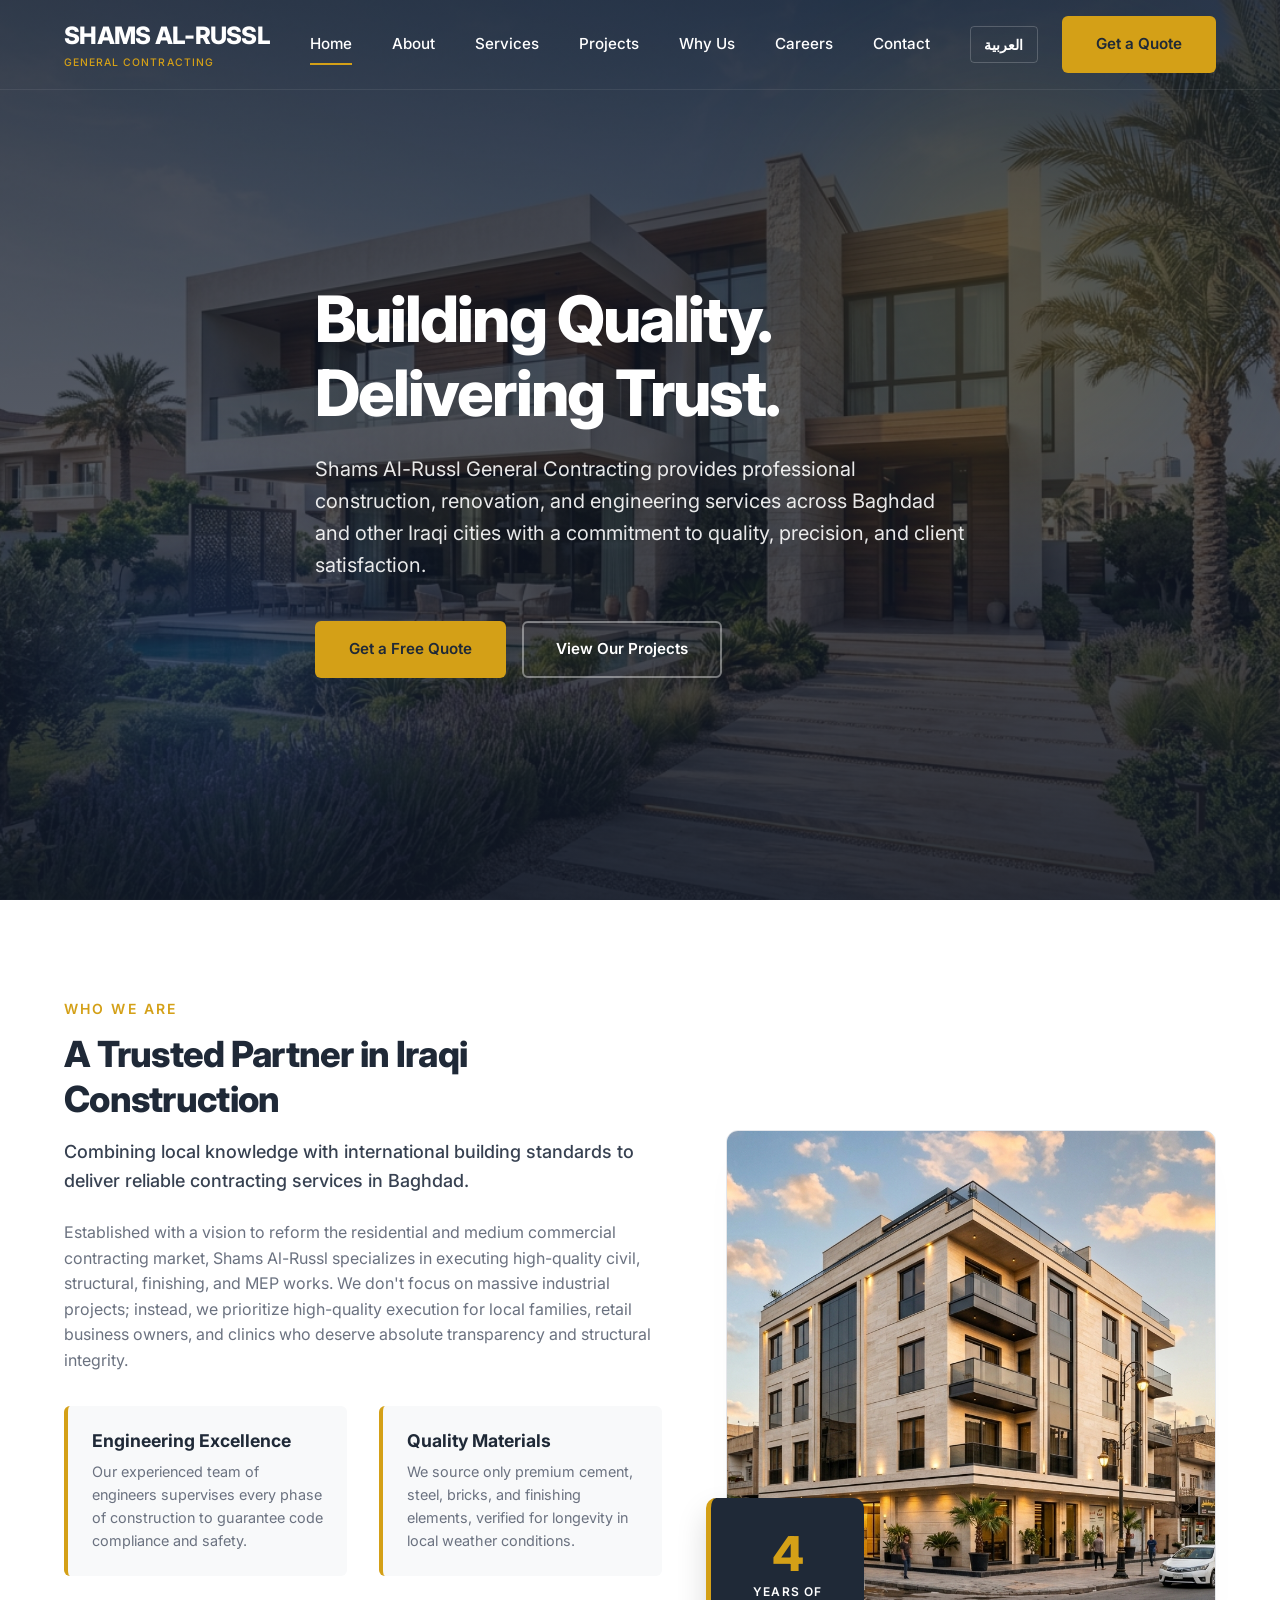
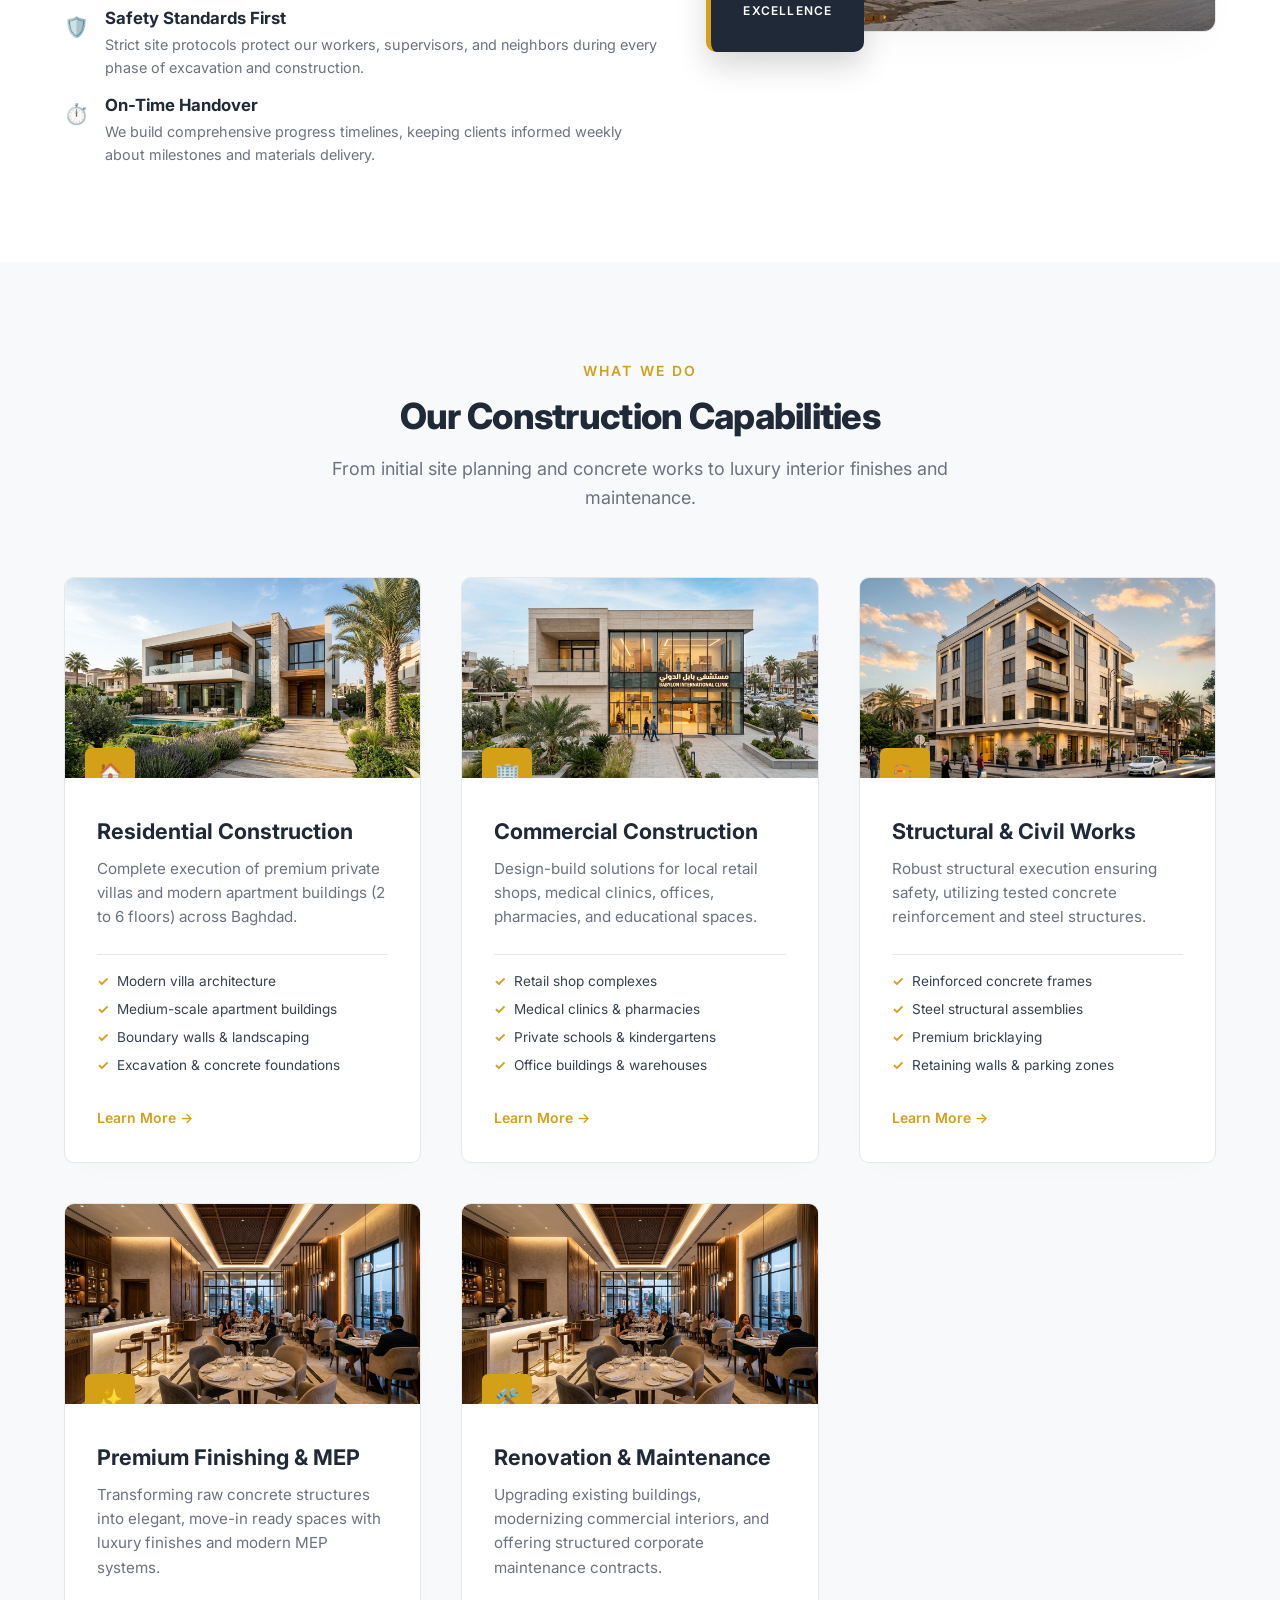
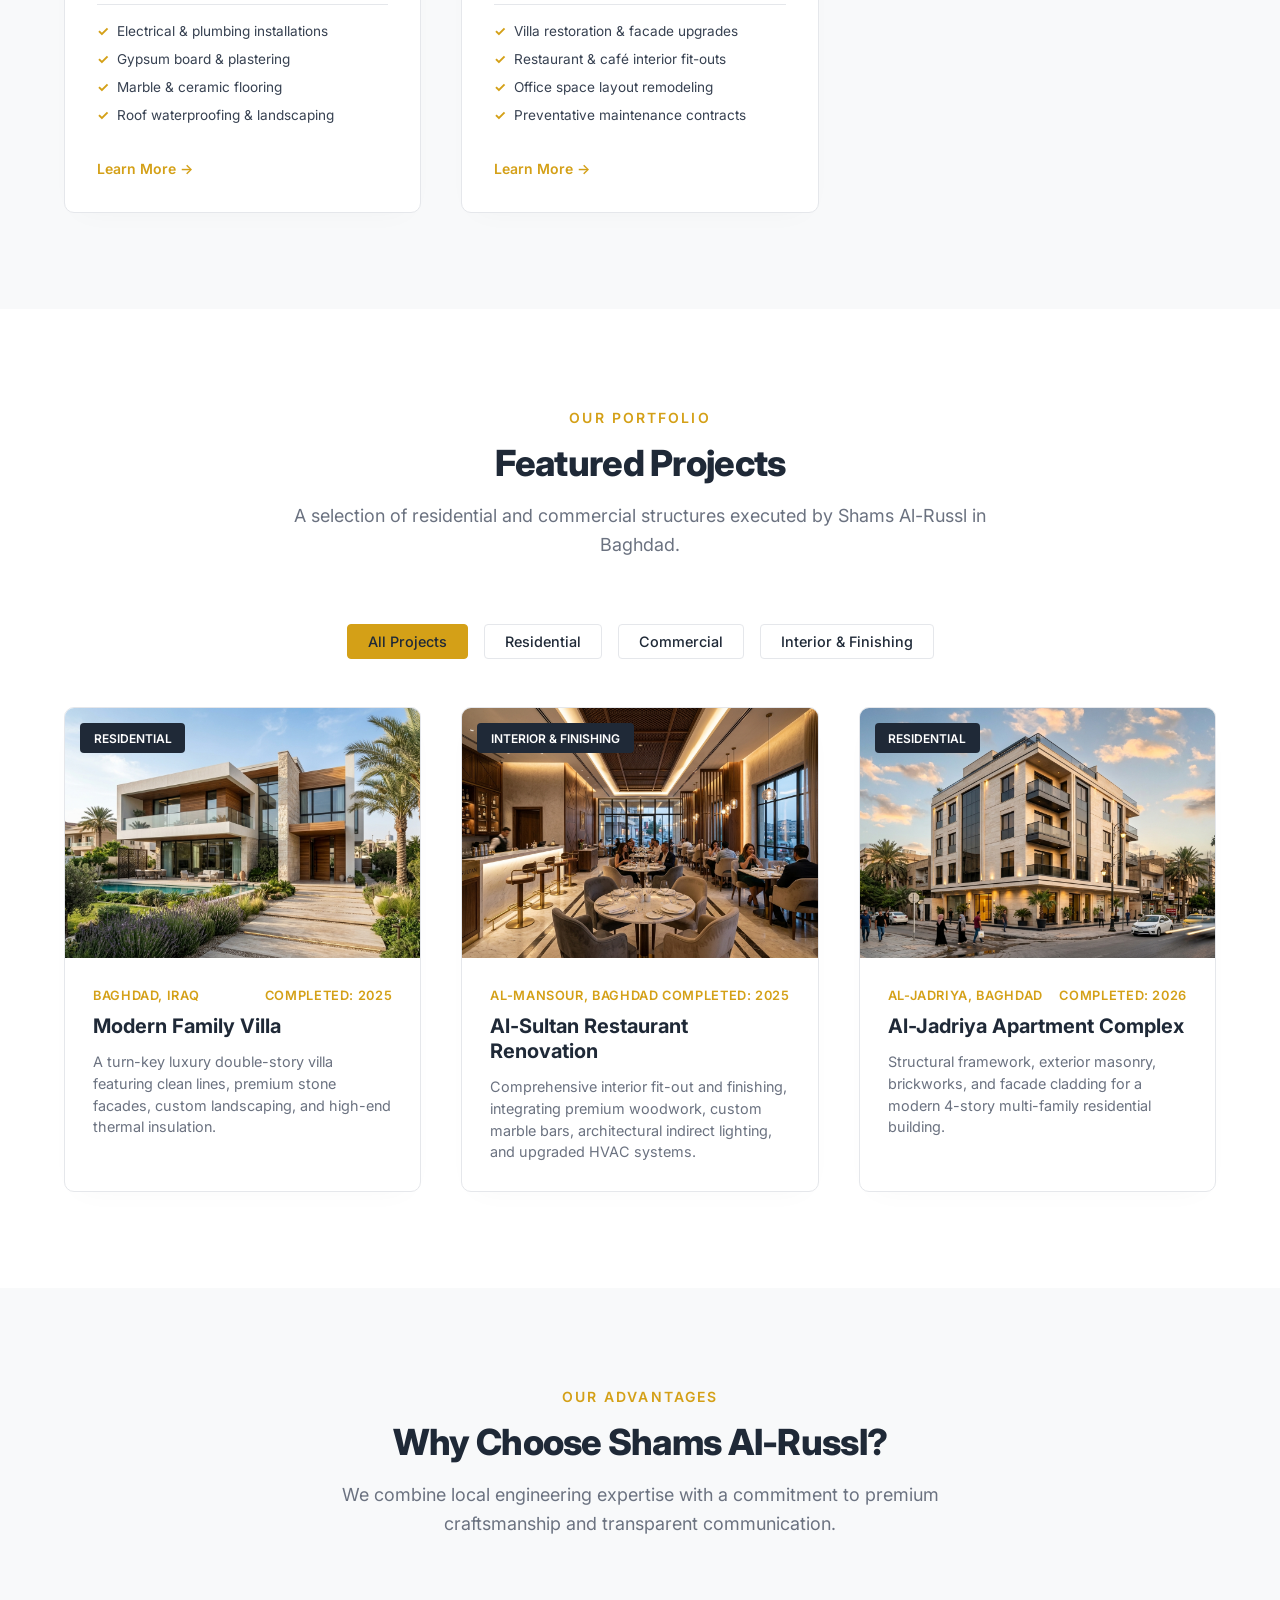
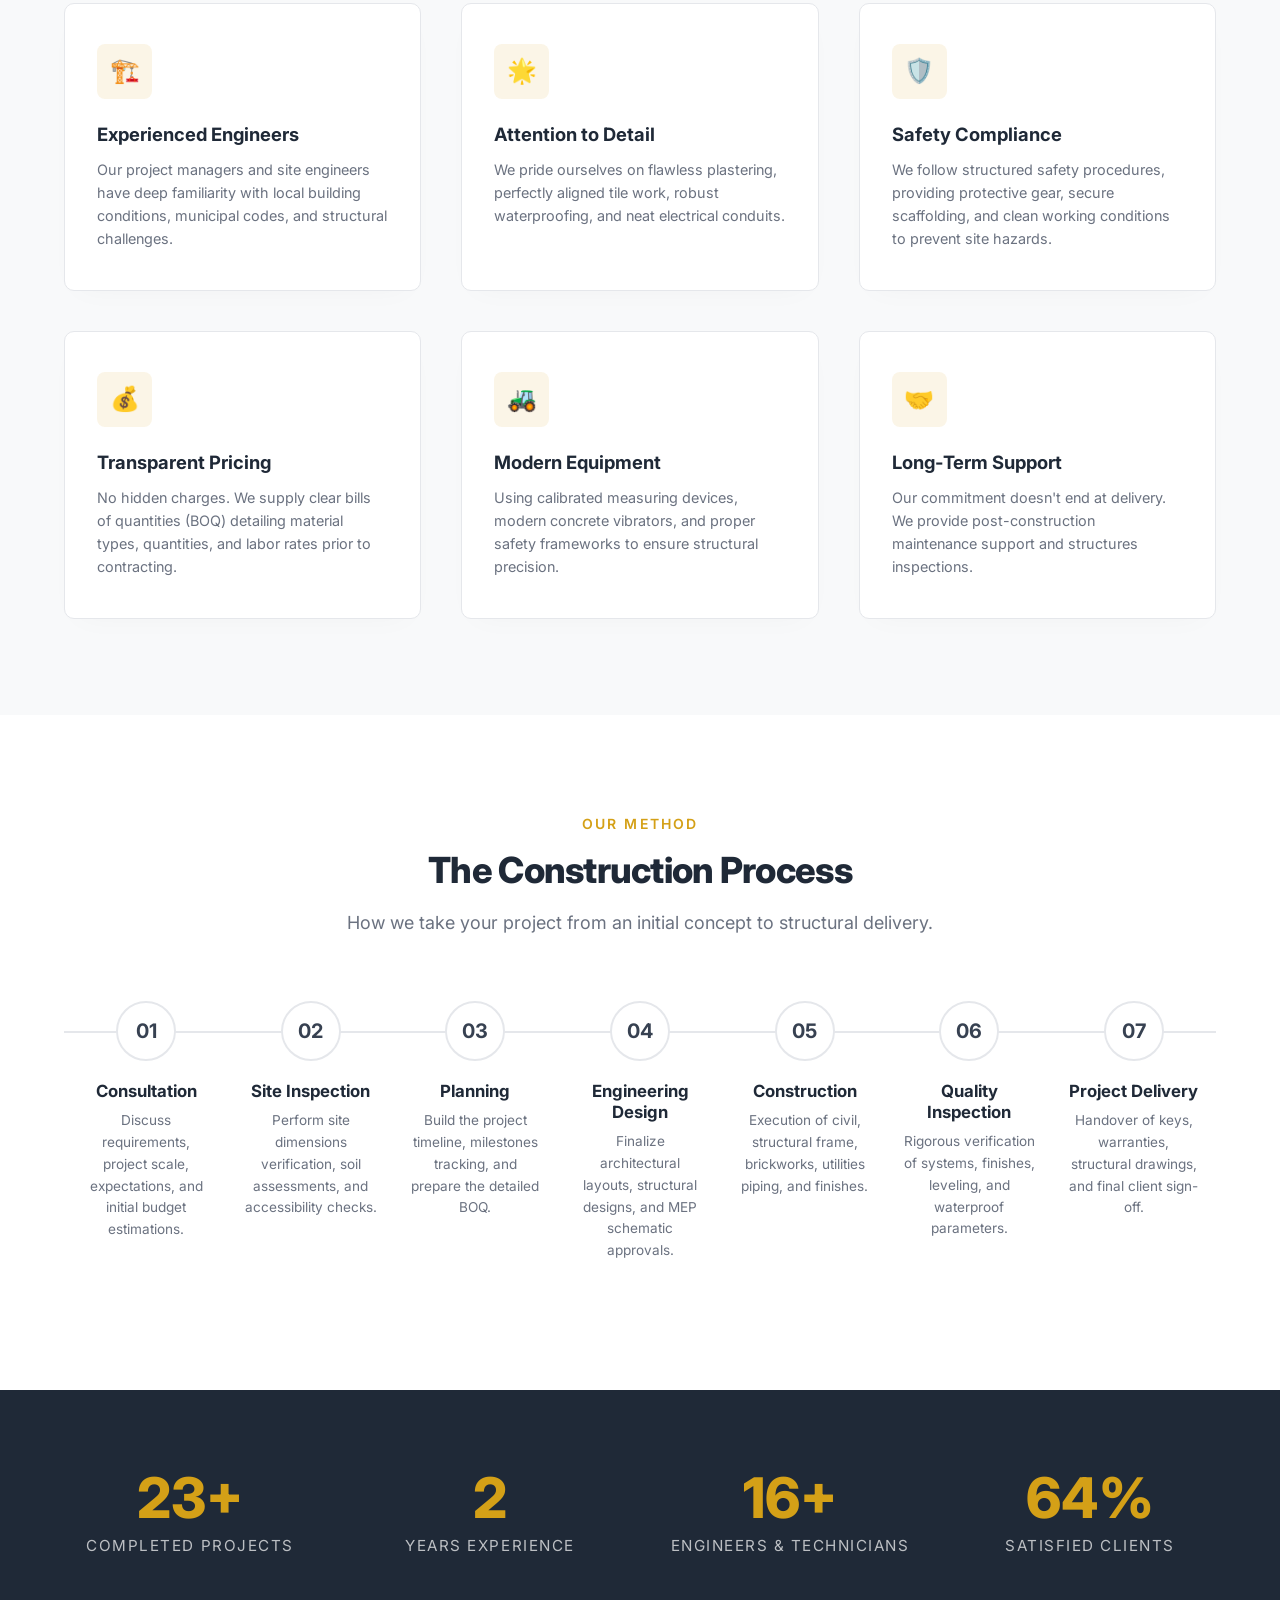
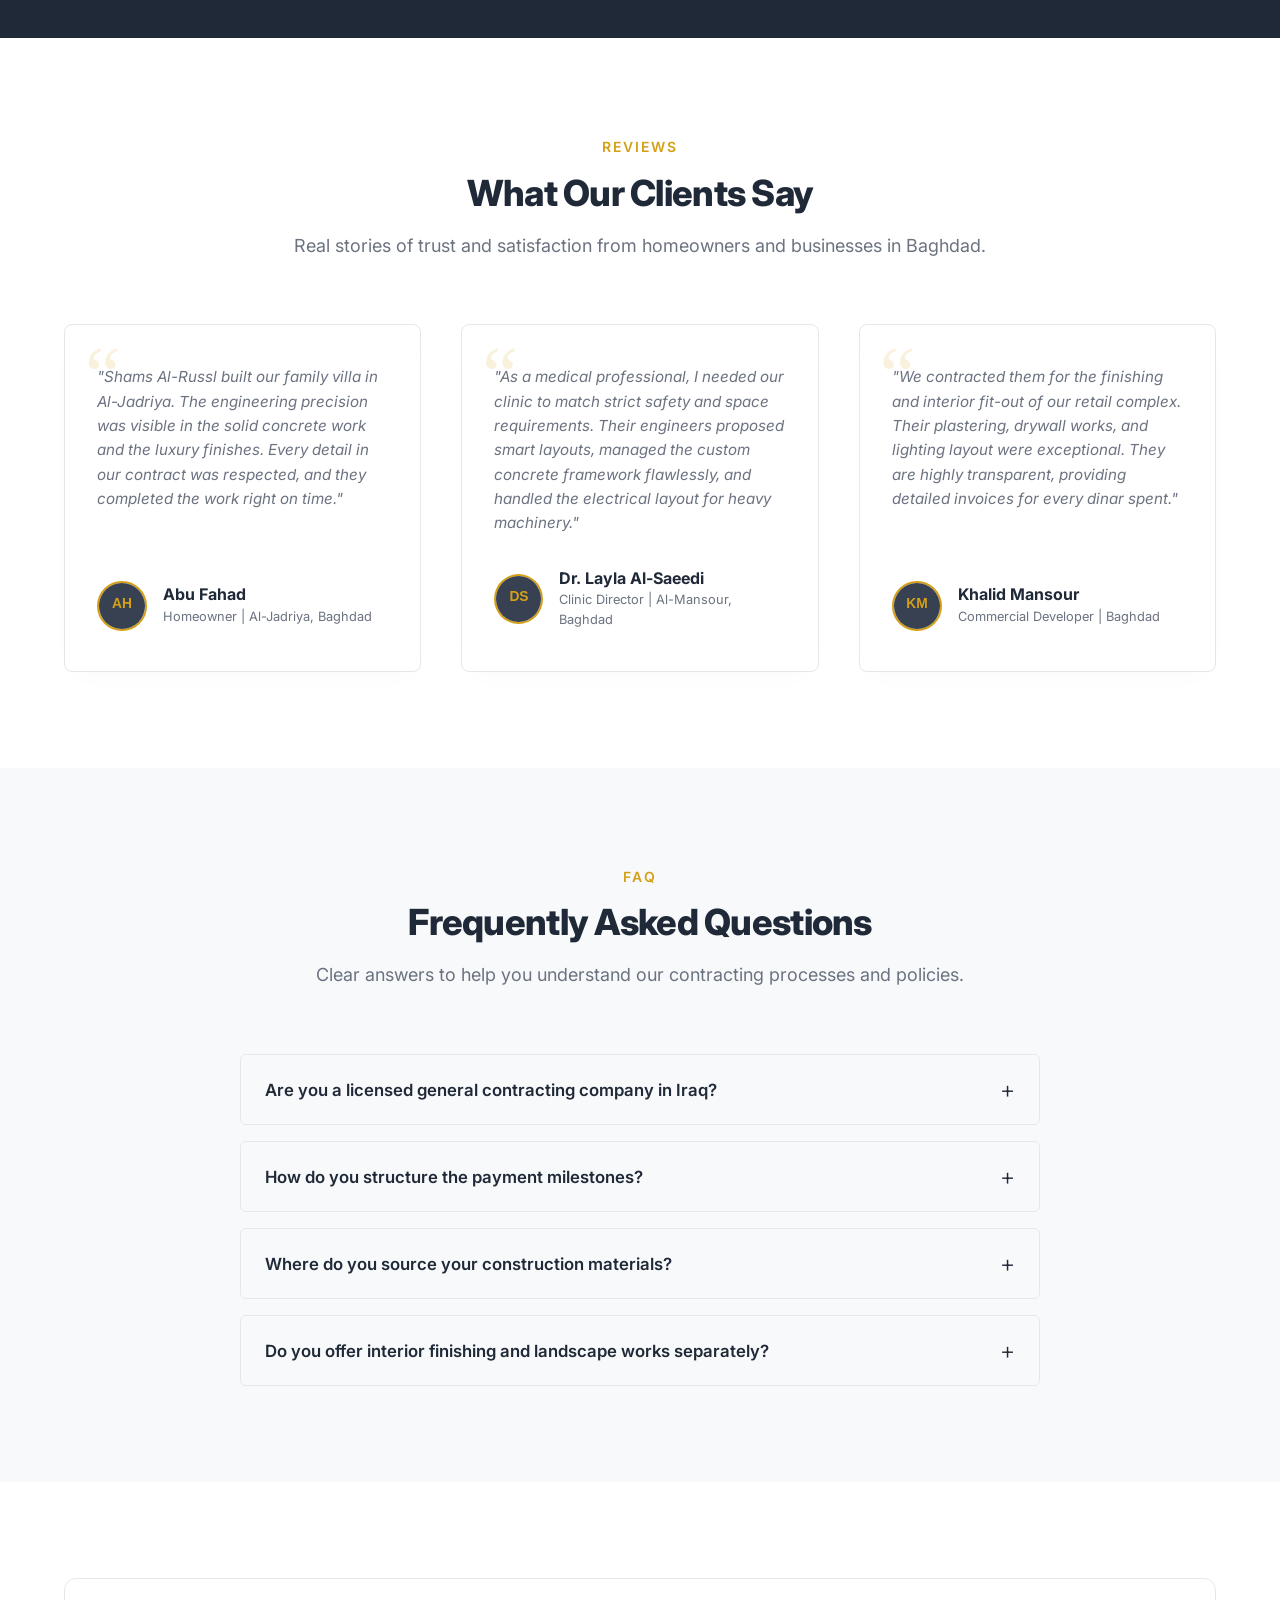
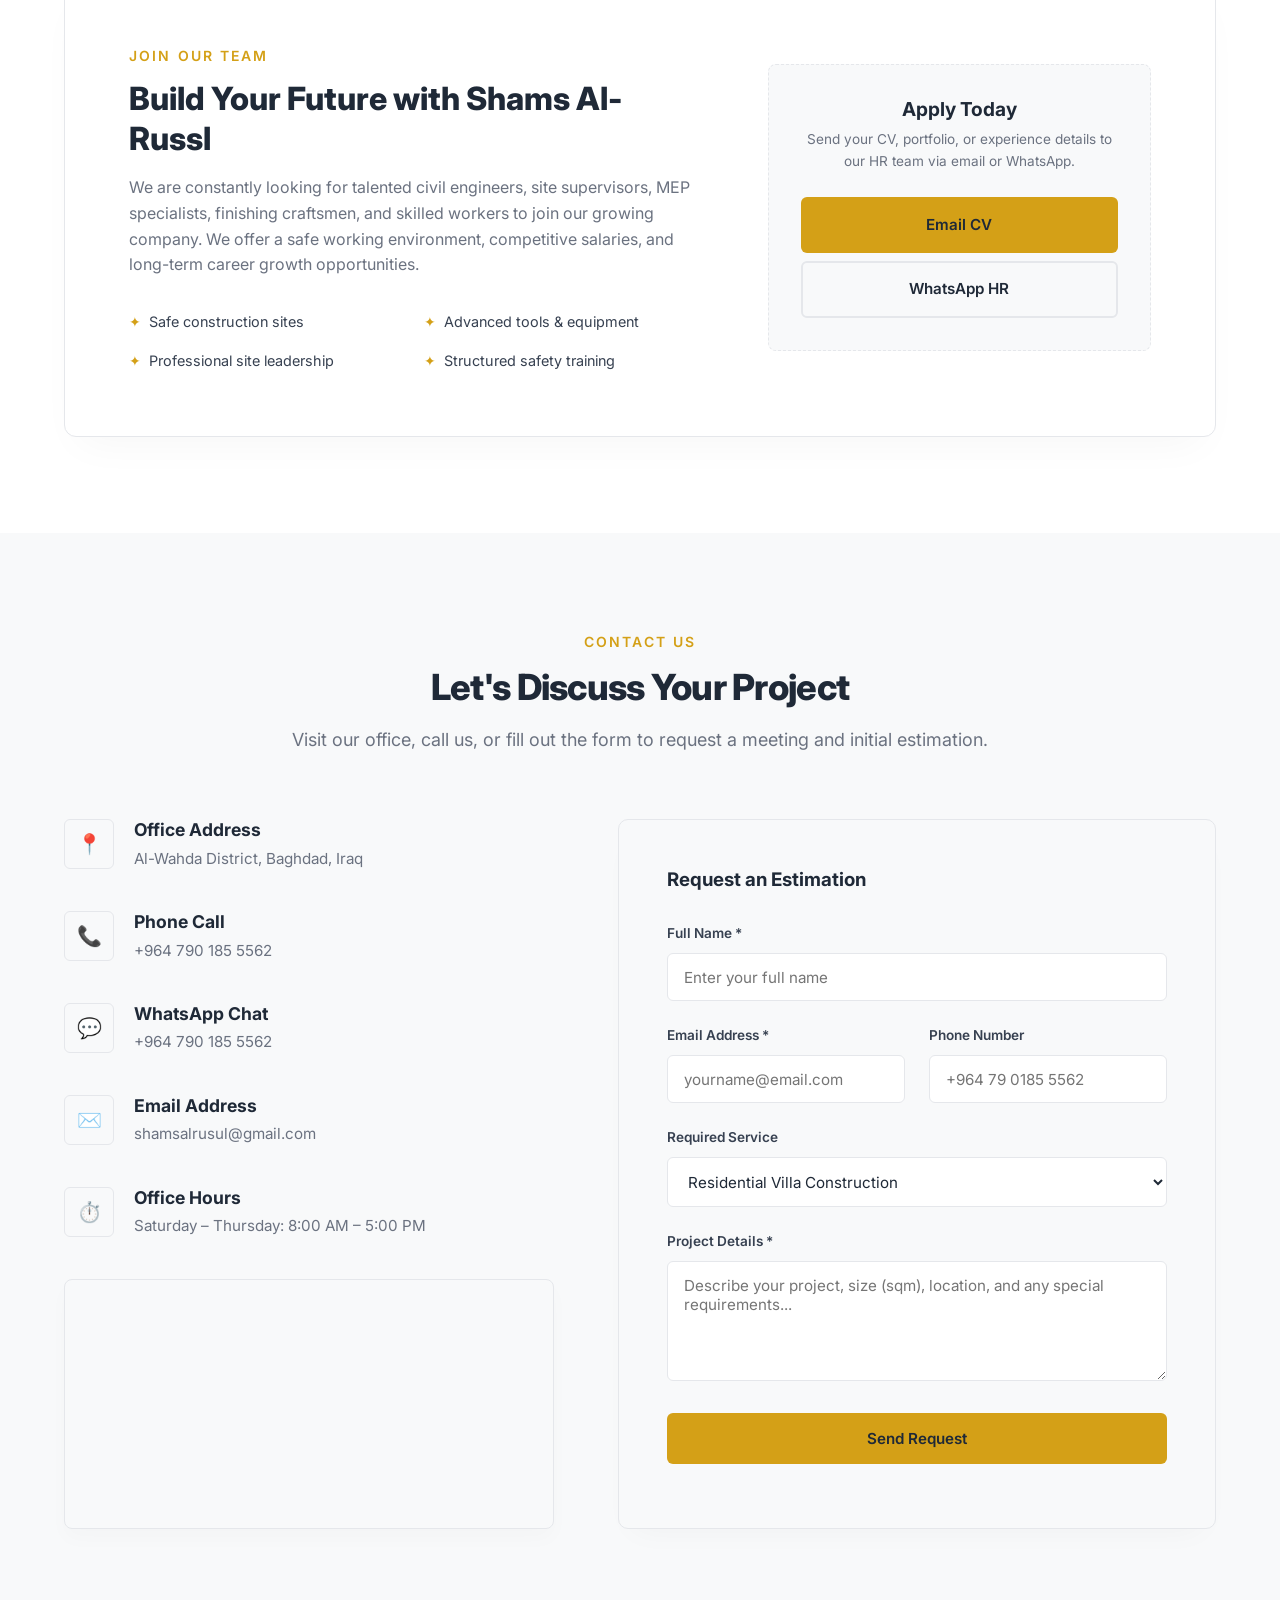
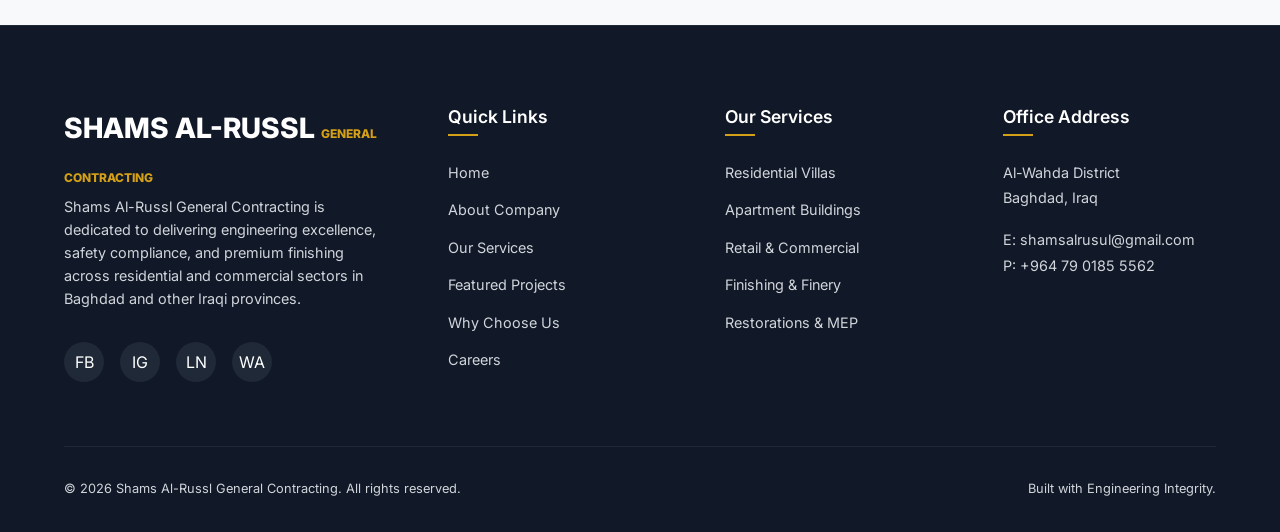
==== index.html @ 1ff2a8f2 "Update index.html" ====
<!DOCTYPE html>
<html lang="en" dir="ltr">
<head>
  <meta charset="UTF-8">
  <meta name="viewport" content="width=device-width, initial-scale=1.0">
  
  <!-- Primary SEO Meta Tags -->
  <title>Shams Al-Russl General trading private limitied company | Baghdad, Iraq</title>
  <meta name="description" content="Shams Al-Russl is a premier general contracting company in Baghdad, specializing in modern residential villas, commercial structures, finishing, and renovation. Delivering engineering excellence with trust.">
  <meta name="keywords" content="Shams Al-Russl, General Contracting Baghdad, Construction Iraq, Villa Construction Baghdad, Iraqi Contracting Company, Renovation Baghdad, Finishing Works Iraq">
  
  <!-- Open Graph / Facebook -->
  <meta property="og:type" content="website">
  <meta property="og:url" content="https://shamsrussl.com/">
  <meta property="og:title" content="Shams Al-Russl General Contracting | Baghdad, Iraq">
  <meta property="og:description" content="Professional residential, commercial, renovation, and engineering services across Iraq with a commitment to quality, precision, and safety.">
  <meta property="og:image" content="assets/images/hero_villa.jpg">

  <!-- Favicon -->
  <link rel="icon" type="image/png" href="data:image/svg+xml,<svg xmlns=%22http://www.w3.org/2000/svg%22 viewBox=%220 0 100 100%22><rect width=%22100%22 height=%22100%22 rx=%2215%22 fill=%22%231F2937%22/><path d=%22M30 70 L50 35 L70 70 Z%22 fill=%22%23D4A017%22/></svg>">

  <!-- CSS Stylesheets -->
  <link rel="stylesheet" href="assets/css/style.css">
</head>
<body>

  <!-- Page Loader Animation -->
  <div class="loader-wrap">
    <div class="loader-spinner"></div>
  </div>

  <!-- Header Section (Sticky Navbar) -->
  <header>
    <div class="container nav-container">
      <a href="#home" class="logo-text" aria-label="Shams Al-Russl Home">
        SHAMS AL-RUSSL
        <span class="logo-subtext">GENERAL CONTRACTING</span>
      </a>
      
      <nav class="nav-links" aria-label="Main Navigation">
        <a href="#home" class="nav-link active">Home</a>
        <a href="#about" class="nav-link">About</a>
        <a href="#services" class="nav-link">Services</a>
        <a href="#projects" class="nav-link">Projects</a>
        <a href="#why-us" class="nav-link">Why Us</a>
        <a href="#careers" class="nav-link">Careers</a>
        <a href="#contact" class="nav-link">Contact</a>
      </nav>

      <div class="nav-actions">
        <a href="ar.html" class="lang-switcher" aria-label="Switch to Arabic">العربية</a>
        <a href="#contact" class="btn btn-primary btn-quote">Get a Quote</a>
        <button class="hamburger" aria-label="Toggle mobile menu" aria-expanded="false">
          <span></span>
          <span></span>
          <span></span>
        </button>
      </div>
    </div>
  </header>

  <!-- Mobile Overlay Navigation -->
  <div class="mobile-overlay"></div>
  <nav class="mobile-nav" aria-label="Mobile Navigation">
    <a href="#home" class="nav-link">Home</a>
    <a href="#about" class="nav-link">About</a>
    <a href="#services" class="nav-link">Services</a>
    <a href="#projects" class="nav-link">Projects</a>
    <a href="#why-us" class="nav-link">Why Us</a>
    <a href="#careers" class="nav-link">Careers</a>
    <a href="#contact" class="nav-link">Contact</a>
    <a href="#contact" class="btn btn-primary btn-block">Get a Quote</a>
  </nav>

  <!-- Hero Section -->
  <section id="home" class="hero">
    <div class="hero-bg">
      <img src="assets/images/hero_villa.jpg" alt="Premium Modern Villa Construction" fetchpriority="high">
    </div>
    <div class="hero-overlay"></div>
    <div class="hero-shapes">
      <div class="hero-shape hero-shape-1"></div>
      <div class="hero-shape hero-shape-2"></div>
    </div>
    <div class="container">
      <div class="hero-content">
        <h1>Building Quality.<br>Delivering Trust.</h1>
        <p>Shams Al-Russl General Contracting provides professional construction, renovation, and engineering services across Baghdad and other Iraqi cities with a commitment to quality, precision, and client satisfaction.</p>
        <div class="hero-btns">
          <a href="#contact" class="btn btn-primary">Get a Free Quote</a>
          <a href="#projects" class="btn btn-outline-white">View Our Projects</a>
        </div>
      </div>
    </div>
  </section>

  <!-- About Section -->
  <section id="about" class="section scroll-reveal">
    <div class="container">
      <div class="about-grid">
        <div class="about-content">
          <span class="section-subtitle">Who We Are</span>
          <h2 class="section-title">A Trusted Partner in Iraqi Construction</h2>
          <p class="about-lead">Combining local knowledge with international building standards to deliver reliable contracting services in Baghdad.</p>
          <p class="about-text">Established with a vision to reform the residential and medium commercial contracting market, Shams Al-Russl specializes in executing high-quality civil, structural, finishing, and MEP works. We don't focus on massive industrial projects; instead, we prioritize high-quality execution for local families, retail business owners, and clinics who deserve absolute transparency and structural integrity.</p>
          
          <div class="values-grid">
            <div class="value-card">
              <h4>Engineering Excellence</h4>
              <p>Our experienced team of engineers supervises every phase of construction to guarantee code compliance and safety.</p>
            </div>
            <div class="value-card">
              <h4>Quality Materials</h4>
              <p>We source only premium cement, steel, bricks, and finishing elements, verified for longevity in local weather conditions.</p>
            </div>
          </div>
          
          <div class="about-features">
            <div class="about-feature-item">
              <span class="about-feature-icon">🛡️</span>
              <div class="about-feature-text">
                <h5>Safety Standards First</h5>
                <p>Strict site protocols protect our workers, supervisors, and neighbors during every phase of excavation and construction.</p>
              </div>
            </div>
            <div class="about-feature-item">
              <span class="about-feature-icon">⏱️</span>
              <div class="about-feature-text">
                <h5>On-Time Handover</h5>
                <p>We build comprehensive progress timelines, keeping clients informed weekly about milestones and materials delivery.</p>
              </div>
            </div>
          </div>
        </div>

        <div class="about-visual">
          <div class="about-img-wrap">
            <img src="assets/images/project_residential.jpg" alt="Residential structure under supervision" loading="lazy">
          </div>
          <div class="about-experience-badge">
            <div class="about-experience-num">4</div>
            <div class="about-experience-text">Years of<br>Excellence</div>
          </div>
        </div>
      </div>
    </div>
  </section>

  <!-- Services Section -->
  <section id="services" class="section services scroll-reveal">
    <div class="container">
      <div class="section-header">
        <span class="section-subtitle">What We Do</span>
        <h2 class="section-title">Our Construction Capabilities</h2>
        <p class="section-description">From initial site planning and concrete works to luxury interior finishes and maintenance.</p>
      </div>

      <div class="services-grid">
        <!-- Service 1: Residential Construction -->
        <div class="service-card">
          <div class="service-img">
            <img src="assets/images/hero_villa.jpg" alt="Residential Construction" loading="lazy">
            <div class="service-icon-floating">🏠</div>
          </div>
          <div class="service-info">
            <h3>Residential Construction</h3>
            <p>Complete execution of premium private villas and modern apartment buildings (2 to 6 floors) across Baghdad.</p>
            <ul class="service-features-list">
              <li>Modern villa architecture</li>
              <li>Medium-scale apartment buildings</li>
              <li>Boundary walls & landscaping</li>
              <li>Excavation & concrete foundations</li>
            </ul>
            <a href="#contact" class="service-link">Learn More &rarr;</a>
          </div>
        </div>

        <!-- Service 2: Commercial Buildings -->
        <div class="service-card">
          <div class="service-img">
            <img src="assets/images/project_clinic.jpg" alt="Commercial Construction" loading="lazy">
            <div class="service-icon-floating">🏢</div>
          </div>
          <div class="service-info">
            <h3>Commercial Construction</h3>
            <p>Design-build solutions for local retail shops, medical clinics, offices, pharmacies, and educational spaces.</p>
            <ul class="service-features-list">
              <li>Retail shop complexes</li>
              <li>Medical clinics & pharmacies</li>
              <li>Private schools & kindergartens</li>
              <li>Office buildings & warehouses</li>
            </ul>
            <a href="#contact" class="service-link">Learn More &rarr;</a>
          </div>
        </div>

        <!-- Service 3: Structural Works -->
        <div class="service-card">
          <div class="service-img">
            <img src="assets/images/project_residential.jpg" alt="Structural Civil Works" loading="lazy">
            <div class="service-icon-floating">🏗️</div>
          </div>
          <div class="service-info">
            <h3>Structural & Civil Works</h3>
            <p>Robust structural execution ensuring safety, utilizing tested concrete reinforcement and steel structures.</p>
            <ul class="service-features-list">
              <li>Reinforced concrete frames</li>
              <li>Steel structural assemblies</li>
              <li>Premium bricklaying</li>
              <li>Retaining walls & parking zones</li>
            </ul>
            <a href="#contact" class="service-link">Learn More &rarr;</a>
          </div>
        </div>

        <!-- Service 4: Interior & Exterior Finishing -->
        <div class="service-card">
          <div class="service-img">
            <img src="assets/images/project_restaurant.jpg" alt="Finishing Works" loading="lazy">
            <div class="service-icon-floating">✨</div>
          </div>
          <div class="service-info">
            <h3>Premium Finishing & MEP</h3>
            <p>Transforming raw concrete structures into elegant, move-in ready spaces with luxury finishes and modern MEP systems.</p>
            <ul class="service-features-list">
              <li>Electrical & plumbing installations</li>
              <li>Gypsum board & plastering</li>
              <li>Marble & ceramic flooring</li>
              <li>Roof waterproofing & landscaping</li>
            </ul>
            <a href="#contact" class="service-link">Learn More &rarr;</a>
          </div>
        </div>

        <!-- Service 5: Renovation & Maintenance -->
        <div class="service-card">
          <div class="service-img">
            <img src="assets/images/project_restaurant.jpg" alt="Renovation Services" loading="lazy">
            <div class="service-icon-floating">🛠️</div>
          </div>
          <div class="service-info">
            <h3>Renovation & Maintenance</h3>
            <p>Upgrading existing buildings, modernizing commercial interiors, and offering structured corporate maintenance contracts.</p>
            <ul class="service-features-list">
              <li>Villa restoration & facade upgrades</li>
              <li>Restaurant & café interior fit-outs</li>
              <li>Office space layout remodeling</li>
              <li>Preventative maintenance contracts</li>
            </ul>
            <a href="#contact" class="service-link">Learn More &rarr;</a>
          </div>
        </div>
      </div>
    </div>
  </section>

  <!-- Featured Projects Section -->
  <section id="projects" class="section scroll-reveal">
    <div class="container">
      <div class="section-header">
        <span class="section-subtitle">Our Portfolio</span>
        <h2 class="section-title">Featured Projects</h2>
        <p class="section-description">A selection of residential and commercial structures executed by Shams Al-Russl in Baghdad.</p>
      </div>

      <div class="portfolio-filters">
        <button class="filter-btn active" data-filter="all">All Projects</button>
        <button class="filter-btn" data-filter="residential">Residential</button>
        <button class="filter-btn" data-filter="commercial">Commercial</button>
        <button class="filter-btn" data-filter="interior">Interior & Finishing</button>
      </div>

      <div class="projects-grid">
        <!-- Project 1 -->
        <div class="project-card" data-category="residential">
          <div class="project-img-wrap">
            <span class="project-tag">Residential</span>
            <img src="assets/images/hero_villa.jpg" alt="Modern Family Villa Baghdad" loading="lazy">
          </div>
          <div class="project-details">
            <div class="project-meta">
              <span>Baghdad, Iraq</span>
              <span>Completed: 2025</span>
            </div>
            <h4>Modern Family Villa</h4>
            <p>A turn-key luxury double-story villa featuring clean lines, premium stone facades, custom landscaping, and high-end thermal insulation.</p>
          </div>
        </div>

        

        <!-- Project 3 -->
        <div class="project-card" data-category="interior">
          <div class="project-img-wrap">
            <span class="project-tag">Interior & Finishing</span>
            <img src="assets/images/project_restaurant.jpg" alt="Restaurant interior renovation Baghdad" loading="lazy">
          </div>
          <div class="project-details">
            <div class="project-meta">
              <span>Al-Mansour, Baghdad</span>
              <span>Completed: 2025</span>
            </div>
            <h4>Al-Sultan Restaurant Renovation</h4>
            <p>Comprehensive interior fit-out and finishing, integrating premium woodwork, custom marble bars, architectural indirect lighting, and upgraded HVAC systems.</p>
          </div>
        </div>

        <!-- Project 4 -->
        <div class="project-card" data-category="residential">
          <div class="project-img-wrap">
            <span class="project-tag">Residential</span>
            <img src="assets/images/project_residential.jpg" alt="4-Story Residential Building Baghdad" loading="lazy">
          </div>
          <div class="project-details">
            <div class="project-meta">
              <span>Al-Jadriya, Baghdad</span>
              <span>Completed: 2026</span>
            </div>
            <h4>Al-Jadriya Apartment Complex</h4>
            <p>Structural framework, exterior masonry, brickworks, and facade cladding for a modern 4-story multi-family residential building.</p>
          </div>
        </div>
      </div>
    </div>
  </section>

  <!-- Why Choose Us Section -->
  <section id="why-us" class="section why-us scroll-reveal">
    <div class="container">
      <div class="section-header">
        <span class="section-subtitle">Our Advantages</span>
        <h2 class="section-title">Why Choose Shams Al-Russl?</h2>
        <p class="section-description">We combine local engineering expertise with a commitment to premium craftsmanship and transparent communication.</p>
      </div>

      <div class="why-grid">
        <!-- Benefit 1 -->
        <div class="why-card">
          <div class="why-icon">🏗️</div>
          <h4>Experienced Engineers</h4>
          <p>Our project managers and site engineers have deep familiarity with local building conditions, municipal codes, and structural challenges.</p>
        </div>

        <!-- Benefit 2 -->
        <div class="why-card">
          <div class="why-icon">🌟</div>
          <h4>Attention to Detail</h4>
          <p>We pride ourselves on flawless plastering, perfectly aligned tile work, robust waterproofing, and neat electrical conduits.</p>
        </div>

        <!-- Benefit 3 -->
        <div class="why-card">
          <div class="why-icon">🛡️</div>
          <h4>Safety Compliance</h4>
          <p>We follow structured safety procedures, providing protective gear, secure scaffolding, and clean working conditions to prevent site hazards.</p>
        </div>

        <!-- Benefit 4 -->
        <div class="why-card">
          <div class="why-icon">💰</div>
          <h4>Transparent Pricing</h4>
          <p>No hidden charges. We supply clear bills of quantities (BOQ) detailing material types, quantities, and labor rates prior to contracting.</p>
        </div>

        <!-- Benefit 5 -->
        <div class="why-card">
          <div class="why-icon">🚜</div>
          <h4>Modern Equipment</h4>
          <p>Using calibrated measuring devices, modern concrete vibrators, and proper safety frameworks to ensure structural precision.</p>
        </div>

        <!-- Benefit 6 -->
        <div class="why-card">
          <div class="why-icon">🤝</div>
          <h4>Long-Term Support</h4>
          <p>Our commitment doesn't end at delivery. We provide post-construction maintenance support and structures inspections.</p>
        </div>
      </div>
    </div>
  </section>

  <!-- Construction Process Timeline Section -->
  <section class="section scroll-reveal">
    <div class="container">
      <div class="section-header">
        <span class="section-subtitle">Our Method</span>
        <h2 class="section-title">The Construction Process</h2>
        <p class="section-description">How we take your project from an initial concept to structural delivery.</p>
      </div>

      <div class="process-timeline">
        <!-- Step 1 -->
        <div class="process-step">
          <div class="process-step-num">01</div>
          <div class="process-step-content">
            <h4>Consultation</h4>
            <p>Discuss requirements, project scale, expectations, and initial budget estimations.</p>
          </div>
        </div>

        <!-- Step 2 -->
        <div class="process-step">
          <div class="process-step-num">02</div>
          <div class="process-step-content">
            <h4>Site Inspection</h4>
            <p>Perform site dimensions verification, soil assessments, and accessibility checks.</p>
          </div>
        </div>

        <!-- Step 3 -->
        <div class="process-step">
          <div class="process-step-num">03</div>
          <div class="process-step-content">
            <h4>Planning</h4>
            <p>Build the project timeline, milestones tracking, and prepare the detailed BOQ.</p>
          </div>
        </div>

        <!-- Step 4 -->
        <div class="process-step">
          <div class="process-step-num">04</div>
          <div class="process-step-content">
            <h4>Engineering Design</h4>
            <p>Finalize architectural layouts, structural designs, and MEP schematic approvals.</p>
          </div>
        </div>

        <!-- Step 5 -->
        <div class="process-step">
          <div class="process-step-num">05</div>
          <div class="process-step-content">
            <h4>Construction</h4>
            <p>Execution of civil, structural frame, brickworks, utilities piping, and finishes.</p>
          </div>
        </div>

        <!-- Step 6 -->
        <div class="process-step">
          <div class="process-step-num">06</div>
          <div class="process-step-content">
            <h4>Quality Inspection</h4>
            <p>Rigorous verification of systems, finishes, leveling, and waterproof parameters.</p>
          </div>
        </div>

        <!-- Step 7 -->
        <div class="process-step">
          <div class="process-step-num">07</div>
          <div class="process-step-content">
            <h4>Project Delivery</h4>
            <p>Handover of keys, warranties, structural drawings, and final client sign-off.</p>
          </div>
        </div>
      </div>
    </div>
  </section>

  <!-- Statistics Counters Section -->
  <section class="section stats">
    <div class="container">
      <div class="stats-grid">
        <div class="stat-item">
          <h3 class="stat-number" data-target="36" data-suffix="+">0+</h3>
          <p>Completed Projects</p>
        </div>
        <div class="stat-item">
          <h3 class="stat-number" data-target="3" data-suffix="">0</h3>
          <p>Years Experience</p>
        </div>
        <div class="stat-item">
          <h3 class="stat-number" data-target="25" data-suffix="+">0+</h3>
          <p>Engineers & Technicians</p>
        </div>
        <div class="stat-item">
          <h3 class="stat-number" data-target="97" data-suffix="%">0%</h3>
          <p>Satisfied Clients</p>
        </div>
      </div>
    </div>
  </section>

  <!-- Testimonials Section -->
  <section class="section scroll-reveal">
    <div class="container">
      <div class="section-header">
        <span class="section-subtitle">Reviews</span>
        <h2 class="section-title">What Our Clients Say</h2>
        <p class="section-description">Real stories of trust and satisfaction from homeowners and businesses in Baghdad.</p>
      </div>

      <div class="testimonials-grid">
        <!-- Review 1 -->
        <div class="testimonial-card">
          <p class="testimonial-text">"Shams Al-Russl built our family villa in Al-Jadriya. The engineering precision was visible in the solid concrete work and the luxury finishes. Every detail in our contract was respected, and they completed the work right on time."</p>
          <div class="testimonial-user">
            <div class="testimonial-avatar">
              <img src="data:image/svg+xml,<svg xmlns=%22http://www.w3.org/2000/svg%22 viewBox=%220 0 100 100%22><rect width=%22100%22 height=%22100%22 fill=%22%23374151%22/><text x=%2250%22 y=%2255%22 font-family=%22sans-serif%22 font-size=%2230%22 fill=%22%23D4A017%22 text-anchor=%22middle%22 font-weight=%22bold%22>AH</text></svg>" alt="Abu Fahad">
            </div>
            <div class="testimonial-info">
              <h4>Abu Fahad</h4>
              <p>Homeowner | Al-Jadriya, Baghdad</p>
            </div>
          </div>
        </div>

        <!-- Review 2 -->
        <div class="testimonial-card">
          <p class="testimonial-text">"As a medical professional, I needed our clinic to match strict safety and space requirements. Their engineers proposed smart layouts, managed the custom concrete framework flawlessly, and handled the electrical layout for heavy machinery."</p>
          <div class="testimonial-user">
            <div class="testimonial-avatar">
              <img src="data:image/svg+xml,<svg xmlns=%22http://www.w3.org/2000/svg%22 viewBox=%220 0 100 100%22><rect width=%22100%22 height=%22100%22 fill=%22%23374151%22/><text x=%2250%22 y=%2255%22 font-family=%22sans-serif%22 font-size=%2230%22 fill=%22%23D4A017%22 text-anchor=%22middle%22 font-weight=%22bold%22>DS</text></svg>" alt="Dr. Layla Al-Saeedi">
            </div>
            <div class="testimonial-info">
              <h4>Dr. Layla Al-Saeedi</h4>
              <p>Clinic Director | Al-Mansour, Baghdad</p>
            </div>
          </div>
        </div>

        <!-- Review 3 -->
        <div class="testimonial-card">
          <p class="testimonial-text">"We contracted them for the finishing and interior fit-out of our retail complex. Their plastering, drywall works, and lighting layout were exceptional. They are highly transparent, providing detailed invoices for every dinar spent."</p>
          <div class="testimonial-user">
            <div class="testimonial-avatar">
              <img src="data:image/svg+xml,<svg xmlns=%22http://www.w3.org/2000/svg%22 viewBox=%220 0 100 100%22><rect width=%22100%22 height=%22100%22 fill=%22%23374151%22/><text x=%2250%22 y=%2255%22 font-family=%22sans-serif%22 font-size=%2230%22 fill=%22%23D4A017%22 text-anchor=%22middle%22 font-weight=%22bold%22>KM</text></svg>" alt="Khalid Mansour">
            </div>
            <div class="testimonial-info">
              <h4>Khalid Mansour</h4>
              <p>Commercial Developer | Baghdad</p>
            </div>
          </div>
        </div>
      </div>
    </div>
  </section>

  <!-- FAQ Section -->
  <section class="section services scroll-reveal">
    <div class="container">
      <div class="section-header">
        <span class="section-subtitle">FAQ</span>
        <h2 class="section-title">Frequently Asked Questions</h2>
        <p class="section-description">Clear answers to help you understand our contracting processes and policies.</p>
      </div>

      <div class="faq-list">
        <div class="faq-item">
          <button class="faq-question">Are you a licensed general contracting company in Iraq?</button>
          <div class="faq-answer">
            <div class="faq-answer-content">
              Yes, Shams Al-Russl is a fully registered general contracting company under the Iraqi Ministry of Trade, authorized to execute civil and engineering works across Iraq.
            </div>
          </div>
        </div>

        <div class="faq-item">
          <button class="faq-question">How do you structure the payment milestones?</button>
          <div class="faq-answer">
            <div class="faq-answer-content">
              Payments are divided into logical, progress-based stages (e.g., initial deposit, foundation excavation, structural framework, brickworks, MEP, and final handover). No major payments are due without verified progress.
            </div>
          </div>
        </div>

        <div class="faq-item">
          <button class="faq-question">Where do you source your construction materials?</button>
          <div class="faq-answer">
            <div class="faq-answer-content">
              We source high-grade materials directly from approved local and regional manufacturers. All structural steel and cement undergo laboratory testing to verify strength and resistance.
            </div>
          </div>
        </div>

        <div class="faq-item">
          <button class="faq-question">Do you offer interior finishing and landscape works separately?</button>
          <div class="faq-answer">
            <div class="faq-answer-content">
              Yes, while we prefer delivering full turn-key solutions, we can contract separately for structural renovation, interior fit-outs, premium painting, and landscape design.
            </div>
          </div>
        </div>
      </div>
    </div>
  </section>

  <!-- Careers Section -->
  <section id="careers" class="section scroll-reveal">
    <div class="container">
      <div class="careers-card">
        <div class="careers-content">
          <span class="section-subtitle">Join Our Team</span>
          <h3>Build Your Future with Shams Al-Russl</h3>
          <p>We are constantly looking for talented civil engineers, site supervisors, MEP specialists, finishing craftsmen, and skilled workers to join our growing company. We offer a safe working environment, competitive salaries, and long-term career growth opportunities.</p>
          <ul class="careers-benefits">
            <li>Safe construction sites</li>
            <li>Advanced tools & equipment</li>
            <li>Professional site leadership</li>
            <li>Structured safety training</li>
          </ul>
        </div>
        <div class="careers-action">
          <h4>Apply Today</h4>
          <p>Send your CV, portfolio, or experience details to our HR team via email or WhatsApp.</p>
          <a href="mailto:careers@shamsrussl.com" class="btn btn-primary" style="margin-bottom: 0.5rem; width: 100%;">Email CV</a>
          <a href="https://wa.me/9647901855562" class="btn btn-secondary" style="width: 100%;">WhatsApp HR</a>
        </div>
      </div>
    </div>
  </section>

  <!-- Contact Section -->
  <section id="contact" class="section services scroll-reveal">
    <div class="container">
      <div class="section-header">
        <span class="section-subtitle">Contact Us</span>
        <h2 class="section-title">Let's Discuss Your Project</h2>
        <p class="section-description">Visit our office, call us, or fill out the form to request a meeting and initial estimation.</p>
      </div>

      <div class="contact-grid">
        <div class="contact-info-wrap">
          <div class="contact-info-item">
            <div class="contact-icon">📍</div>
            <div class="contact-details-text">
              <h4>Office Address</h4>
              <p>Al-Wahda District, Baghdad, Iraq</p>
            </div>
          </div>

          <div class="contact-info-item">
            <div class="contact-icon">📞</div>
            <div class="contact-details-text">
              <h4>Phone Call</h4>
              <p><a href="tel:+9647901855562">+964 790 185 5562</a></p>
            </div>
          </div>

          <div class="contact-info-item">
            <div class="contact-icon">💬</div>
            <div class="contact-details-text">
              <h4>WhatsApp Chat</h4>
              <p><a href="https://wa.me/9647901855562" target="_blank" rel="noopener">+964 790 185 5562</a></p>
            </div>
          </div>

          <div class="contact-info-item">
            <div class="contact-icon">✉️</div>
            <div class="contact-details-text">
              <h4>Email Address</h4>
              <p><a href="mailto:shamsalrusul@gmail.com">shamsalrusul@gmail.com</a></p>
            </div>
          </div>

          <div class="contact-info-item">
            <div class="contact-icon">⏱️</div>
            <div class="contact-details-text">
              <h4>Office Hours</h4>
              <p>Saturday – Thursday: 8:00 AM – 5:00 PM</p>
            </div>
          </div>

          <div class="map-wrap">
            <iframe 
              src="https://www.google.com/maps/embed?pb=!1m18!1m12!1m3!1d13337.892404098904!2d44.42398555!3d33.306041049999996!2m3!1f0!2f0!3f0!3m2!1i1024!2i768!4f13.1!3m3!1m2!1s0x15577e112d7cbf57%3A0xe543c749af671d1!2sAl-Wahda%2C%20Baghdad!5e0!3m2!1sen!2siq!4v1700000000000!5m2!1sen!2siq" 
              title="Shams Al-Russl Location Map"
              allowfullscreen="" 
              loading="lazy" 
              referrerpolicy="no-referrer-when-downgrade">
            </iframe>
          </div>
        </div>

        <form class="contact-form" novalidate>
          <h3 style="margin-bottom: 2rem;">Request an Estimation</h3>
          
          <div class="form-group">
            <label for="name" class="form-label">Full Name *</label>
            <input type="text" id="name" class="form-control" placeholder="Enter your full name" required>
          </div>

          <div class="form-group-row">
            <div class="form-group">
              <label for="email" class="form-label">Email Address *</label>
              <input type="email" id="email" class="form-control" placeholder="yourname@email.com" required>
            </div>
            <div class="form-group">
              <label for="phone" class="form-label">Phone Number</label>
              <input type="tel" id="phone" class="form-control" placeholder="+964 79 0185 5562">
            </div>
          </div>

          <div class="form-group">
            <label for="service-type" class="form-label">Required Service</label>
            <select id="service-type" class="form-control">
              <option value="residential">Residential Villa Construction</option>
              <option value="commercial">Commercial Building Construction</option>
              <option value="finishing">Interior / Exterior Finishing</option>
              <option value="renovation">Renovation & Restructuring</option>
              <option value="other">Other / Consultancy</option>
            </select>
          </div>

          <div class="form-group">
            <label for="message" class="form-label">Project Details *</label>
            <textarea id="message" class="form-control" placeholder="Describe your project, size (sqm), location, and any special requirements..." required></textarea>
          </div>

          <button type="submit" class="btn btn-primary" style="width: 100%;">Send Request</button>
          
          <div class="form-feedback"></div>
        </form>
      </div>
    </div>
  </section>

  <!-- Footer Section -->
  <footer>
    <div class="container">
      <div class="footer-top">
        <div class="footer-brand">
          <a href="#home" class="logo-text">
            SHAMS AL-RUSSL
            <span class="logo-subtext">GENERAL CONTRACTING</span>
          </a>
          <p>Shams Al-Russl General Contracting is dedicated to delivering engineering excellence, safety compliance, and premium finishing across residential and commercial sectors in Baghdad and other Iraqi provinces.</p>
          <div class="footer-socials">
            <a href="https://facebook.com" class="footer-social-icon" aria-label="Facebook" target="_blank" rel="noopener">FB</a>
            <a href="https://instagram.com" class="footer-social-icon" aria-label="Instagram" target="_blank" rel="noopener">IG</a>
            <a href="https://linkedin.com" class="footer-social-icon" aria-label="LinkedIn" target="_blank" rel="noopener">LN</a>
            <a href="https://wa.me/96477901855562" class="footer-social-icon" aria-label="WhatsApp" target="_blank" rel="noopener">WA</a>
          </div>
        </div>

        <div class="footer-col">
          <h4>Quick Links</h4>
          <ul class="footer-links">
            <li><a href="#home">Home</a></li>
            <li><a href="#about">About Company</a></li>
            <li><a href="#services">Our Services</a></li>
            <li><a href="#projects">Featured Projects</a></li>
            <li><a href="#why-us">Why Choose Us</a></li>
            <li><a href="#careers">Careers</a></li>
          </ul>
        </div>

        <div class="footer-col">
          <h4>Our Services</h4>
          <ul class="footer-links">
            <li><a href="#services">Residential Villas</a></li>
            <li><a href="#services">Apartment Buildings</a></li>
            <li><a href="#services">Retail & Commercial</a></li>
            <li><a href="#services">Finishing & Finery</a></li>
            <li><a href="#services">Restorations & MEP</a></li>
          </ul>
        </div>

        <div class="footer-col">
          <h4>Office Address</h4>
          <p style="font-size: 0.9rem; line-height: 1.8; margin-bottom: 1rem;">
            Al-Wahda District<br>
            Baghdad, Iraq
          </p>
          <p style="font-size: 0.9rem; line-height: 1.8;">
            E: <a href="mailto:shamsalrusul@gmail.com">shamsalrusul@gmail.com</a><br>
            P: <a href="tel:+9647901855562">+964 79 0185 5562</a>
          </p>
        </div>
      </div>

      <div class="footer-bottom">
        <p>&copy; 2026 Shams Al-Russl General Contracting. All rights reserved.</p>
        <p>Built with Engineering Integrity.</p>
      </div>
    </div>
  </footer>

  <!-- Core JavaScript -->
  <script src="assets/js/main.js"></script>
</body>
</html>
---- assets/css/style.css ----
/* ==========================================================================
   Shams Al-Russl General Contracting - Custom Premium Stylesheet
   ========================================================================== */

/* --- Import Premium Fonts --- */
@import url('https://fonts.googleapis.com/css2?family=Inter:wght@300;400;500;600;700;800&family=IBM+Plex+Sans+Arabic:wght@300;400;500;600;700&display=swap');

/* --- Design Tokens / CSS Variables --- */
:root {
  /* Colors */
  --color-primary: #1F2937;
  --color-secondary: #374151;
  --color-accent: #D4A017;
  --color-accent-rgb: 212, 160, 23;
  --color-accent-hover: #B8860B;
  --color-bg: #FFFFFF;
  --color-light: #F8F9FA;
  --color-border: #E5E7EB;
  --color-text: #1F2937;
  --color-text-muted: #6B7280;
  --color-overlay: rgba(31, 41, 55, 0.4);
  --color-header-bg: rgba(255, 255, 255, 0.85);
  --color-card-shadow: rgba(0, 0, 0, 0.04);
  
  /* Fonts */
  --font-english: 'Inter', -apple-system, BlinkMacSystemFont, "Segoe UI", Roboto, Helvetica, Arial, sans-serif;
  --font-arabic: 'IBM Plex Sans Arabic', -apple-system, sans-serif;
  
  /* Transitions */
  --transition-smooth: all 0.4s cubic-bezier(0.16, 1, 0.3, 1);
  --transition-fast: all 0.2s cubic-bezier(0.16, 1, 0.3, 1);
  --transition-bounce: all 0.6s cubic-bezier(0.175, 0.885, 0.32, 1.275);
  
  /* Spacing */
  --container-max-width: 1200px;
  --section-padding: 6rem 1.5rem;
  --section-padding-mobile: 4rem 1rem;
}

/* --- Dark Mode Configuration --- */
@media (prefers-color-scheme: dark) {
  :root {
    --color-bg: #111827;
    --color-light: #1F2937;
    --color-primary: #F9FAFB;
    --color-secondary: #F3F4F6;
    --color-border: #374151;
    --color-text: #F3F4F6;
    --color-text-muted: #9CA3AF;
    --color-overlay: rgba(0, 0, 0, 0.6);
    --color-header-bg: rgba(17, 24, 39, 0.85);
    --color-card-shadow: rgba(0, 0, 0, 0.2);
  }
}

/* --- Reset & Global Base --- */
*, *::before, *::after {
  box-sizing: border-box;
  margin: 0;
  padding: 0;
}

html {
  scroll-behavior: smooth;
  scroll-padding-top: 80px; /* offset for fixed header */
}

body {
  font-family: var(--font-english);
  background-color: var(--color-bg);
  color: var(--color-text);
  line-height: 1.6;
  overflow-x: hidden;
  -webkit-font-smoothing: antialiased;
  -moz-osx-font-smoothing: grayscale;
  transition: background-color 0.3s ease, color 0.3s ease;
}

/* RTL Specific Override */
body[dir="rtl"] {
  font-family: var(--font-arabic);
  line-height: 1.7;
}

a {
  color: inherit;
  text-decoration: none;
  transition: var(--transition-fast);
}

img {
  max-width: 100%;
  height: auto;
  display: block;
}

button, input, textarea, select {
  font-family: inherit;
}

/* --- Typography Helpers --- */
h1, h2, h3, h4, h5, h6 {
  font-weight: 700;
  line-height: 1.25;
  color: var(--color-primary);
  margin-bottom: 1rem;
}

body[dir="rtl"] h1, body[dir="rtl"] h2, body[dir="rtl"] h3 {
  font-weight: 600;
}

.text-balance {
  text-wrap: balance;
}

/* --- Layout Components --- */
.container {
  max-width: var(--container-max-width);
  margin-inline: auto;
  padding-inline: 1.5rem;
}

.section {
  padding: var(--section-padding);
}

@media (max-width: 768px) {
  .section {
    padding: var(--section-padding-mobile);
  }
}

.section-header {
  text-align: center;
  max-width: 700px;
  margin-inline: auto;
  margin-bottom: 4rem;
}

.section-subtitle {
  color: var(--color-accent);
  text-transform: uppercase;
  font-weight: 600;
  font-size: 0.875rem;
  letter-spacing: 0.15em;
  margin-bottom: 0.75rem;
  display: inline-block;
}

.section-title {
  font-size: 2.25rem;
  font-weight: 800;
  letter-spacing: -0.02em;
}

body[dir="rtl"] .section-title {
  letter-spacing: 0;
}

.section-description {
  color: var(--color-text-muted);
  font-size: 1.125rem;
}

/* --- Buttons --- */
.btn {
  display: inline-flex;
  align-items: center;
  justify-content: center;
  padding: 0.875rem 2rem;
  border-radius: 6px;
  font-weight: 600;
  font-size: 0.95rem;
  border: 2px solid transparent;
  cursor: pointer;
  transition: var(--transition-smooth);
}

.btn-primary {
  background-color: var(--color-accent);
  color: #1F2937; /* keep dark text for high gold contrast */
}

.btn-primary:hover {
  background-color: var(--color-accent-hover);
  transform: translateY(-2px);
  box-shadow: 0 10px 20px -5px rgba(212, 160, 23, 0.3);
}

.btn-secondary {
  background-color: transparent;
  color: var(--color-primary);
  border-color: var(--color-border);
}

.btn-secondary:hover {
  background-color: var(--color-light);
  border-color: var(--color-primary);
  transform: translateY(-2px);
}

.btn-white {
  background-color: #FFFFFF;
  color: #1F2937;
}

.btn-white:hover {
  background-color: var(--color-light);
  transform: translateY(-2px);
  box-shadow: 0 10px 20px -5px rgba(255, 255, 255, 0.15);
}

.btn-outline-white {
  background-color: transparent;
  color: #FFFFFF;
  border-color: rgba(255, 255, 255, 0.4);
}

.btn-outline-white:hover {
  background-color: #FFFFFF;
  color: #1F2937;
  border-color: #FFFFFF;
  transform: translateY(-2px);
}

/* --- Sticky Shrinking Header & Navigation --- */
header {
  position: fixed;
  top: 0;
  left: 0;
  right: 0;
  z-index: 1000;
  height: 90px;
  background-color: transparent;
  border-bottom: 1px solid rgba(255, 255, 255, 0.08);
  display: flex;
  align-items: center;
  transition: var(--transition-smooth);
}

header.scrolled {
  height: 70px;
  background-color: var(--color-header-bg);
  backdrop-filter: blur(12px);
  box-shadow: 0 10px 30px -10px var(--color-card-shadow);
  border-bottom-color: var(--color-border);
}

/* Adjust colors on hero overlay vs scrolled states */
header .nav-link {
  color: #FFFFFF;
  font-weight: 500;
  font-size: 0.95rem;
  padding: 0.5rem 0;
  position: relative;
}

header.scrolled .nav-link {
  color: var(--color-text);
}

header .nav-link::after {
  content: '';
  position: absolute;
  bottom: 0;
  left: 0;
  width: 0;
  height: 2px;
  background-color: var(--color-accent);
  transition: var(--transition-fast);
}

header[dir="rtl"] .nav-link::after {
  left: auto;
  right: 0;
}

header .nav-link:hover::after,
header .nav-link.active::after {
  width: 100%;
}

header .logo-text {
  font-size: 1.5rem;
  font-weight: 800;
  letter-spacing: -0.03em;
  color: #FFFFFF;
  display: flex;
  flex-direction: column;
}

header.scrolled .logo-text {
  color: var(--color-primary);
}

header .logo-subtext {
  font-size: 0.65rem;
  font-weight: 500;
  letter-spacing: 0.1em;
  color: var(--color-accent);
}

.nav-container {
  display: flex;
  align-items: center;
  justify-content: space-between;
  width: 100%;
}

.nav-links {
  display: flex;
  align-items: center;
  gap: 2.5rem;
}

.nav-actions {
  display: flex;
  align-items: center;
  gap: 1.5rem;
}

/* Language Switcher */
.lang-switcher {
  font-weight: 600;
  font-size: 0.9rem;
  color: #FFFFFF;
  border: 1px solid rgba(255, 255, 255, 0.2);
  padding: 0.35rem 0.85rem;
  border-radius: 4px;
  cursor: pointer;
}

header.scrolled .lang-switcher {
  color: var(--color-text);
  border-color: var(--color-border);
}

.lang-switcher:hover {
  background-color: rgba(255, 255, 255, 0.1);
  color: var(--color-accent);
}

header.scrolled .lang-switcher:hover {
  background-color: var(--color-light);
}

/* Hamburger Menu */
.hamburger {
  display: none;
  background: none;
  border: none;
  cursor: pointer;
  position: relative;
  width: 24px;
  height: 18px;
}

.hamburger span {
  display: block;
  width: 100%;
  height: 2px;
  background-color: #FFFFFF;
  position: absolute;
  left: 0;
  transition: var(--transition-fast);
}

header.scrolled .hamburger span {
  background-color: var(--color-primary);
}

.hamburger span:nth-child(1) { top: 0; }
.hamburger span:nth-child(2) { top: 8px; }
.hamburger span:nth-child(3) { top: 16px; }

.hamburger.active span:nth-child(1) { transform: translateY(8px) rotate(45deg); }
.hamburger.active span:nth-child(2) { opacity: 0; }
.hamburger.active span:nth-child(3) { transform: translateY(-8px) rotate(-45deg); }

/* --- Mobile Menu Overlay --- */
.mobile-nav {
  position: fixed;
  top: 0;
  bottom: 0;
  right: -100%;
  width: 80%;
  max-width: 320px;
  background-color: var(--color-bg);
  box-shadow: -10px 0 30px rgba(0, 0, 0, 0.1);
  z-index: 999;
  display: flex;
  flex-direction: column;
  padding: 8rem 2.5rem 3rem;
  gap: 2rem;
  transition: var(--transition-smooth);
}

body[dir="rtl"] .mobile-nav {
  right: auto;
  left: -100%;
  box-shadow: 10px 0 30px rgba(0, 0, 0, 0.1);
}

.mobile-nav.active {
  right: 0;
}

body[dir="rtl"] .mobile-nav.active {
  left: 0;
}

.mobile-nav .nav-link {
  font-size: 1.25rem;
  font-weight: 600;
  color: var(--color-text);
  padding: 0.5rem 0;
  border-bottom: 1px solid var(--color-border);
}

.mobile-overlay {
  position: fixed;
  inset: 0;
  background-color: rgba(0,0,0,0.5);
  backdrop-filter: blur(4px);
  z-index: 998;
  opacity: 0;
  pointer-events: none;
  transition: var(--transition-smooth);
}

.mobile-overlay.active {
  opacity: 1;
  pointer-events: all;
}

/* Responsive Navbar Toggle */
@media (max-width: 1024px) {
  .nav-links, .nav-actions .btn-quote {
    display: none;
  }
  
  .hamburger {
    display: block;
  }
  
  header {
    height: 70px;
  }
}

/* --- Hero Section --- */
.hero {
  height: 100vh;
  min-height: 600px;
  position: relative;
  display: flex;
  align-items: center;
  color: #FFFFFF;
  overflow: hidden;
  background-color: #111827;
}

.hero-bg {
  position: absolute;
  inset: 0;
  z-index: 1;
}

.hero-bg img {
  width: 100%;
  height: 100%;
  object-fit: cover;
  opacity: 0.6;
}

.hero-overlay {
  position: absolute;
  inset: 0;
  background: linear-gradient(to bottom, rgba(17, 24, 39, 0.7) 0%, rgba(17, 24, 39, 0.5) 50%, rgba(17, 24, 39, 0.8) 100%);
  z-index: 2;
}

.hero-shapes {
  position: absolute;
  inset: 0;
  z-index: 3;
  pointer-events: none;
}

.hero-shape {
  position: absolute;
  border-radius: 50%;
  filter: blur(80px);
  opacity: 0.15;
}

.hero-shape-1 {
  width: 400px;
  height: 400px;
  background-color: var(--color-accent);
  top: 10%;
  right: 5%;
  animation: float 20s infinite alternate;
}

.hero-shape-2 {
  width: 300px;
  height: 300px;
  background-color: #3B82F6;
  bottom: 10%;
  left: 5%;
  animation: float 15s infinite alternate-reverse;
}

@keyframes float {
  0% { transform: translateY(0) scale(1); }
  100% { transform: translateY(-30px) scale(1.1); }
}

.hero-content {
  position: relative;
  z-index: 4;
  max-width: 800px;
  padding-top: 60px;
}

.hero h1 {
  font-size: 4rem;
  font-weight: 800;
  line-height: 1.15;
  color: #FFFFFF;
  margin-bottom: 1.5rem;
  letter-spacing: -0.03em;
}

body[dir="rtl"] .hero h1 {
  font-size: 3.5rem;
  letter-spacing: 0;
}

.hero p {
  font-size: 1.25rem;
  color: rgba(255, 255, 255, 0.9);
  margin-bottom: 2.5rem;
  max-width: 650px;
}

.hero-btns {
  display: flex;
  gap: 1rem;
}

@media (max-width: 768px) {
  .hero h1 {
    font-size: 2.5rem;
  }
  body[dir="rtl"] .hero h1 {
    font-size: 2.25rem;
  }
  .hero p {
    font-size: 1.1rem;
  }
  .hero-btns {
    flex-direction: column;
  }
}

/* --- About Section --- */
.about-grid {
  display: grid;
  grid-template-columns: 1.1fr 0.9fr;
  gap: 4rem;
  align-items: center;
}

@media (max-width: 992px) {
  .about-grid {
    grid-template-columns: 1fr;
    gap: 3rem;
  }
}

.about-content h3 {
  font-size: 1.75rem;
  margin-bottom: 1.5rem;
}

.about-lead {
  font-size: 1.125rem;
  color: var(--color-secondary);
  font-weight: 500;
  margin-bottom: 1.5rem;
}

.about-text {
  color: var(--color-text-muted);
  margin-bottom: 2rem;
}

/* Values Grid inside About */
.values-grid {
  display: grid;
  grid-template-columns: 1fr 1fr;
  gap: 2rem;
}

.value-card {
  padding: 1.5rem;
  background-color: var(--color-light);
  border-radius: 6px;
  border-inline-start: 4px solid var(--color-accent);
}

.value-card h4 {
  font-size: 1.1rem;
  margin-bottom: 0.5rem;
}

.value-card p {
  font-size: 0.9rem;
  color: var(--color-text-muted);
}

/* Interactive Tabs or Layout for Core Info */
.about-features {
  display: grid;
  grid-template-columns: 1fr;
  gap: 1rem;
  margin-top: 2rem;
}

.about-feature-item {
  display: flex;
  align-items: flex-start;
  gap: 1rem;
}

.about-feature-icon {
  color: var(--color-accent);
  font-size: 1.25rem;
  margin-top: 0.2rem;
}

.about-feature-text h5 {
  font-size: 1.05rem;
  margin-bottom: 0.25rem;
}

.about-feature-text p {
  font-size: 0.9rem;
  color: var(--color-text-muted);
}

/* About Side Visuals */
.about-visual {
  position: relative;
}

.about-img-wrap {
  border-radius: 12px;
  overflow: hidden;
  box-shadow: 0 20px 40px -15px var(--color-card-shadow);
  border: 1px solid var(--color-border);
}

.about-img-wrap img {
  width: 100%;
  height: 500px;
  object-fit: cover;
  transition: var(--transition-smooth);
}

.about-img-wrap:hover img {
  transform: scale(1.03);
}

.about-experience-badge {
  position: absolute;
  bottom: -20px;
  left: -20px;
  background-color: var(--color-primary);
  color: #FFFFFF;
  padding: 2rem;
  border-radius: 10px;
  box-shadow: 0 15px 30px rgba(0, 0, 0, 0.15);
  border-inline-start: 5px solid var(--color-accent);
  text-align: center;
}

body[dir="rtl"] .about-experience-badge {
  left: auto;
  right: -20px;
}

.about-experience-num {
  font-size: 3rem;
  font-weight: 800;
  color: var(--color-accent);
  line-height: 1;
  margin-bottom: 0.25rem;
}

.about-experience-text {
  font-size: 0.75rem;
  text-transform: uppercase;
  letter-spacing: 0.1em;
  font-weight: 600;
}

@media (max-width: 576px) {
  .about-experience-badge {
    position: static;
    margin-top: 1.5rem;
  }
}

/* --- Services Section --- */
.services {
  background-color: var(--color-light);
}

.services-grid {
  display: grid;
  grid-template-columns: repeat(auto-fill, minmax(320px, 1fr));
  gap: 2.5rem;
}

.service-card {
  background-color: var(--color-bg);
  border-radius: 10px;
  overflow: hidden;
  box-shadow: 0 10px 30px -15px var(--color-card-shadow);
  border: 1px solid var(--color-border);
  display: flex;
  flex-direction: column;
  transition: var(--transition-smooth);
}

.service-card:hover {
  transform: translateY(-8px);
  box-shadow: 0 20px 45px -15px rgba(0, 0, 0, 0.08);
  border-color: rgba(var(--color-accent-rgb), 0.3);
}

.service-img {
  height: 200px;
  overflow: hidden;
  position: relative;
}

.service-img img {
  width: 100%;
  height: 100%;
  object-fit: cover;
  transition: var(--transition-smooth);
}

.service-card:hover .service-img img {
  transform: scale(1.05);
}

.service-icon-floating {
  position: absolute;
  bottom: -20px;
  left: 20px;
  width: 50px;
  height: 50px;
  background-color: var(--color-accent);
  color: #1F2937;
  border-radius: 6px;
  display: flex;
  align-items: center;
  justify-content: center;
  font-size: 1.25rem;
  box-shadow: 0 8px 16px rgba(212, 160, 23, 0.25);
  z-index: 5;
  transition: var(--transition-bounce);
}

body[dir="rtl"] .service-icon-floating {
  left: auto;
  right: 20px;
}

.service-card:hover .service-icon-floating {
  transform: translateY(-5px);
}

.service-info {
  padding: 2.5rem 2rem 2rem;
  display: flex;
  flex-direction: column;
  flex-grow: 1;
}

.service-card h3 {
  font-size: 1.35rem;
  margin-bottom: 0.75rem;
  color: var(--color-primary);
}

.service-card p {
  color: var(--color-text-muted);
  font-size: 0.95rem;
  margin-bottom: 1.5rem;
  flex-grow: 1;
}

.service-features-list {
  list-style: none;
  margin-bottom: 1.5rem;
  border-top: 1px solid var(--color-border);
  padding-top: 1rem;
}

.service-features-list li {
  font-size: 0.85rem;
  color: var(--color-secondary);
  margin-bottom: 0.4rem;
  display: flex;
  align-items: center;
  gap: 0.5rem;
}

.service-features-list li::before {
  content: '✓';
  color: var(--color-accent);
  font-weight: bold;
}

.service-link {
  font-weight: 600;
  font-size: 0.875rem;
  color: var(--color-accent);
  display: inline-flex;
  align-items: center;
  gap: 0.5rem;
}

.service-link:hover {
  color: var(--color-accent-hover);
}

/* --- Featured Projects --- */
.portfolio-filters {
  display: flex;
  justify-content: center;
  gap: 1rem;
  margin-bottom: 3rem;
  flex-wrap: wrap;
}

.filter-btn {
  background: none;
  border: 1px solid var(--color-border);
  padding: 0.5rem 1.25rem;
  border-radius: 4px;
  font-size: 0.9rem;
  font-weight: 500;
  cursor: pointer;
  color: var(--color-text);
  transition: var(--transition-fast);
}

.filter-btn.active, .filter-btn:hover {
  background-color: var(--color-accent);
  border-color: var(--color-accent);
  color: #1F2937;
}

.projects-grid {
  display: grid;
  grid-template-columns: repeat(auto-fill, minmax(350px, 1fr));
  gap: 2.5rem;
}

.project-card {
  background-color: var(--color-bg);
  border-radius: 10px;
  overflow: hidden;
  border: 1px solid var(--color-border);
  box-shadow: 0 10px 30px -15px var(--color-card-shadow);
  transition: var(--transition-smooth);
}

.project-card:hover {
  transform: translateY(-5px);
  box-shadow: 0 20px 40px -15px rgba(0, 0, 0, 0.08);
}

.project-img-wrap {
  height: 250px;
  overflow: hidden;
  position: relative;
}

.project-img-wrap img {
  width: 100%;
  height: 100%;
  object-fit: cover;
  transition: var(--transition-smooth);
}

.project-card:hover .project-img-wrap img {
  transform: scale(1.05);
}

.project-tag {
  position: absolute;
  top: 15px;
  left: 15px;
  background-color: var(--color-primary);
  color: #FFFFFF;
  padding: 0.35rem 0.85rem;
  border-radius: 4px;
  font-size: 0.75rem;
  font-weight: 600;
  text-transform: uppercase;
}

body[dir="rtl"] .project-tag {
  left: auto;
  right: 15px;
}

.project-details {
  padding: 1.75rem;
}

.project-meta {
  display: flex;
  justify-content: space-between;
  font-size: 0.8rem;
  color: var(--color-accent);
  font-weight: 600;
  margin-bottom: 0.5rem;
  text-transform: uppercase;
  letter-spacing: 0.05em;
}

.project-card h4 {
  font-size: 1.25rem;
  margin-bottom: 0.75rem;
}

.project-card p {
  color: var(--color-text-muted);
  font-size: 0.9rem;
  line-height: 1.5;
}

/* --- Why Choose Us --- */
.why-us {
  background-color: var(--color-light);
}

.why-grid {
  display: grid;
  grid-template-columns: repeat(auto-fill, minmax(280px, 1fr));
  gap: 2.5rem;
}

.why-card {
  background-color: var(--color-bg);
  padding: 2.5rem 2rem;
  border-radius: 10px;
  border: 1px solid var(--color-border);
  box-shadow: 0 10px 30px -15px var(--color-card-shadow);
  transition: var(--transition-smooth);
}

.why-card:hover {
  transform: translateY(-5px);
  box-shadow: 0 15px 35px -10px rgba(0, 0, 0, 0.06);
  border-color: rgba(var(--color-accent-rgb), 0.3);
}

.why-icon {
  width: 55px;
  height: 55px;
  background-color: rgba(var(--color-accent-rgb), 0.1);
  color: var(--color-accent);
  border-radius: 8px;
  display: flex;
  align-items: center;
  justify-content: center;
  font-size: 1.5rem;
  margin-bottom: 1.5rem;
}

.why-card h4 {
  font-size: 1.15rem;
  margin-bottom: 0.75rem;
}

.why-card p {
  color: var(--color-text-muted);
  font-size: 0.9rem;
}

/* --- Construction Process Timeline --- */
.process-timeline {
  display: flex;
  justify-content: space-between;
  position: relative;
  margin-top: 3rem;
  padding-bottom: 2rem;
}

.process-timeline::after {
  content: '';
  position: absolute;
  top: 30px;
  left: 0;
  right: 0;
  height: 2px;
  background-color: var(--color-border);
  z-index: 1;
}

.process-step {
  text-align: center;
  flex: 1;
  position: relative;
  z-index: 2;
  padding-inline: 1rem;
}

.process-step-num {
  width: 60px;
  height: 60px;
  background-color: var(--color-bg);
  border: 2px solid var(--color-border);
  color: var(--color-secondary);
  font-weight: 700;
  font-size: 1.25rem;
  border-radius: 50%;
  display: inline-flex;
  align-items: center;
  justify-content: center;
  margin-bottom: 1.25rem;
  transition: var(--transition-smooth);
}

.process-step:hover .process-step-num {
  border-color: var(--color-accent);
  color: var(--color-accent);
  transform: scale(1.1);
  box-shadow: 0 0 0 8px rgba(var(--color-accent-rgb), 0.1);
}

.process-step h4 {
  font-size: 1.05rem;
  margin-bottom: 0.5rem;
}

.process-step p {
  color: var(--color-text-muted);
  font-size: 0.85rem;
}

@media (max-width: 992px) {
  .process-timeline {
    flex-direction: column;
    gap: 2rem;
    padding-inline-start: 2rem;
  }
  
  .process-timeline::after {
    top: 0;
    bottom: 0;
    left: 49px;
    right: auto;
    width: 2px;
    height: auto;
  }
  
  body[dir="rtl"] .process-timeline::after {
    left: auto;
    right: 49px;
  }
  
  .process-step {
    display: flex;
    text-align: start;
    align-items: flex-start;
    gap: 1.5rem;
  }
  
  body[dir="rtl"] .process-step {
    text-align: start;
  }
  
  .process-step-num {
    margin-bottom: 0;
    flex-shrink: 0;
  }
  
  .process-step-content {
    padding-top: 0.5rem;
  }
}

/* --- Statistics Section --- */
.stats {
  background-color: var(--color-primary);
  color: #FFFFFF;
  padding: 5rem 1.5rem;
}

.stats-grid {
  display: grid;
  grid-template-columns: repeat(4, 1fr);
  gap: 3rem;
  text-align: center;
}

@media (max-width: 768px) {
  .stats-grid {
    grid-template-columns: repeat(2, 1fr);
    gap: 2.5rem;
  }
}

@media (max-width: 480px) {
  .stats-grid {
    grid-template-columns: 1fr;
  }
}

.stat-item h3 {
  font-size: 3.5rem;
  font-weight: 800;
  color: var(--color-accent);
  line-height: 1;
  margin-bottom: 0.5rem;
}

.stat-item p {
  font-size: 0.95rem;
  text-transform: uppercase;
  letter-spacing: 0.1em;
  color: rgba(255, 255, 255, 0.7);
}

/* --- Testimonials Section --- */
.testimonials-grid {
  display: grid;
  grid-template-columns: repeat(auto-fit, minmax(320px, 1fr));
  gap: 2.5rem;
  margin-top: 2rem;
}

.testimonial-card {
  background-color: var(--color-bg);
  border: 1px solid var(--color-border);
  padding: 2.5rem 2rem;
  border-radius: 8px;
  box-shadow: 0 10px 30px -15px var(--color-card-shadow);
  display: flex;
  flex-direction: column;
  position: relative;
}

.testimonial-card::before {
  content: '“';
  font-family: Georgia, serif;
  font-size: 5rem;
  color: rgba(var(--color-accent-rgb), 0.15);
  position: absolute;
  top: 10px;
  left: 20px;
  line-height: 1;
}

body[dir="rtl"] .testimonial-card::before {
  left: auto;
  right: 20px;
}

.testimonial-text {
  color: var(--color-text-muted);
  font-style: italic;
  margin-bottom: 2rem;
  position: relative;
  z-index: 2;
  font-size: 0.95rem;
}

.testimonial-user {
  display: flex;
  align-items: center;
  gap: 1rem;
  margin-top: auto;
}

.testimonial-avatar {
  width: 50px;
  height: 50px;
  border-radius: 50%;
  overflow: hidden;
  border: 2px solid var(--color-accent);
  background-color: var(--color-light);
}

.testimonial-avatar img {
  width: 100%;
  height: 100%;
  object-fit: cover;
}

.testimonial-info h4 {
  font-size: 1rem;
  margin-bottom: 0.15rem;
  color: var(--color-primary);
}

.testimonial-info p {
  font-size: 0.8rem;
  color: var(--color-text-muted);
}

/* --- FAQ Accordion --- */
.faq-list {
  max-width: 800px;
  margin: 0 auto;
  display: flex;
  flex-direction: column;
  gap: 1rem;
}

.faq-item {
  border: 1px solid var(--color-border);
  border-radius: 6px;
  overflow: hidden;
  transition: var(--transition-smooth);
}

.faq-question {
  width: 100%;
  background: var(--color-light);
  border: none;
  padding: 1.25rem 1.5rem;
  text-align: start;
  font-size: 1.05rem;
  font-weight: 600;
  color: var(--color-primary);
  cursor: pointer;
  display: flex;
  justify-content: space-between;
  align-items: center;
  gap: 1rem;
}

.faq-question::after {
  content: '+';
  font-size: 1.5rem;
  font-weight: 300;
  transition: var(--transition-fast);
}

.faq-item.active .faq-question::after {
  content: '−';
}

.faq-item.active {
  border-color: var(--color-accent);
}

.faq-answer {
  max-height: 0;
  overflow: hidden;
  transition: max-height 0.4s cubic-bezier(0.16, 1, 0.3, 1);
  background-color: var(--color-bg);
}

.faq-answer-content {
  padding: 1.25rem 1.5rem;
  color: var(--color-text-muted);
  font-size: 0.95rem;
  border-top: 1px solid var(--color-border);
}

/* --- Careers Section --- */
.careers {
  background-color: var(--color-light);
}

.careers-card {
  background-color: var(--color-bg);
  border-radius: 12px;
  border: 1px solid var(--color-border);
  padding: 4rem;
  box-shadow: 0 20px 40px -15px var(--color-card-shadow);
  display: grid;
  grid-template-columns: 1.2fr 0.8fr;
  gap: 4rem;
  align-items: center;
}

@media (max-width: 992px) {
  .careers-card {
    grid-template-columns: 1fr;
    gap: 3rem;
    padding: 2.5rem;
  }
}

.careers-content h3 {
  font-size: 2rem;
  font-weight: 800;
  margin-bottom: 1rem;
}

.careers-content p {
  color: var(--color-text-muted);
  margin-bottom: 2rem;
}

.careers-benefits {
  list-style: none;
  display: grid;
  grid-template-columns: 1fr 1fr;
  gap: 1rem;
}

@media (max-width: 480px) {
  .careers-benefits {
    grid-template-columns: 1fr;
  }
}

.careers-benefits li {
  font-size: 0.9rem;
  color: var(--color-secondary);
  display: flex;
  align-items: center;
  gap: 0.5rem;
}

.careers-benefits li::before {
  content: '✦';
  color: var(--color-accent);
}

.careers-action {
  text-align: center;
  padding: 2rem;
  background-color: var(--color-light);
  border-radius: 8px;
  border: 1px dashed var(--color-border);
}

.careers-action h4 {
  font-size: 1.2rem;
  margin-bottom: 0.5rem;
}

.careers-action p {
  font-size: 0.85rem;
  color: var(--color-text-muted);
  margin-bottom: 1.5rem;
}

/* --- Contact Section --- */
.contact-grid {
  display: grid;
  grid-template-columns: 0.9fr 1.1fr;
  gap: 4rem;
}

@media (max-width: 992px) {
  .contact-grid {
    grid-template-columns: 1fr;
    gap: 3rem;
  }
}

.contact-info-wrap {
  display: flex;
  flex-direction: column;
  gap: 2.5rem;
}

.contact-info-item {
  display: flex;
  gap: 1.25rem;
}

.contact-icon {
  width: 50px;
  height: 50px;
  background-color: var(--color-light);
  border: 1px solid var(--color-border);
  color: var(--color-accent);
  border-radius: 6px;
  display: flex;
  align-items: center;
  justify-content: center;
  font-size: 1.25rem;
  flex-shrink: 0;
}

.contact-details-text h4 {
  font-size: 1.1rem;
  margin-bottom: 0.35rem;
}

.contact-details-text p {
  color: var(--color-text-muted);
  font-size: 0.95rem;
}

.contact-details-text a:hover {
  color: var(--color-accent);
}

/* Map Wrap */
.map-wrap {
  border-radius: 8px;
  overflow: hidden;
  height: 250px;
  border: 1px solid var(--color-border);
  box-shadow: 0 10px 20px rgba(0, 0, 0, 0.02);
}

.map-wrap iframe {
  width: 100%;
  height: 100%;
  border: 0;
}

/* Contact Form */
.contact-form {
  background-color: var(--color-light);
  padding: 3rem;
  border-radius: 10px;
  border: 1px solid var(--color-border);
  box-shadow: 0 15px 30px -15px var(--color-card-shadow);
}

@media (max-width: 576px) {
  .contact-form {
    padding: 1.75rem;
  }
}

.form-group-row {
  display: grid;
  grid-template-columns: 1fr 1fr;
  gap: 1.5rem;
}

@media (max-width: 480px) {
  .form-group-row {
    grid-template-columns: 1fr;
    gap: 0;
  }
}

.form-group {
  margin-bottom: 1.5rem;
}

.form-label {
  display: block;
  font-size: 0.85rem;
  font-weight: 600;
  margin-bottom: 0.5rem;
  color: var(--color-secondary);
}

.form-control {
  width: 100%;
  padding: 0.85rem 1rem;
  background-color: var(--color-bg);
  border: 1px solid var(--color-border);
  color: var(--color-text);
  border-radius: 6px;
  outline: none;
  font-size: 0.95rem;
  transition: var(--transition-fast);
}

.form-control:focus {
  border-color: var(--color-accent);
  box-shadow: 0 0 0 3px rgba(var(--color-accent-rgb), 0.1);
}

textarea.form-control {
  resize: vertical;
  min-height: 120px;
}

.form-feedback {
  margin-top: 1rem;
  font-size: 0.9rem;
  font-weight: 500;
  display: none;
}

.form-feedback.success {
  display: block;
  color: #10B981;
}

.form-feedback.error {
  display: block;
  color: #EF4444;
}

/* --- Footer --- */
footer {
  background-color: #111827;
  color: #D1D5DB;
  padding: 5rem 1.5rem 2rem;
  border-top: 1px solid #1F2937;
}

.footer-top {
  display: grid;
  grid-template-columns: 1.5fr repeat(3, 1fr);
  gap: 4rem;
  margin-bottom: 4rem;
}

@media (max-width: 992px) {
  .footer-top {
    grid-template-columns: 1.5fr 1fr;
    gap: 3rem;
  }
}

@media (max-width: 576px) {
  .footer-top {
    grid-template-columns: 1fr;
    gap: 2.5rem;
  }
}

.footer-brand .logo-text {
  font-size: 1.75rem;
  color: #FFFFFF;
  margin-bottom: 1.25rem;
  font-weight: 800;
}

.footer-brand .logo-subtext {
  color: var(--color-accent);
  font-size: 0.75rem;
}

.footer-brand p {
  font-size: 0.9rem;
  line-height: 1.6;
  margin-bottom: 2rem;
}

.footer-socials {
  display: flex;
  gap: 1rem;
}

.footer-social-icon {
  width: 40px;
  height: 40px;
  background-color: #1F2937;
  color: #FFFFFF;
  border-radius: 50%;
  display: flex;
  align-items: center;
  justify-content: center;
  transition: var(--transition-smooth);
}

.footer-social-icon:hover {
  background-color: var(--color-accent);
  color: #1F2937;
  transform: translateY(-3px);
}

.footer-col h4 {
  color: #FFFFFF;
  font-size: 1.1rem;
  margin-bottom: 1.5rem;
  font-weight: 600;
  position: relative;
  padding-bottom: 0.5rem;
}

.footer-col h4::after {
  content: '';
  position: absolute;
  bottom: 0;
  left: 0;
  width: 30px;
  height: 2px;
  background-color: var(--color-accent);
}

body[dir="rtl"] .footer-col h4::after {
  left: auto;
  right: 0;
}

.footer-links {
  list-style: none;
  display: flex;
  flex-direction: column;
  gap: 0.75rem;
}

.footer-links a {
  font-size: 0.9rem;
}

.footer-links a:hover {
  color: var(--color-accent);
  padding-inline-start: 4px;
}

.footer-bottom {
  border-top: 1px solid #1F2937;
  padding-top: 2rem;
  display: flex;
  justify-content: space-between;
  align-items: center;
  font-size: 0.8rem;
  flex-wrap: wrap;
  gap: 1rem;
}

@media (max-width: 576px) {
  .footer-bottom {
    flex-direction: column;
    text-align: center;
  }
}

/* --- Scroll Entrance Animations --- */
.fade-up-init {
  opacity: 0;
  transform: translateY(30px);
  transition: opacity 0.8s cubic-bezier(0.16, 1, 0.3, 1), transform 0.8s cubic-bezier(0.16, 1, 0.3, 1);
}

.fade-up-animate {
  opacity: 1;
  transform: translateY(0);
}

/* Native CSS Scroll-driven Animations for supported browsers */
@media (prefers-reduced-motion: no-preference) {
  @supports ((animation-timeline: view()) and (animation-range: entry)) {
    @keyframes fade-in-scroll {
      from {
        opacity: 0;
        transform: translateY(40px);
      }
      to {
        opacity: 1;
        transform: translateY(0);
      }
    }
    
    .scroll-reveal {
      animation: fade-in-scroll linear both;
      animation-timeline: view();
      animation-range: entry 10% cover 30%;
    }
  }
}

/* --- Page Loader --- */
.loader-wrap {
  position: fixed;
  inset: 0;
  background-color: #111827;
  z-index: 9999;
  display: flex;
  align-items: center;
  justify-content: center;
  transition: opacity 0.6s cubic-bezier(0.16, 1, 0.3, 1);
}

.loader-spinner {
  width: 50px;
  height: 50px;
  border: 3px solid rgba(212, 160, 23, 0.1);
  border-top-color: var(--color-accent);
  border-radius: 50%;
  animation: spin 1s infinite linear;
}

@keyframes spin {
  0% { transform: rotate(0deg); }
  100% { transform: rotate(360deg); }
}
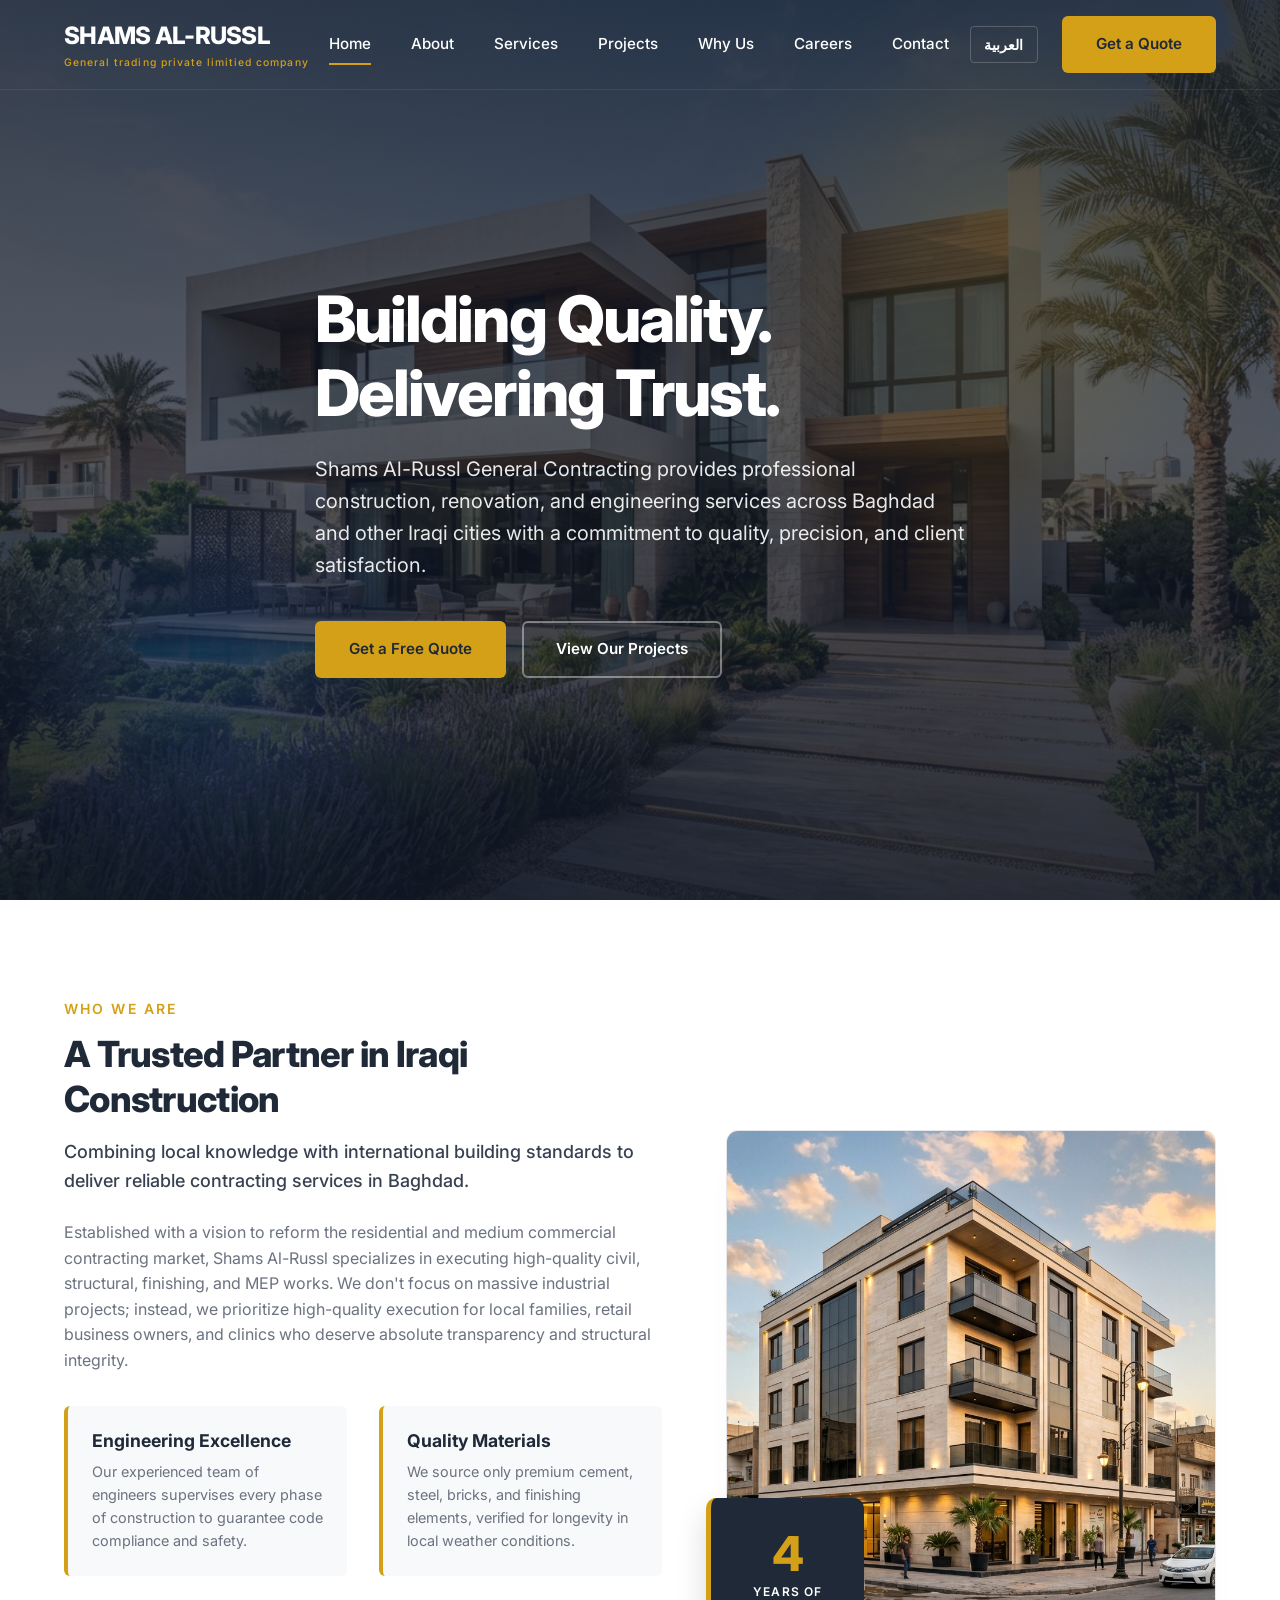
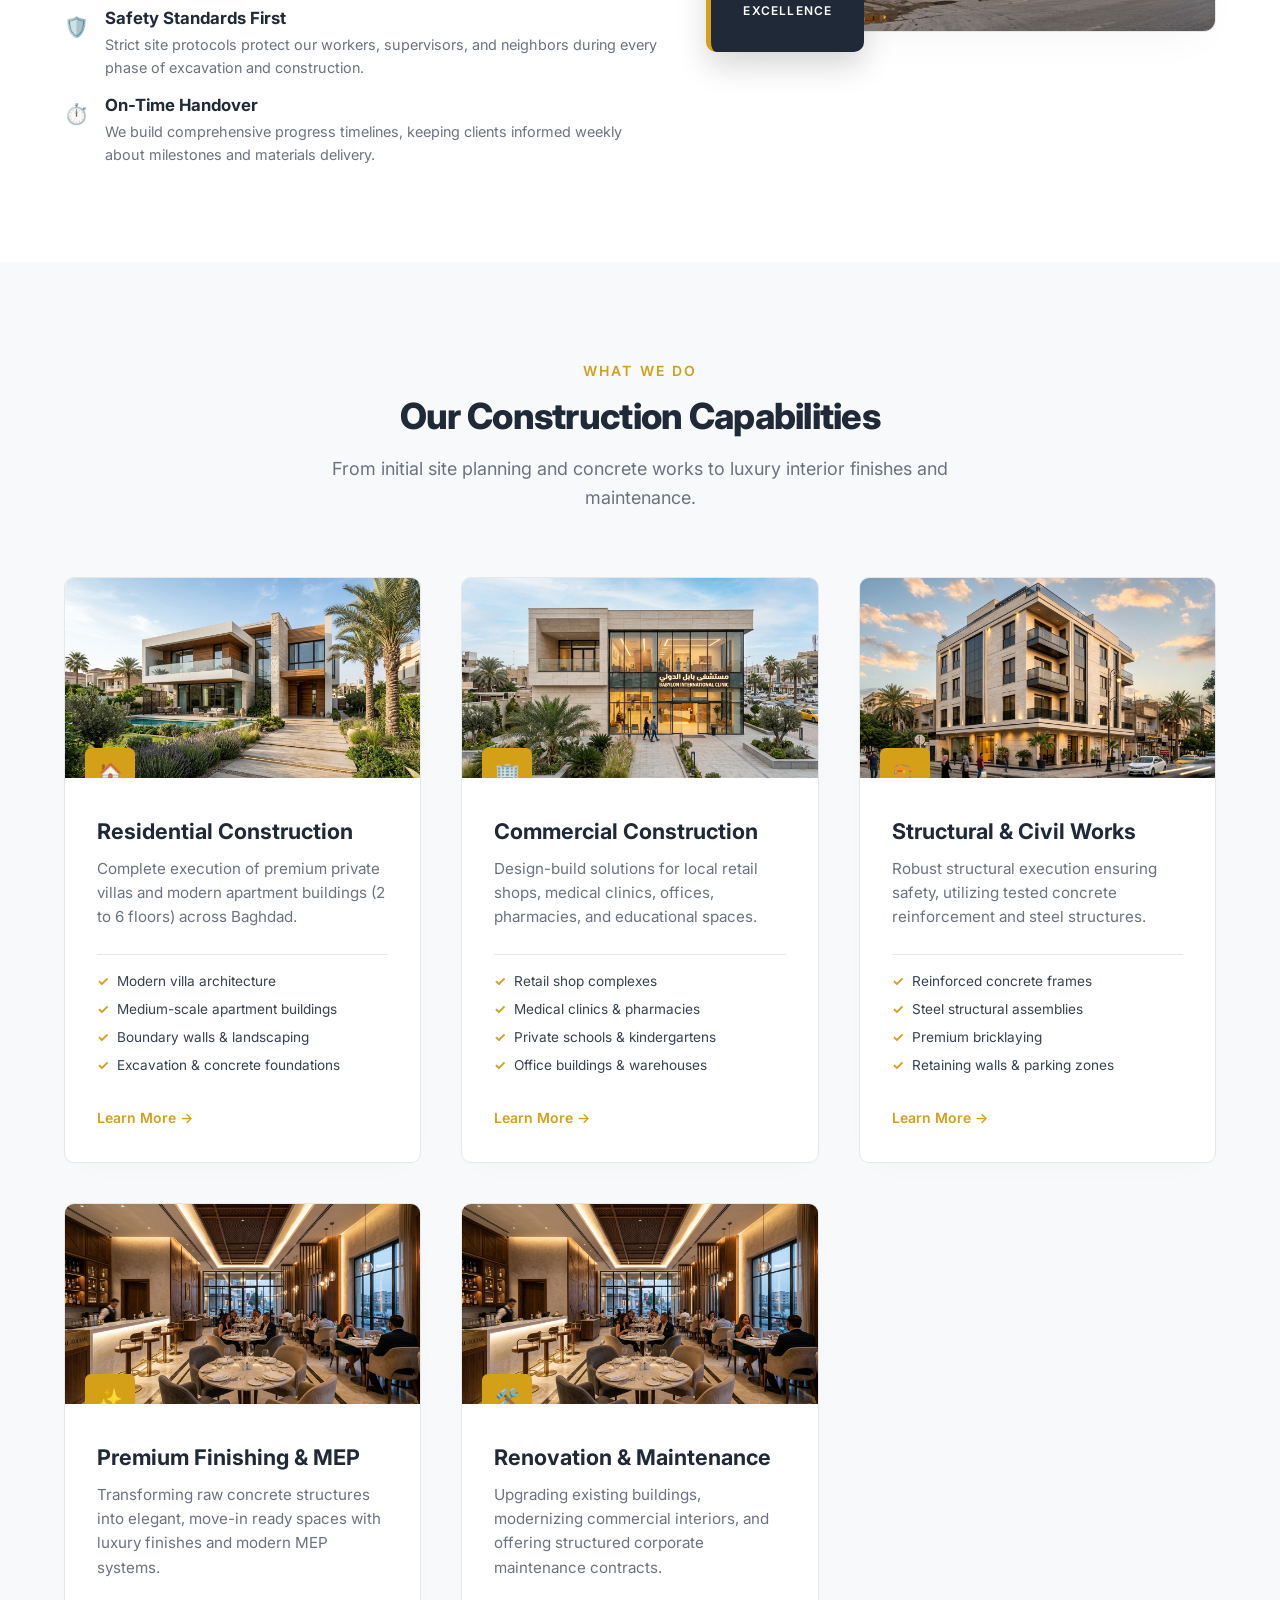
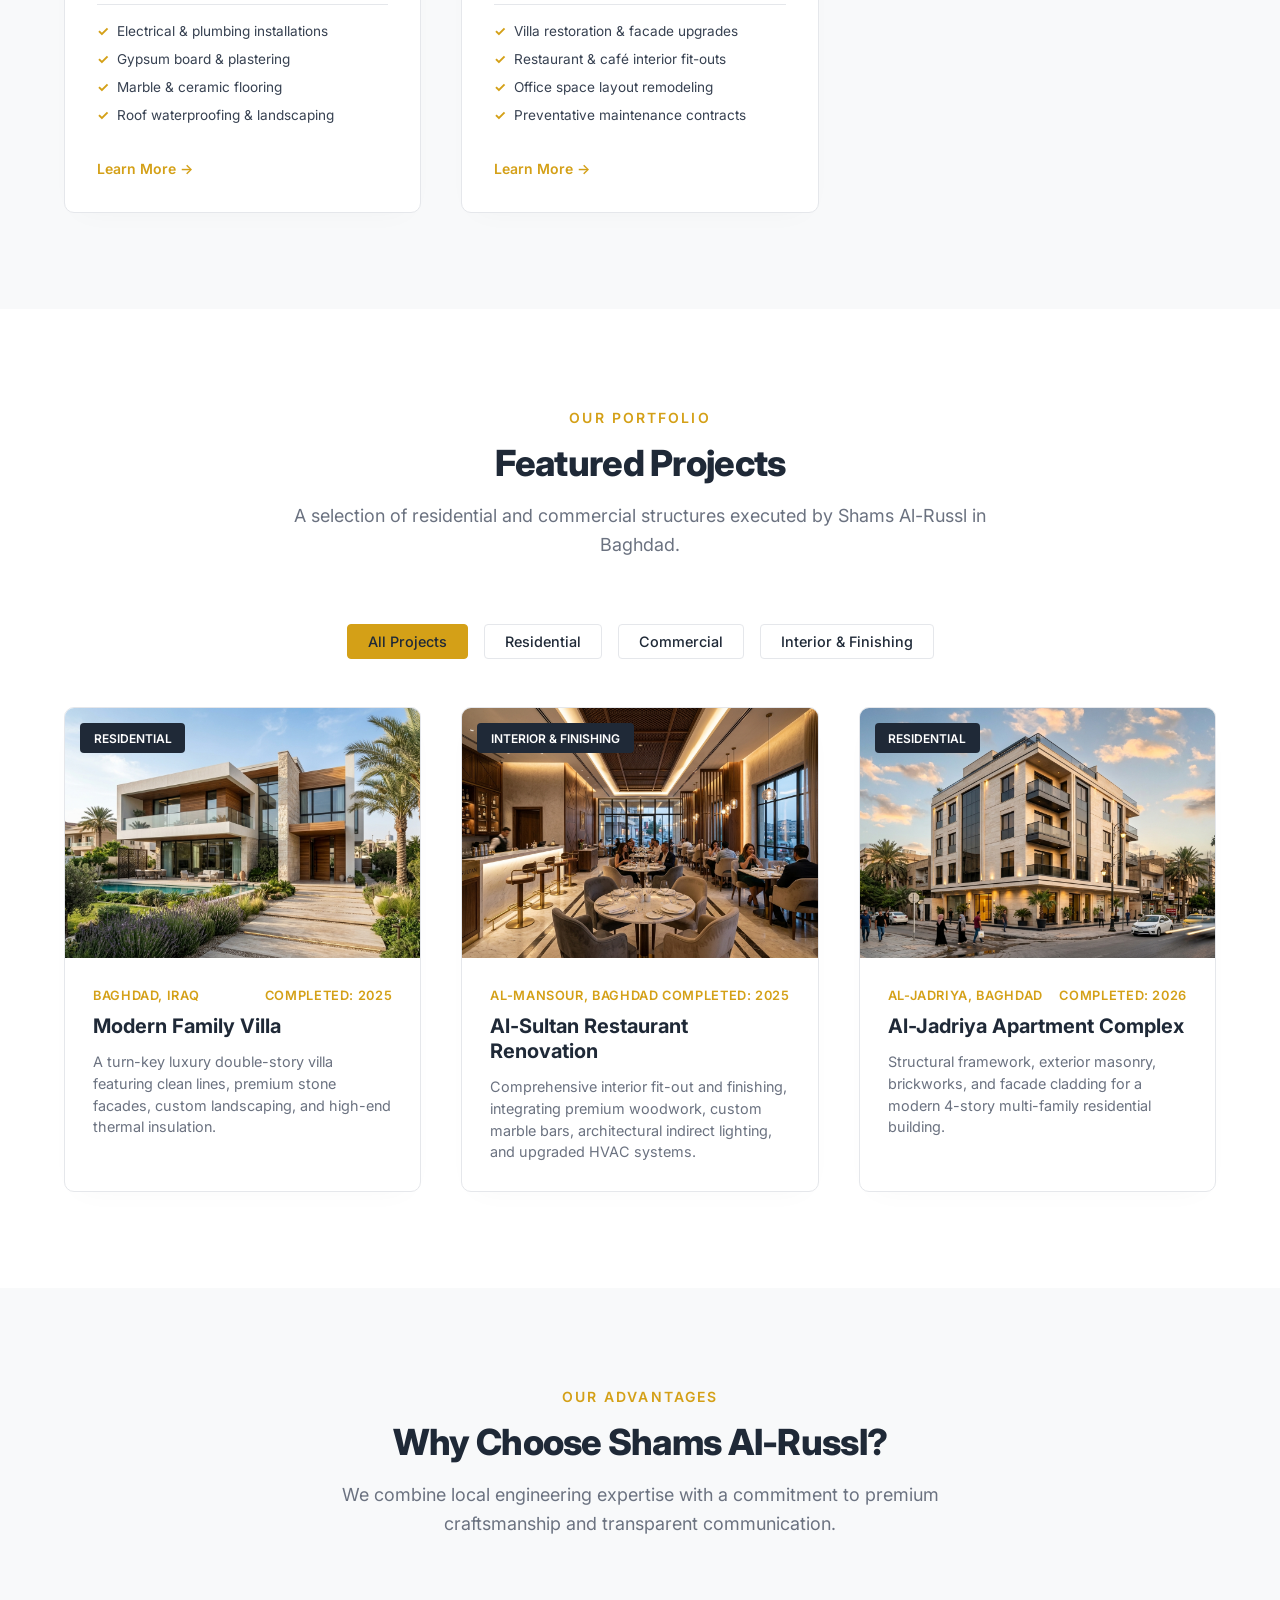
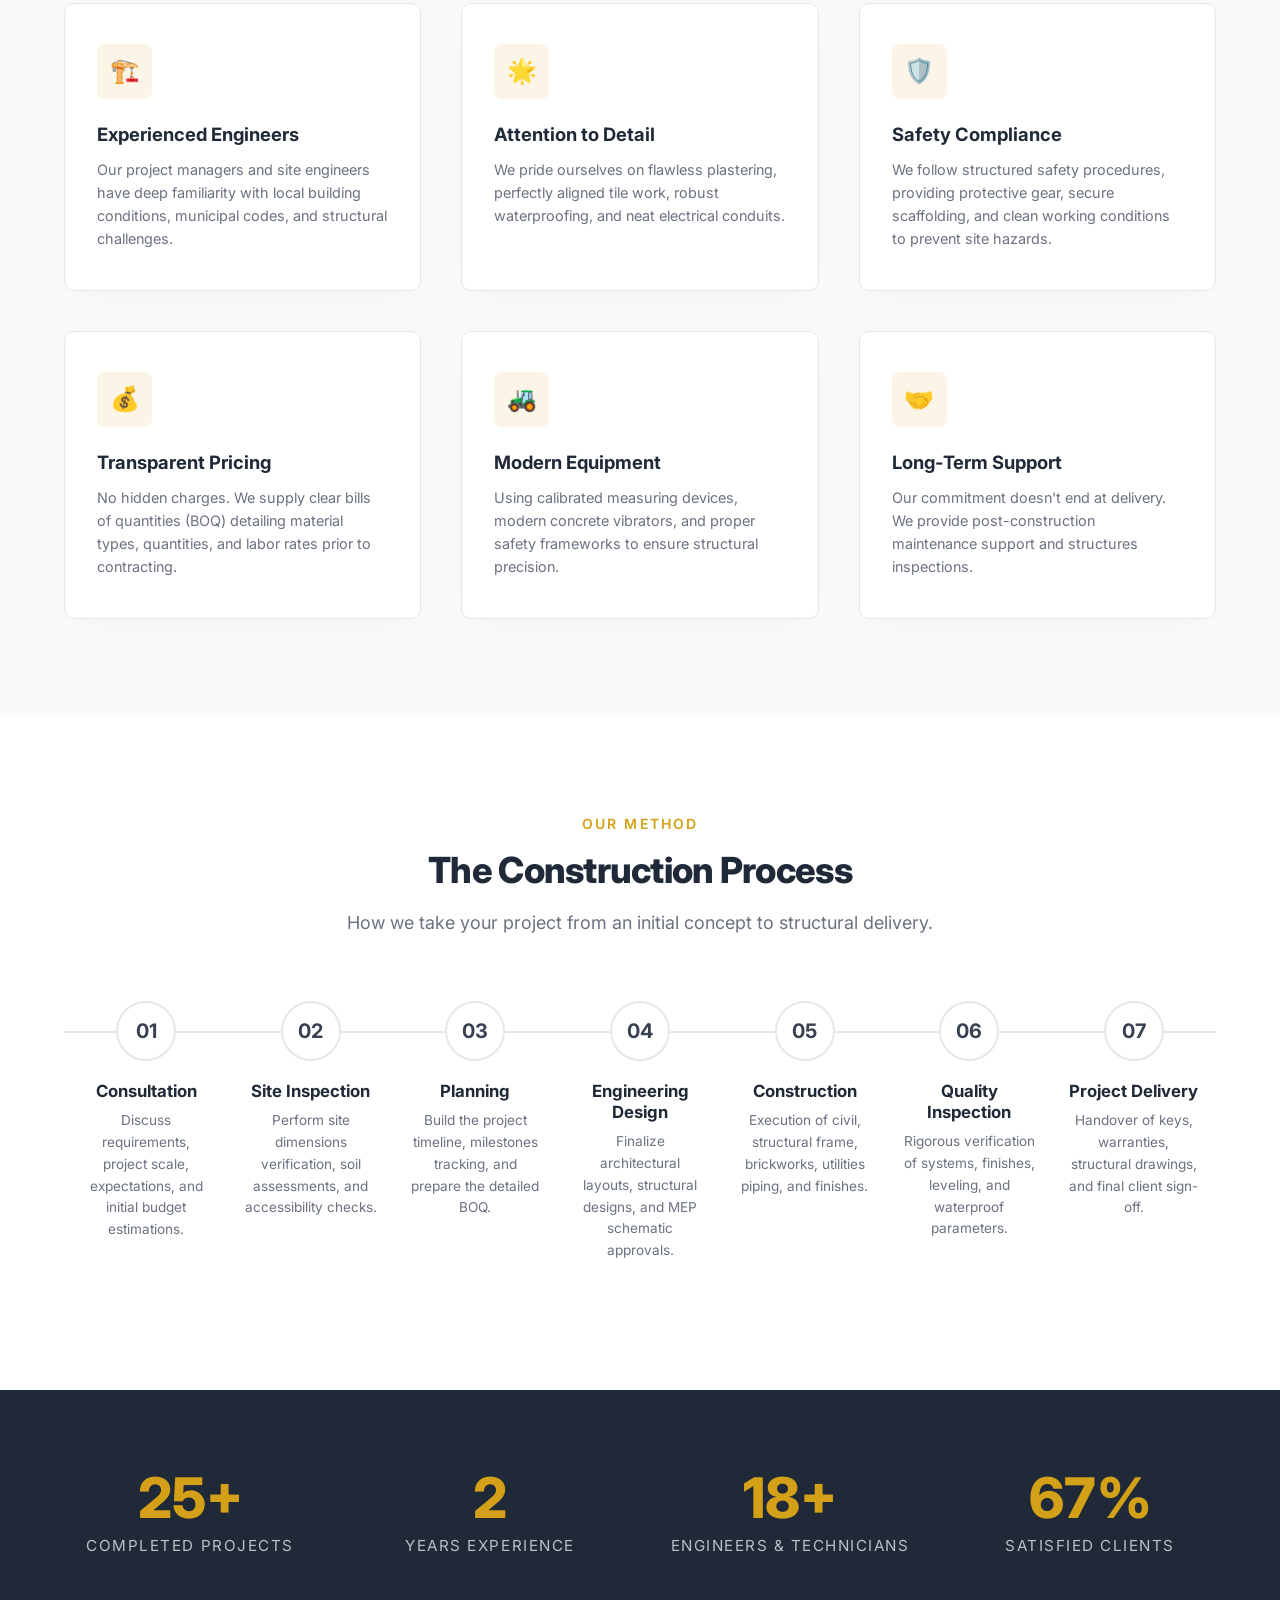
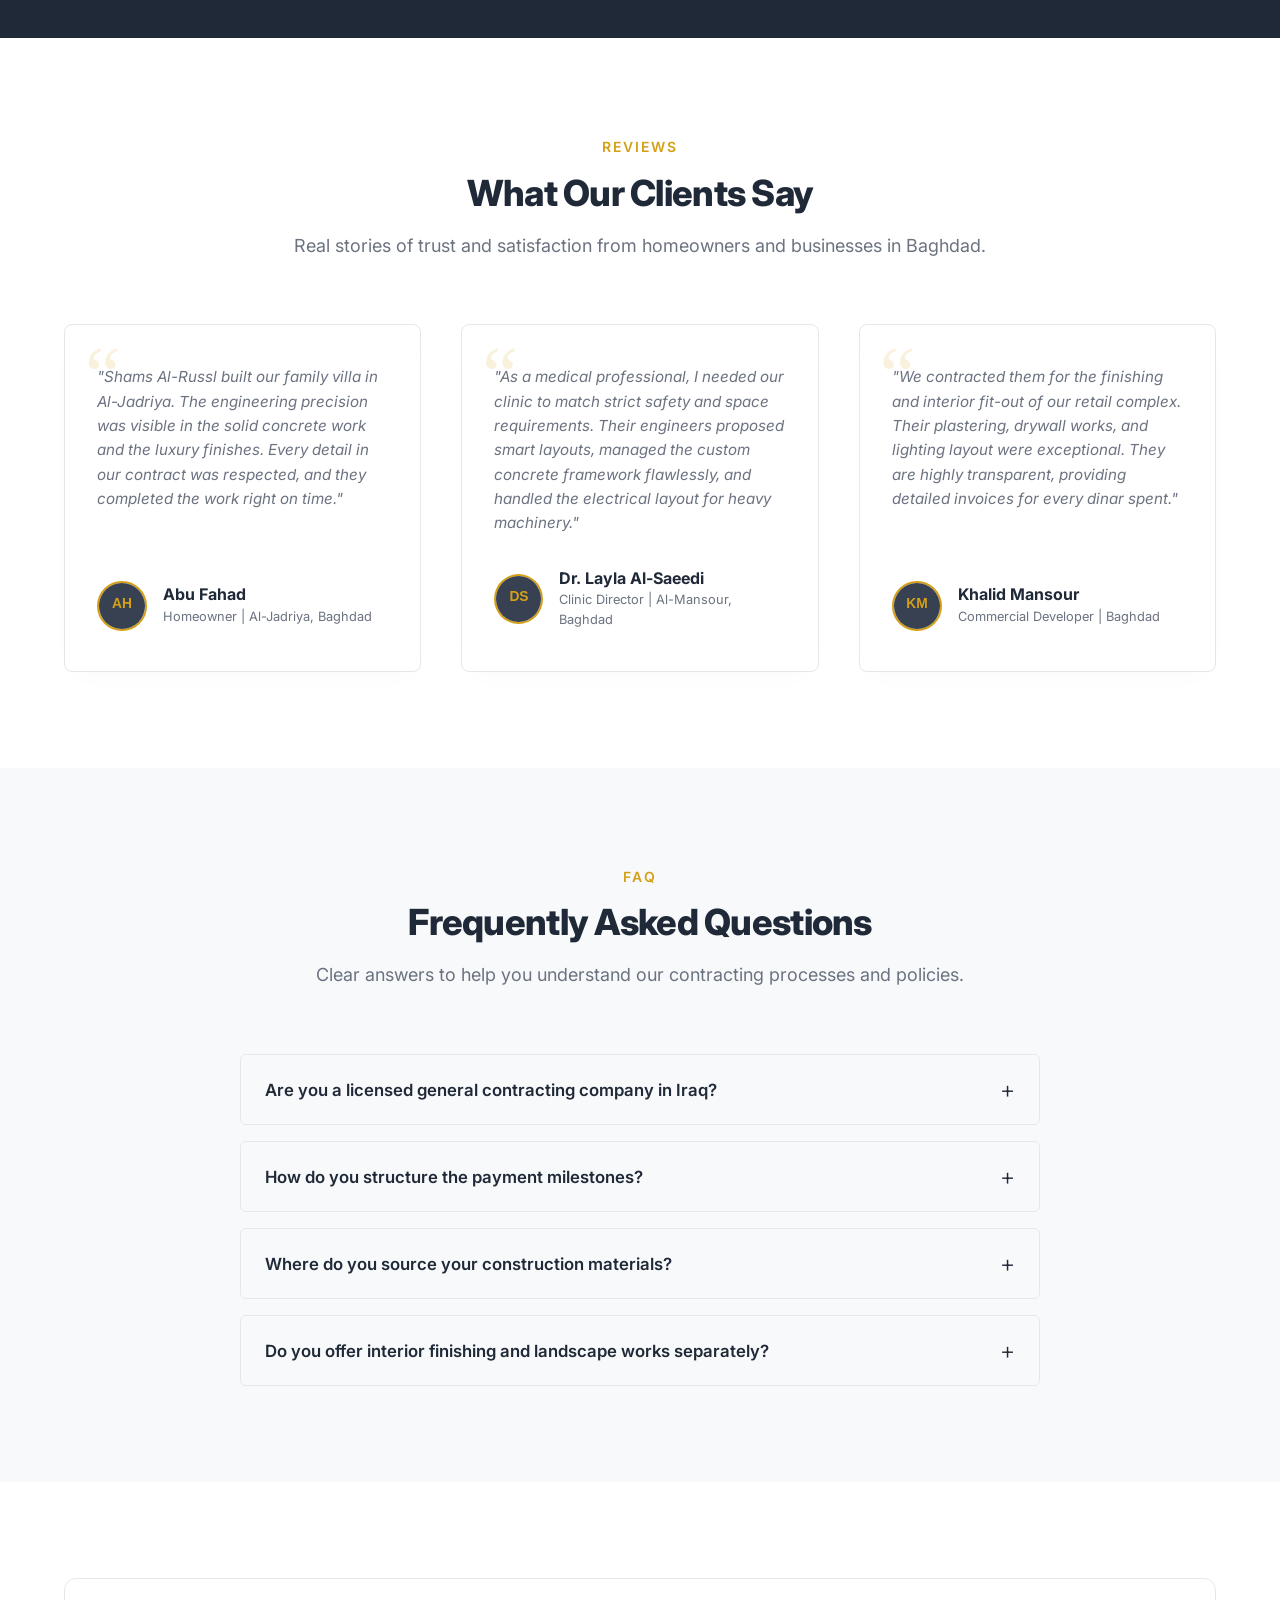
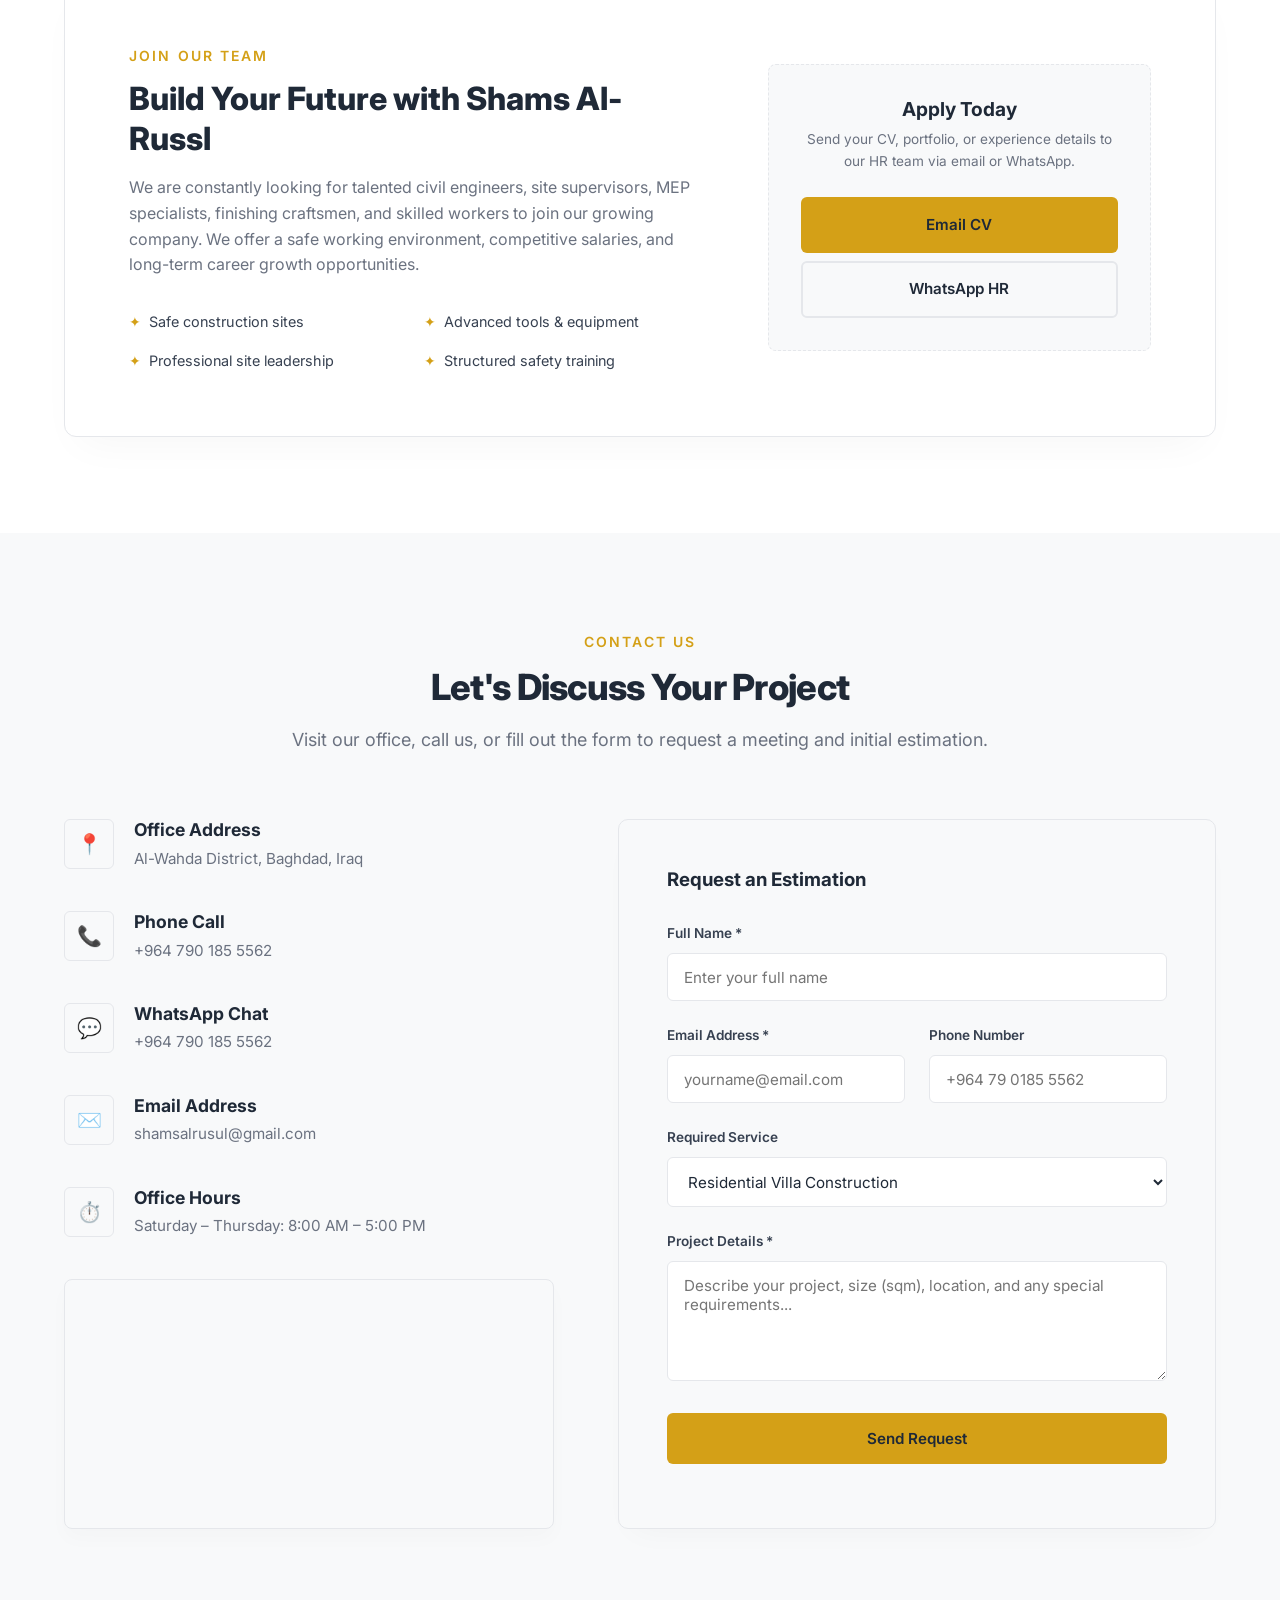
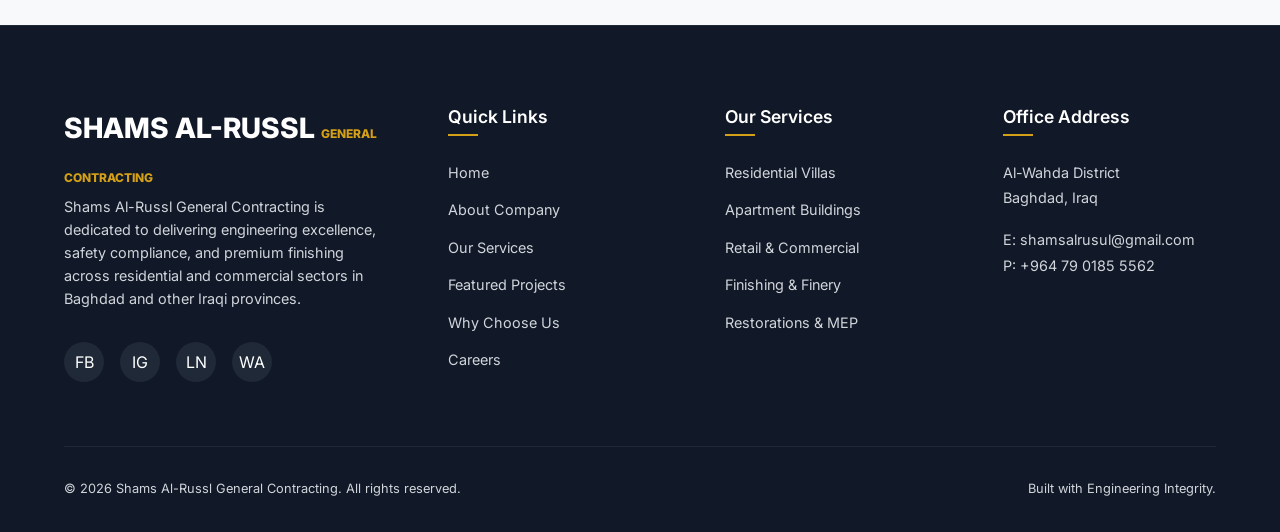
==== commit 9ec43b63: "Update logo subtext in index.html" ====
--- a/index.html
+++ b/index.html
@@ -34,7 +34,7 @@
     <div class="container nav-container">
       <a href="#home" class="logo-text" aria-label="Shams Al-Russl Home">
         SHAMS AL-RUSSL
-        <span class="logo-subtext">GENERAL CONTRACTING</span>
+        <span class="logo-subtext">General trading private limitied company</span>
       </a>
       
       <nav class="nav-links" aria-label="Main Navigation">
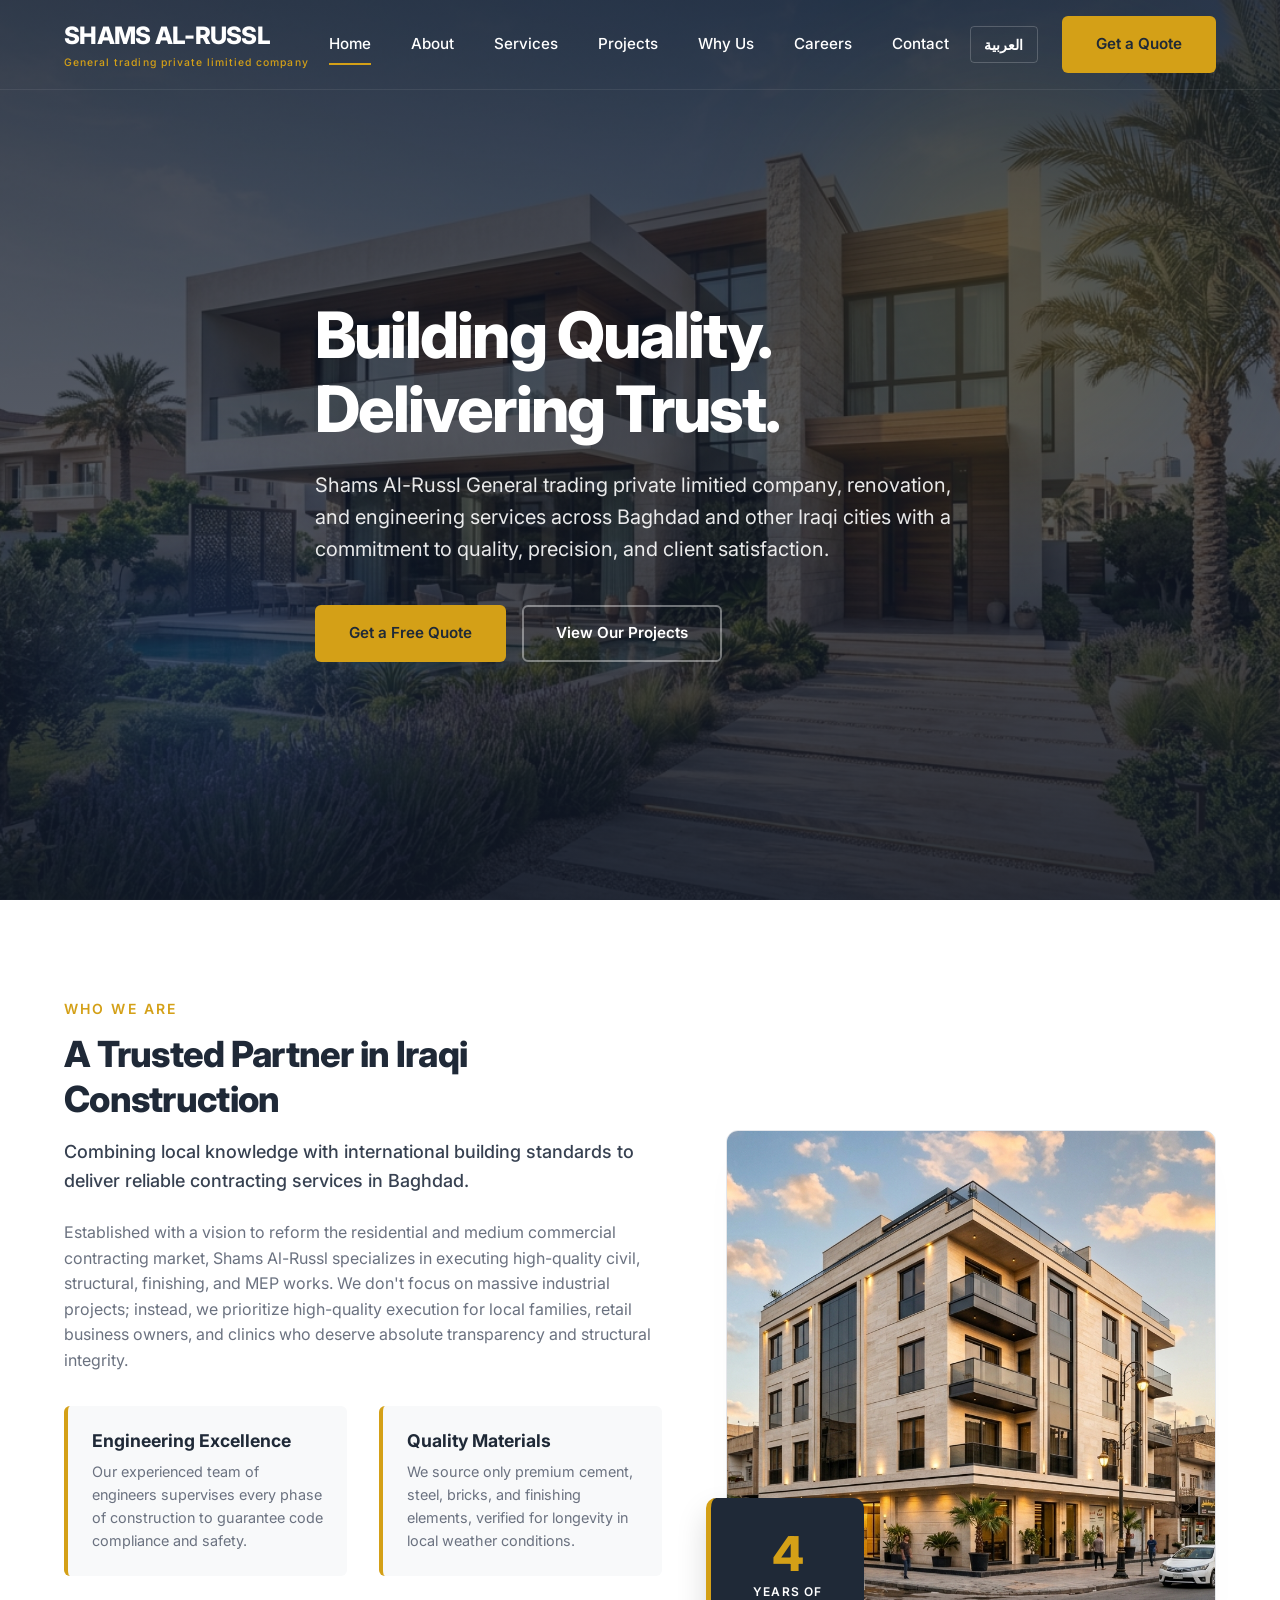
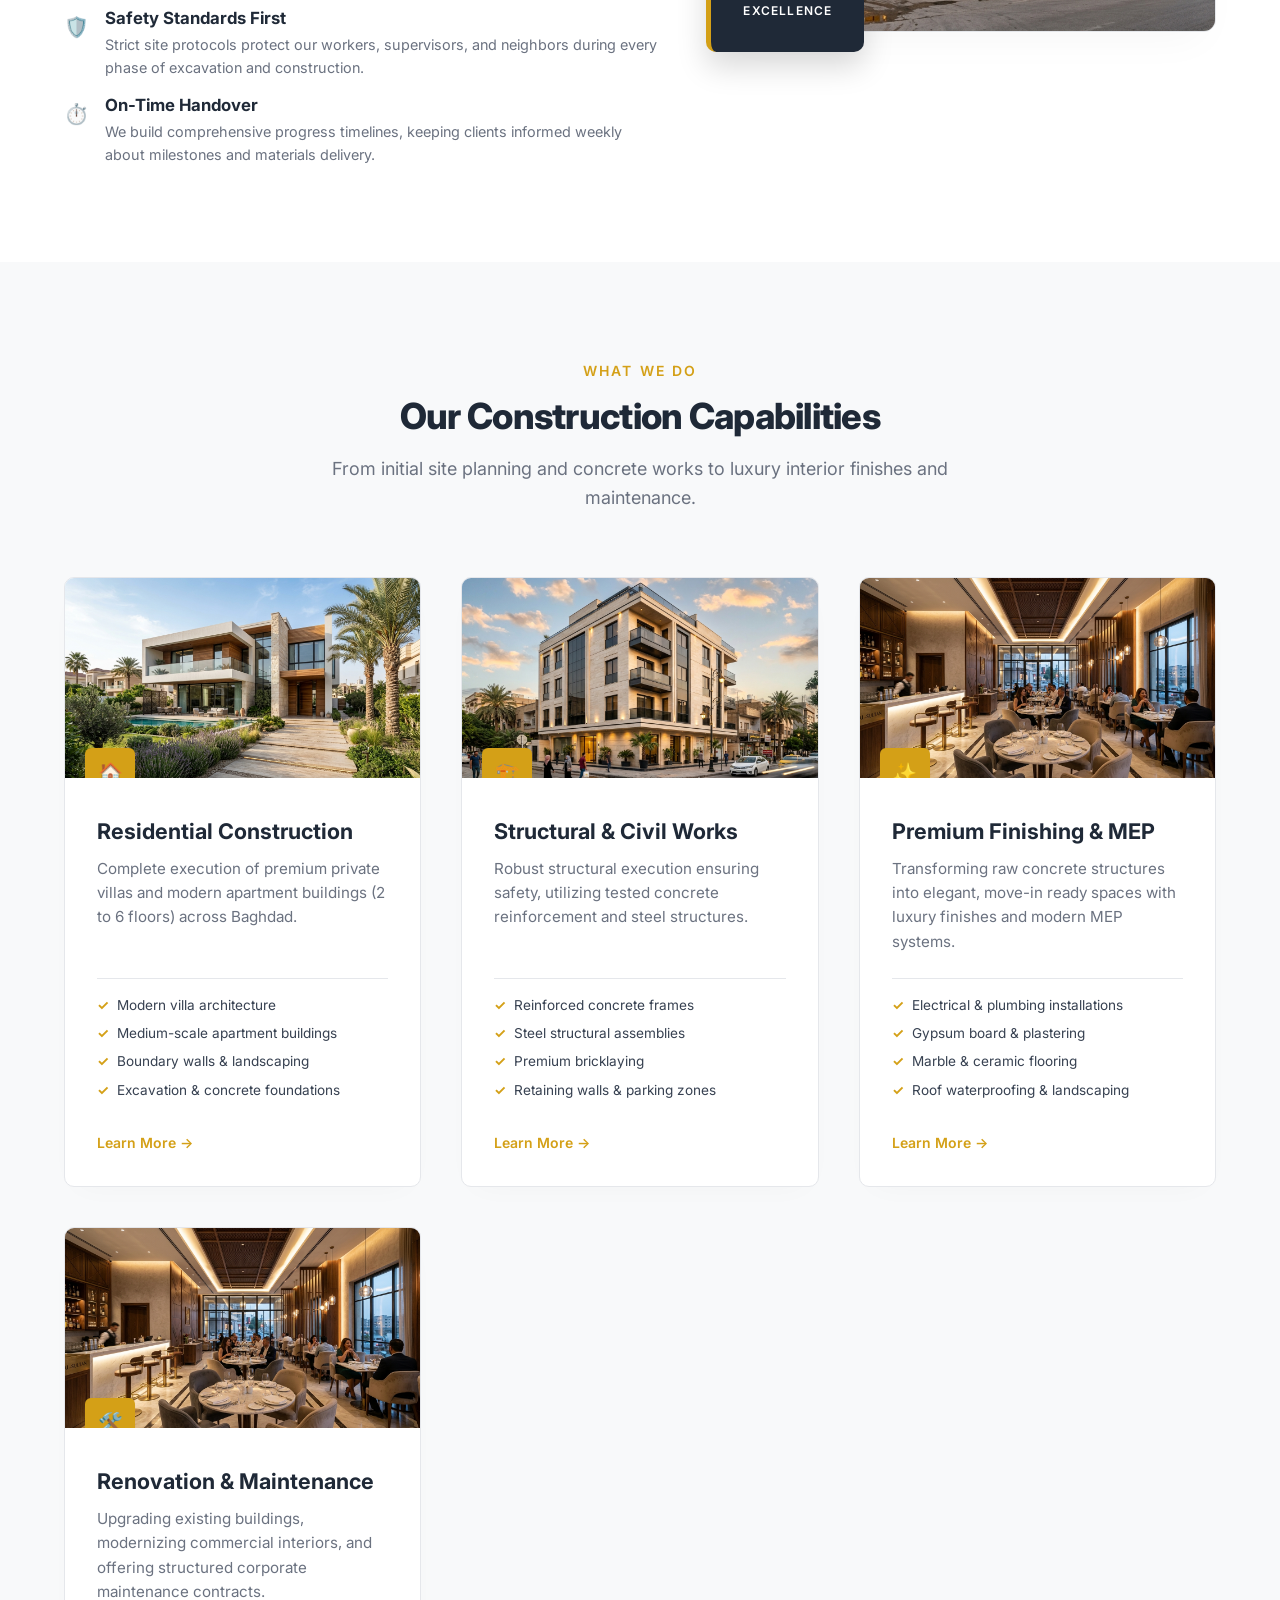
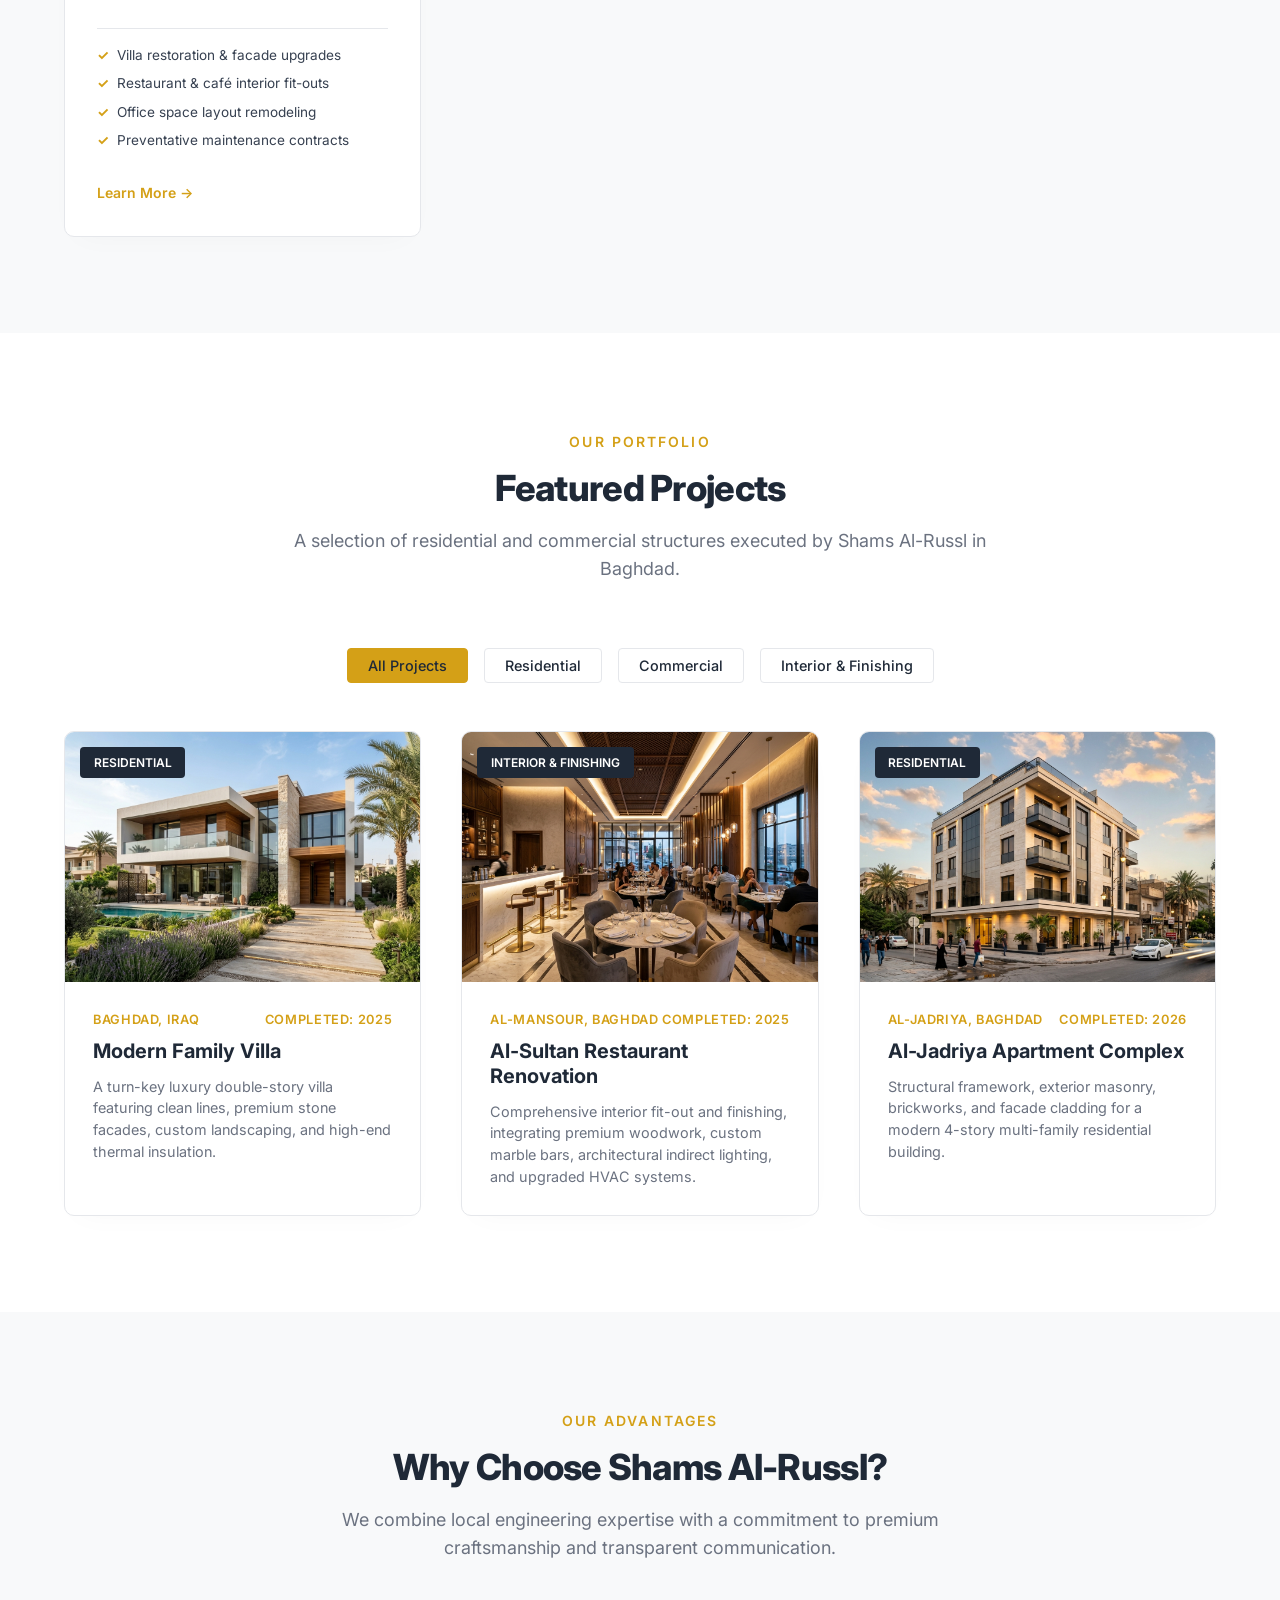
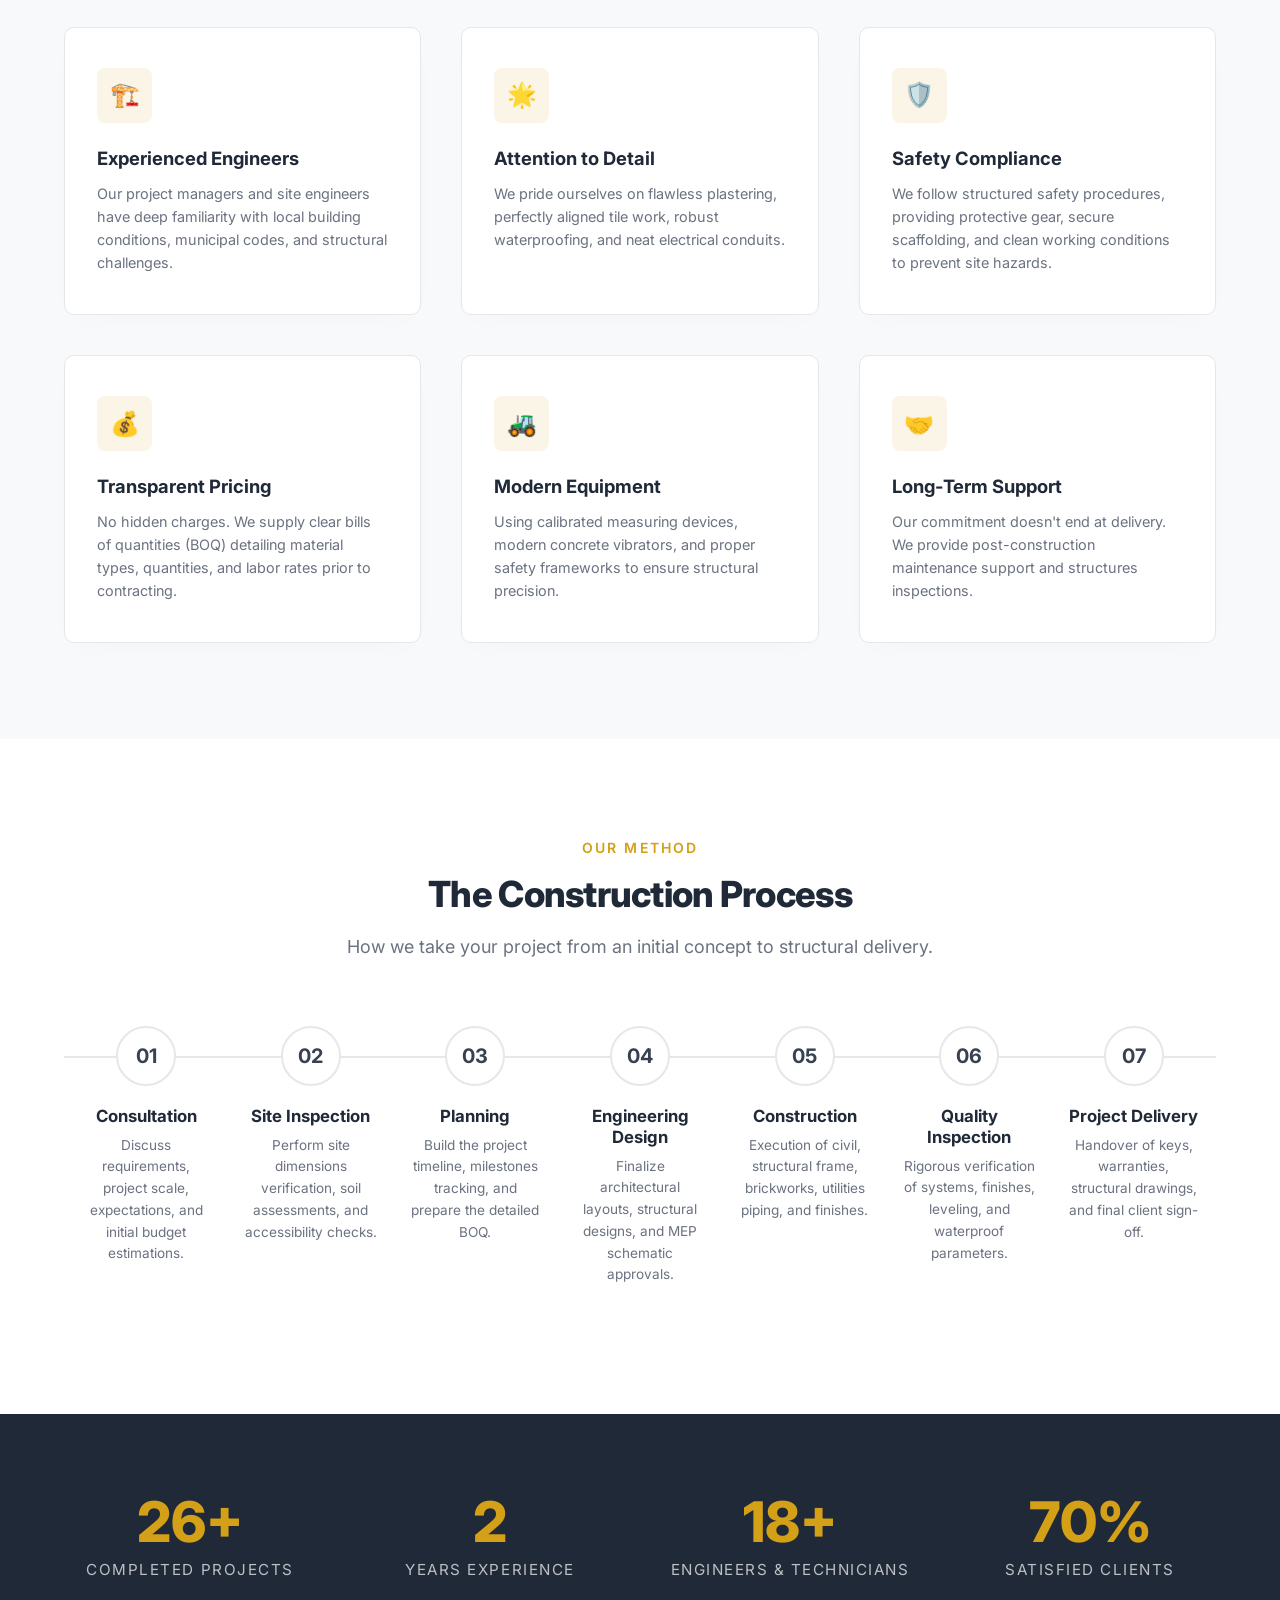
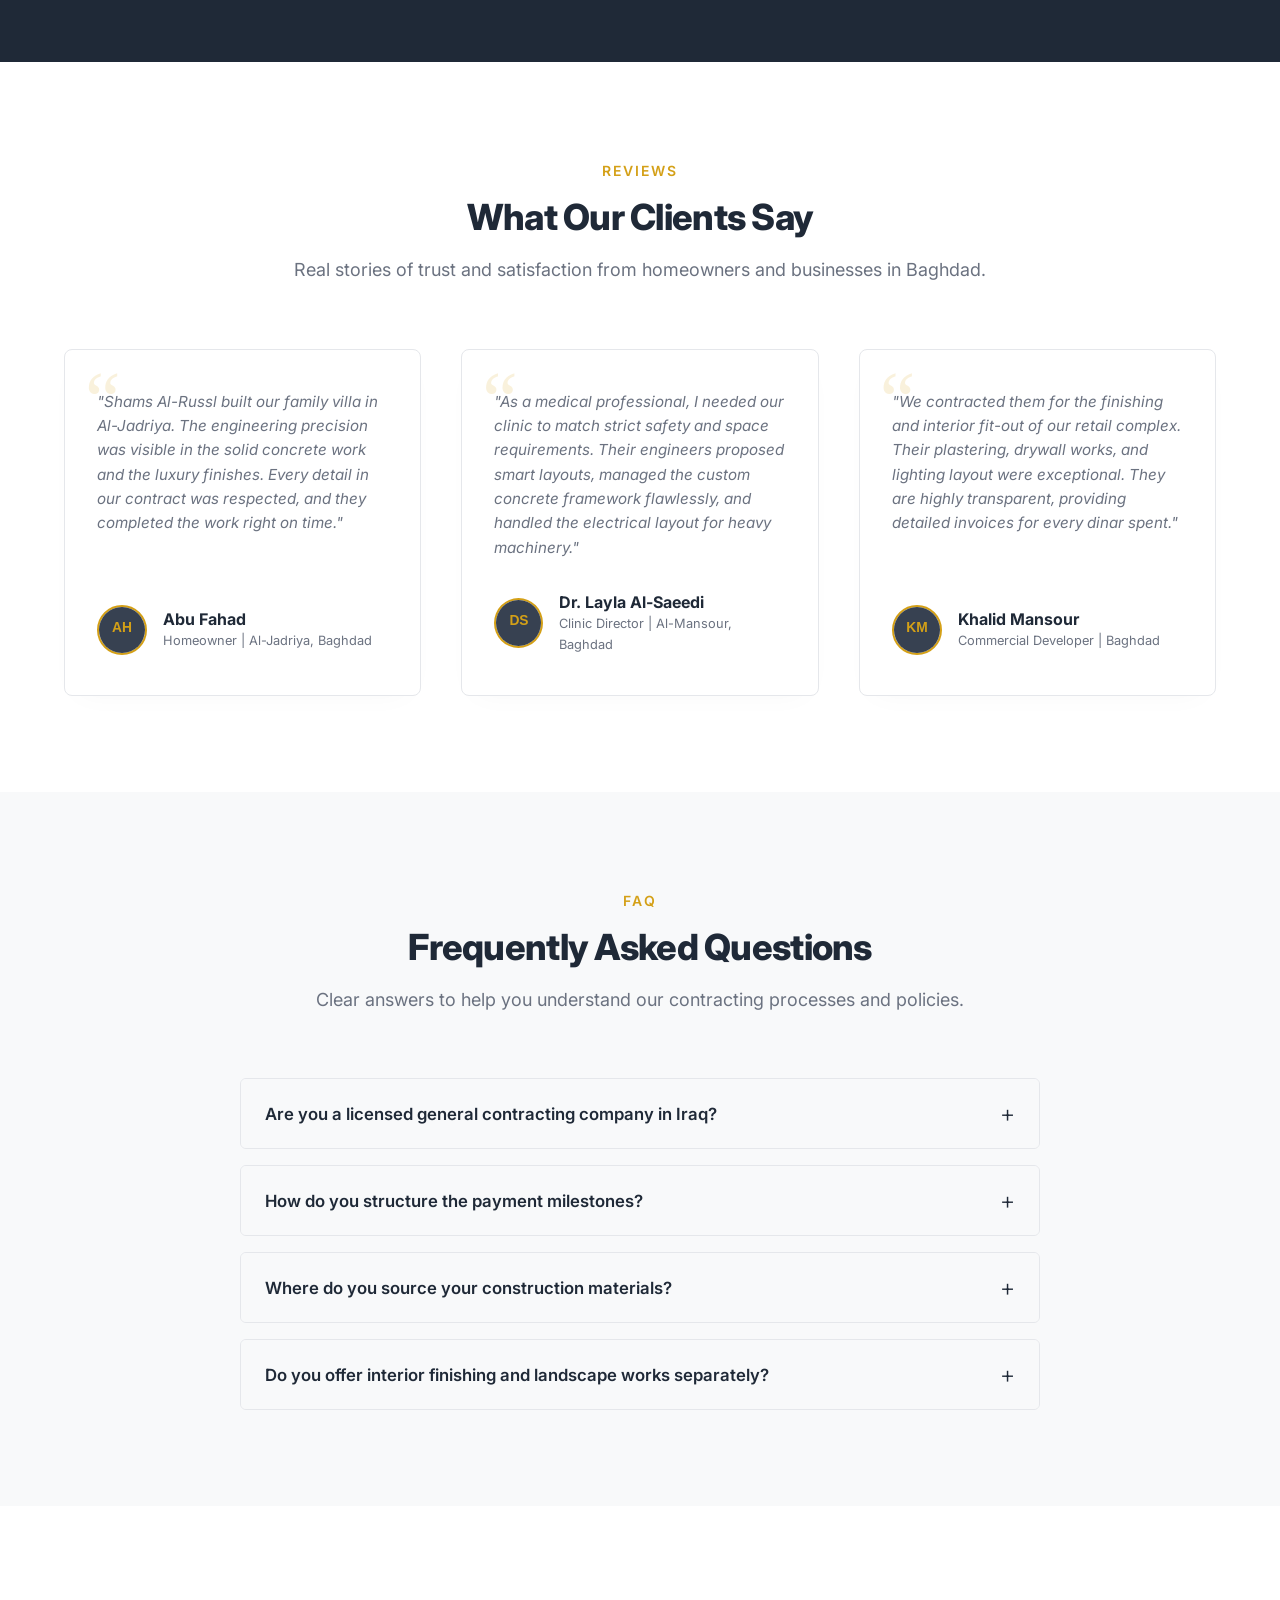
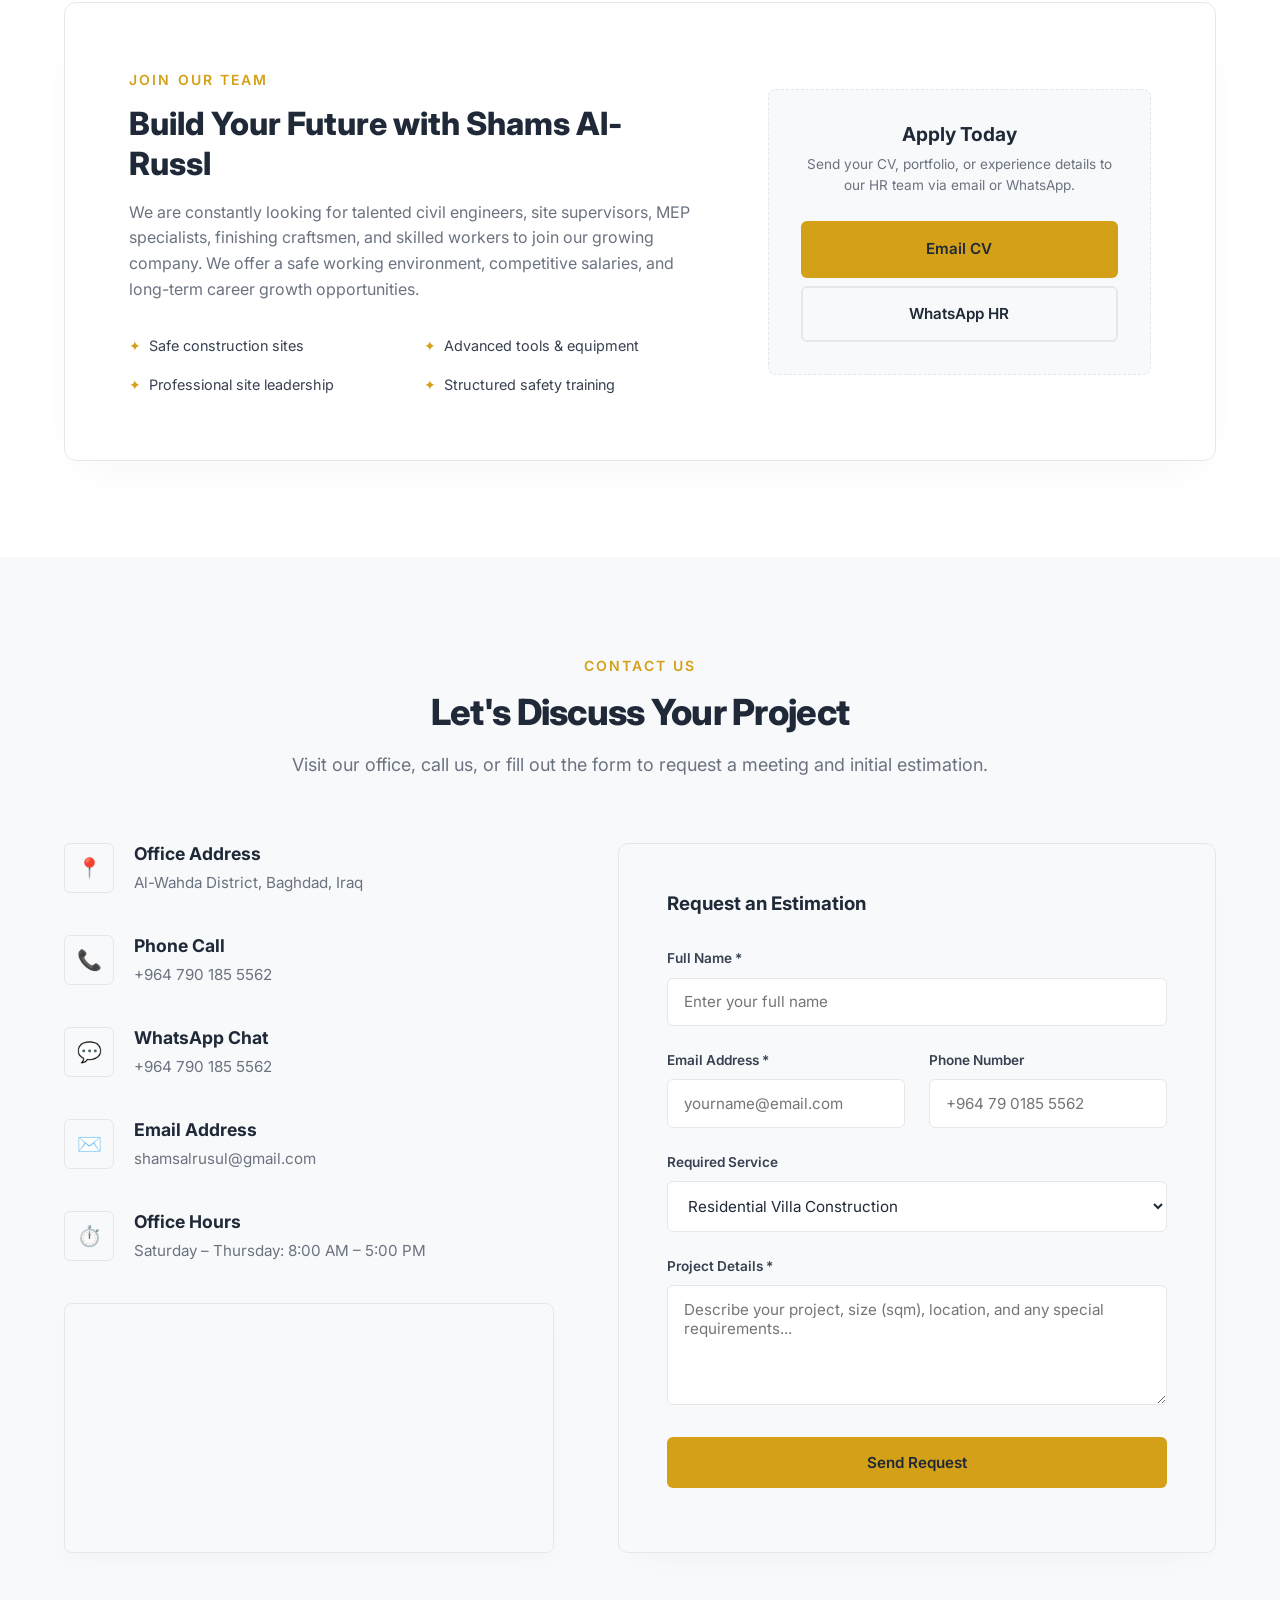
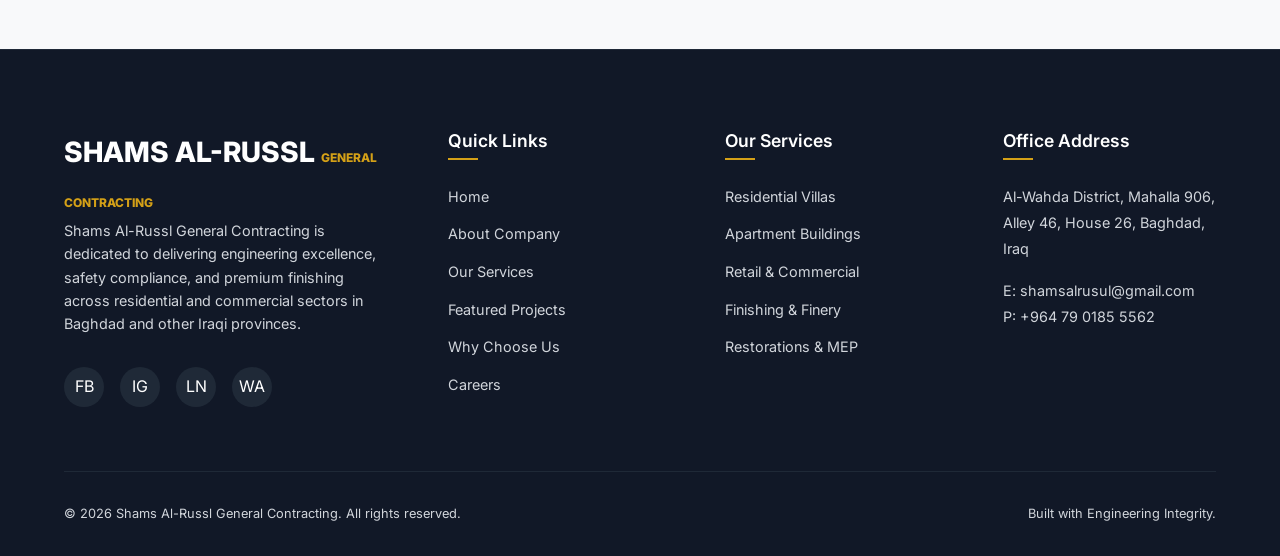
==== commit 185c6eef: "Revise company info and remove commercial service section Updated company description and address de" ====
--- a/index.html
+++ b/index.html
@@ -85,7 +85,7 @@
     <div class="container">
       <div class="hero-content">
         <h1>Building Quality.<br>Delivering Trust.</h1>
-        <p>Shams Al-Russl General Contracting provides professional construction, renovation, and engineering services across Baghdad and other Iraqi cities with a commitment to quality, precision, and client satisfaction.</p>
+        <p>Shams Al-Russl General trading private limitied company, renovation, and engineering services across Baghdad and other Iraqi cities with a commitment to quality, precision, and client satisfaction.</p>
         <div class="hero-btns">
           <a href="#contact" class="btn btn-primary">Get a Free Quote</a>
           <a href="#projects" class="btn btn-outline-white">View Our Projects</a>
@@ -175,24 +175,6 @@
           </div>
         </div>
 
-        <!-- Service 2: Commercial Buildings -->
-        <div class="service-card">
-          <div class="service-img">
-            <img src="assets/images/project_clinic.jpg" alt="Commercial Construction" loading="lazy">
-            <div class="service-icon-floating">🏢</div>
-          </div>
-          <div class="service-info">
-            <h3>Commercial Construction</h3>
-            <p>Design-build solutions for local retail shops, medical clinics, offices, pharmacies, and educational spaces.</p>
-            <ul class="service-features-list">
-              <li>Retail shop complexes</li>
-              <li>Medical clinics & pharmacies</li>
-              <li>Private schools & kindergartens</li>
-              <li>Office buildings & warehouses</li>
-            </ul>
-            <a href="#contact" class="service-link">Learn More &rarr;</a>
-          </div>
-        </div>
 
         <!-- Service 3: Structural Works -->
         <div class="service-card">
@@ -757,8 +739,7 @@
         <div class="footer-col">
           <h4>Office Address</h4>
           <p style="font-size: 0.9rem; line-height: 1.8; margin-bottom: 1rem;">
-            Al-Wahda District<br>
-            Baghdad, Iraq
+            Al-Wahda District, Mahalla 906, Alley 46, House 26, Baghdad, Iraq
           </p>
           <p style="font-size: 0.9rem; line-height: 1.8;">
             E: <a href="mailto:shamsalrusul@gmail.com">shamsalrusul@gmail.com</a><br>
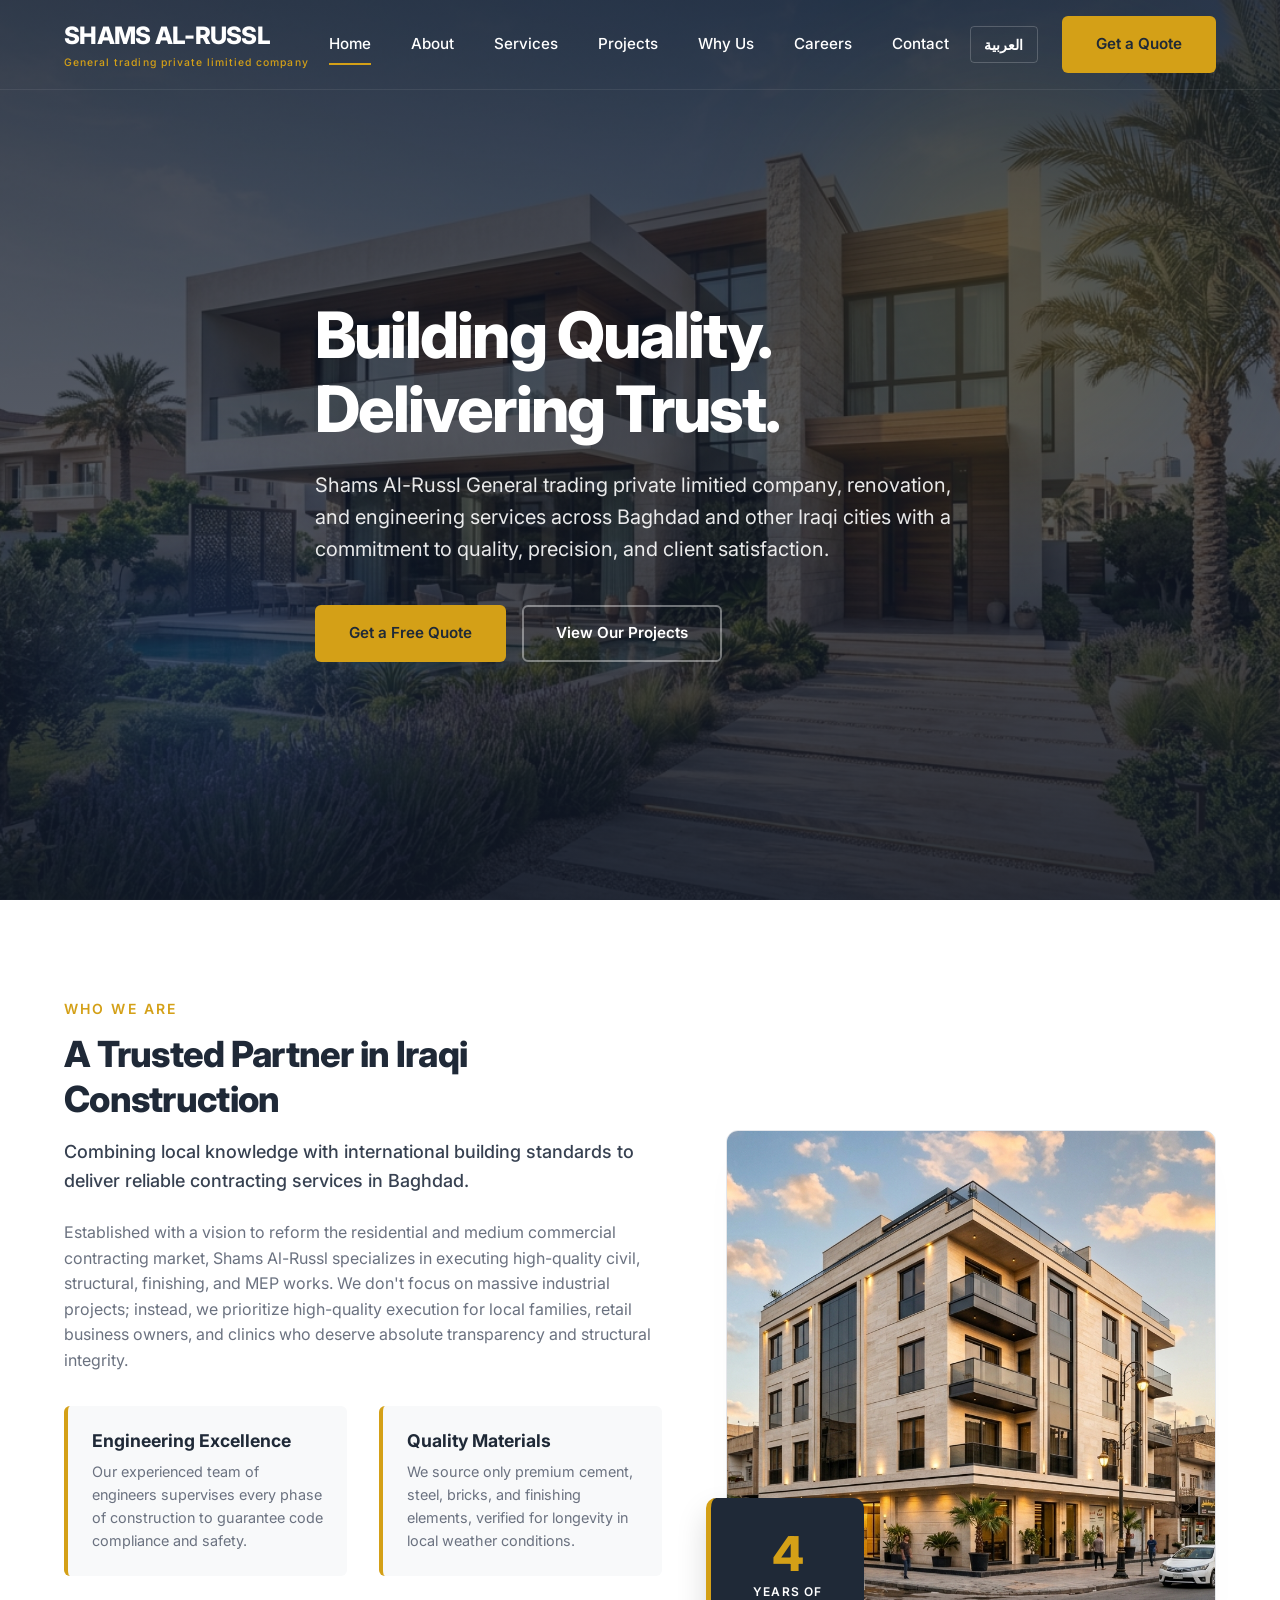
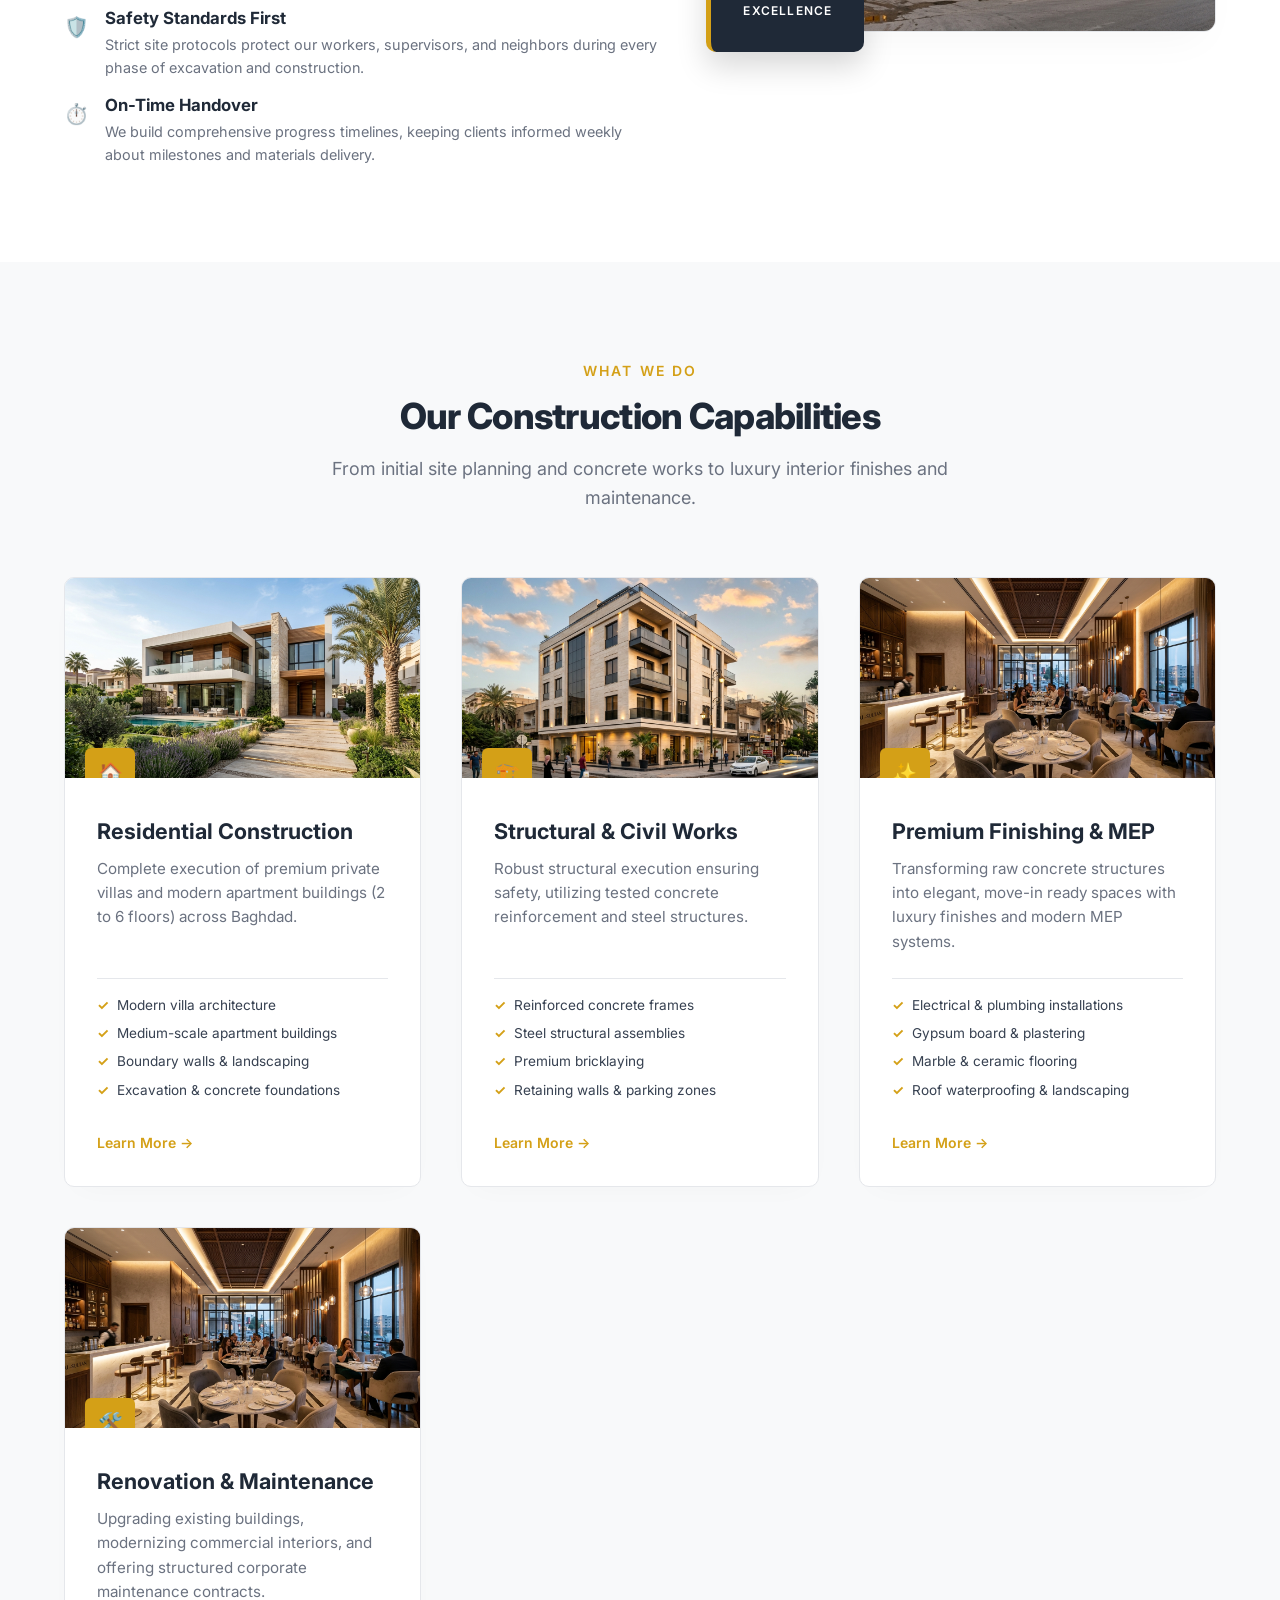
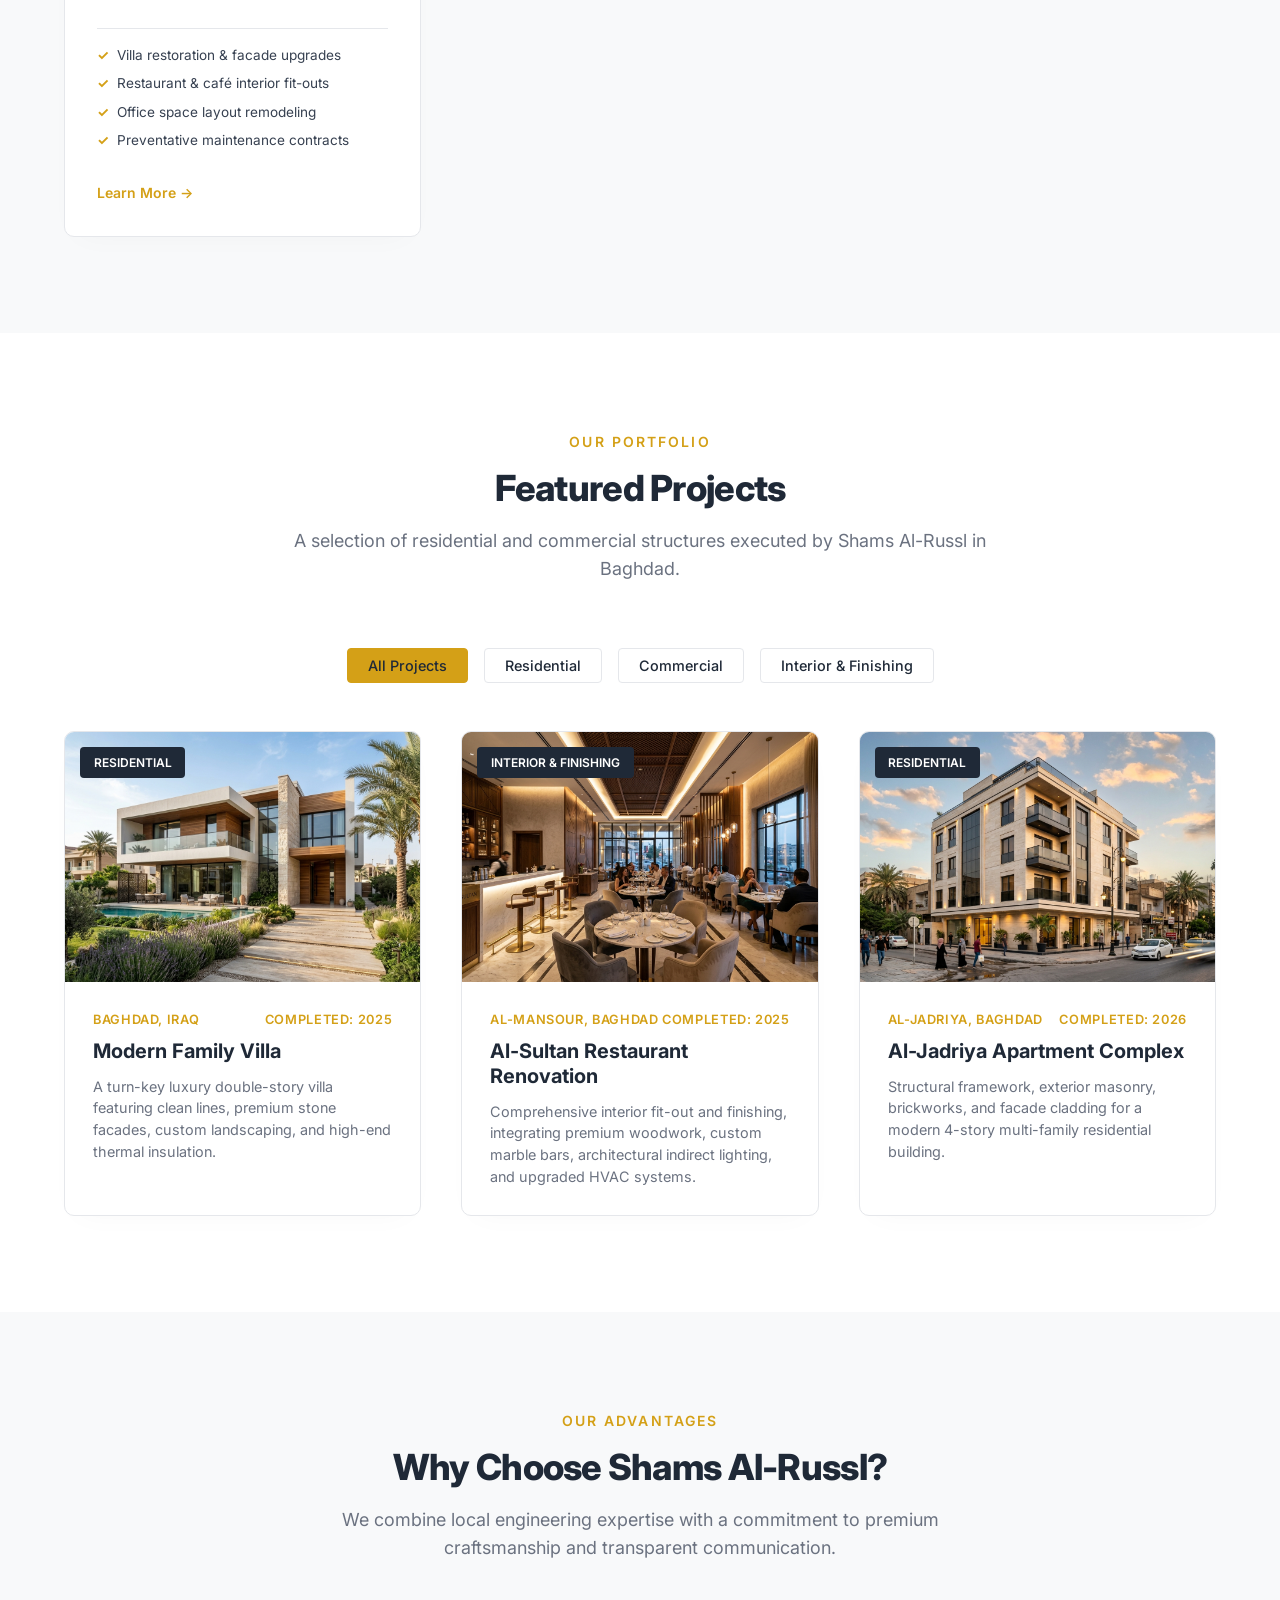
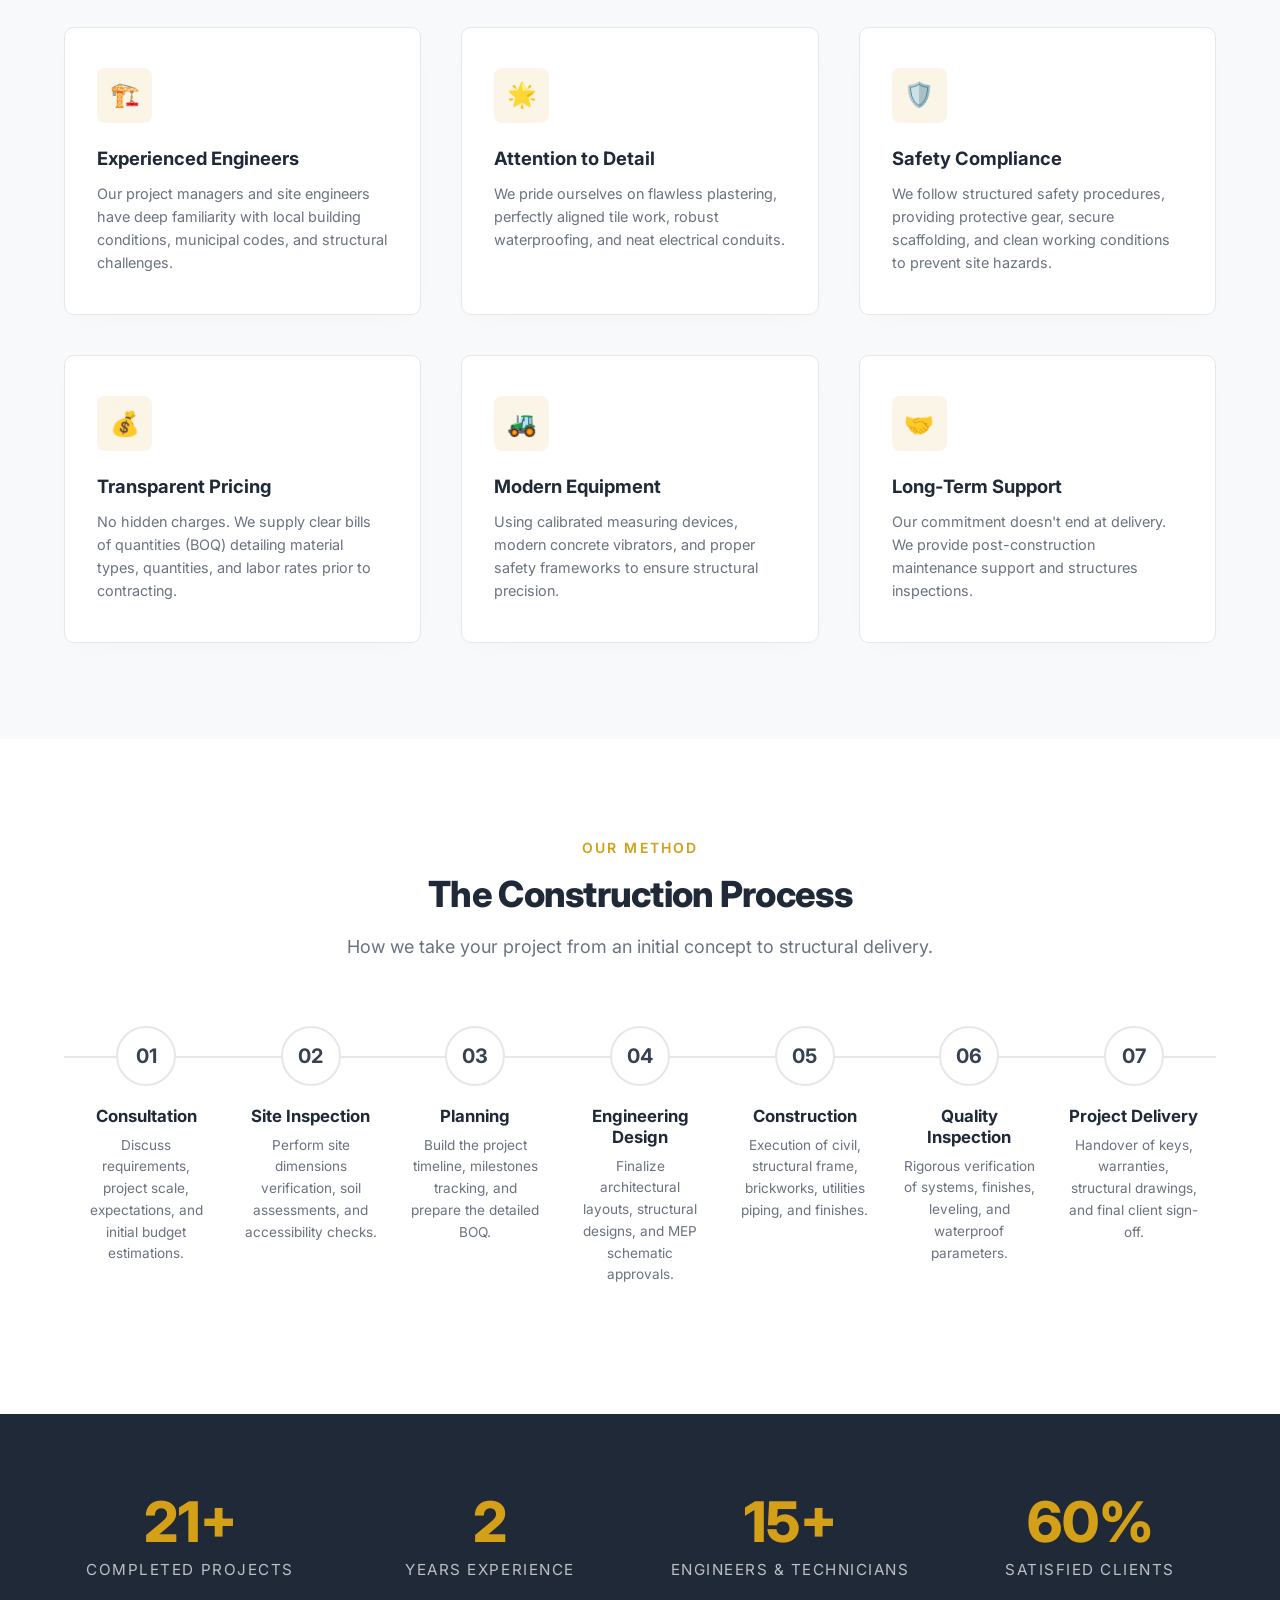
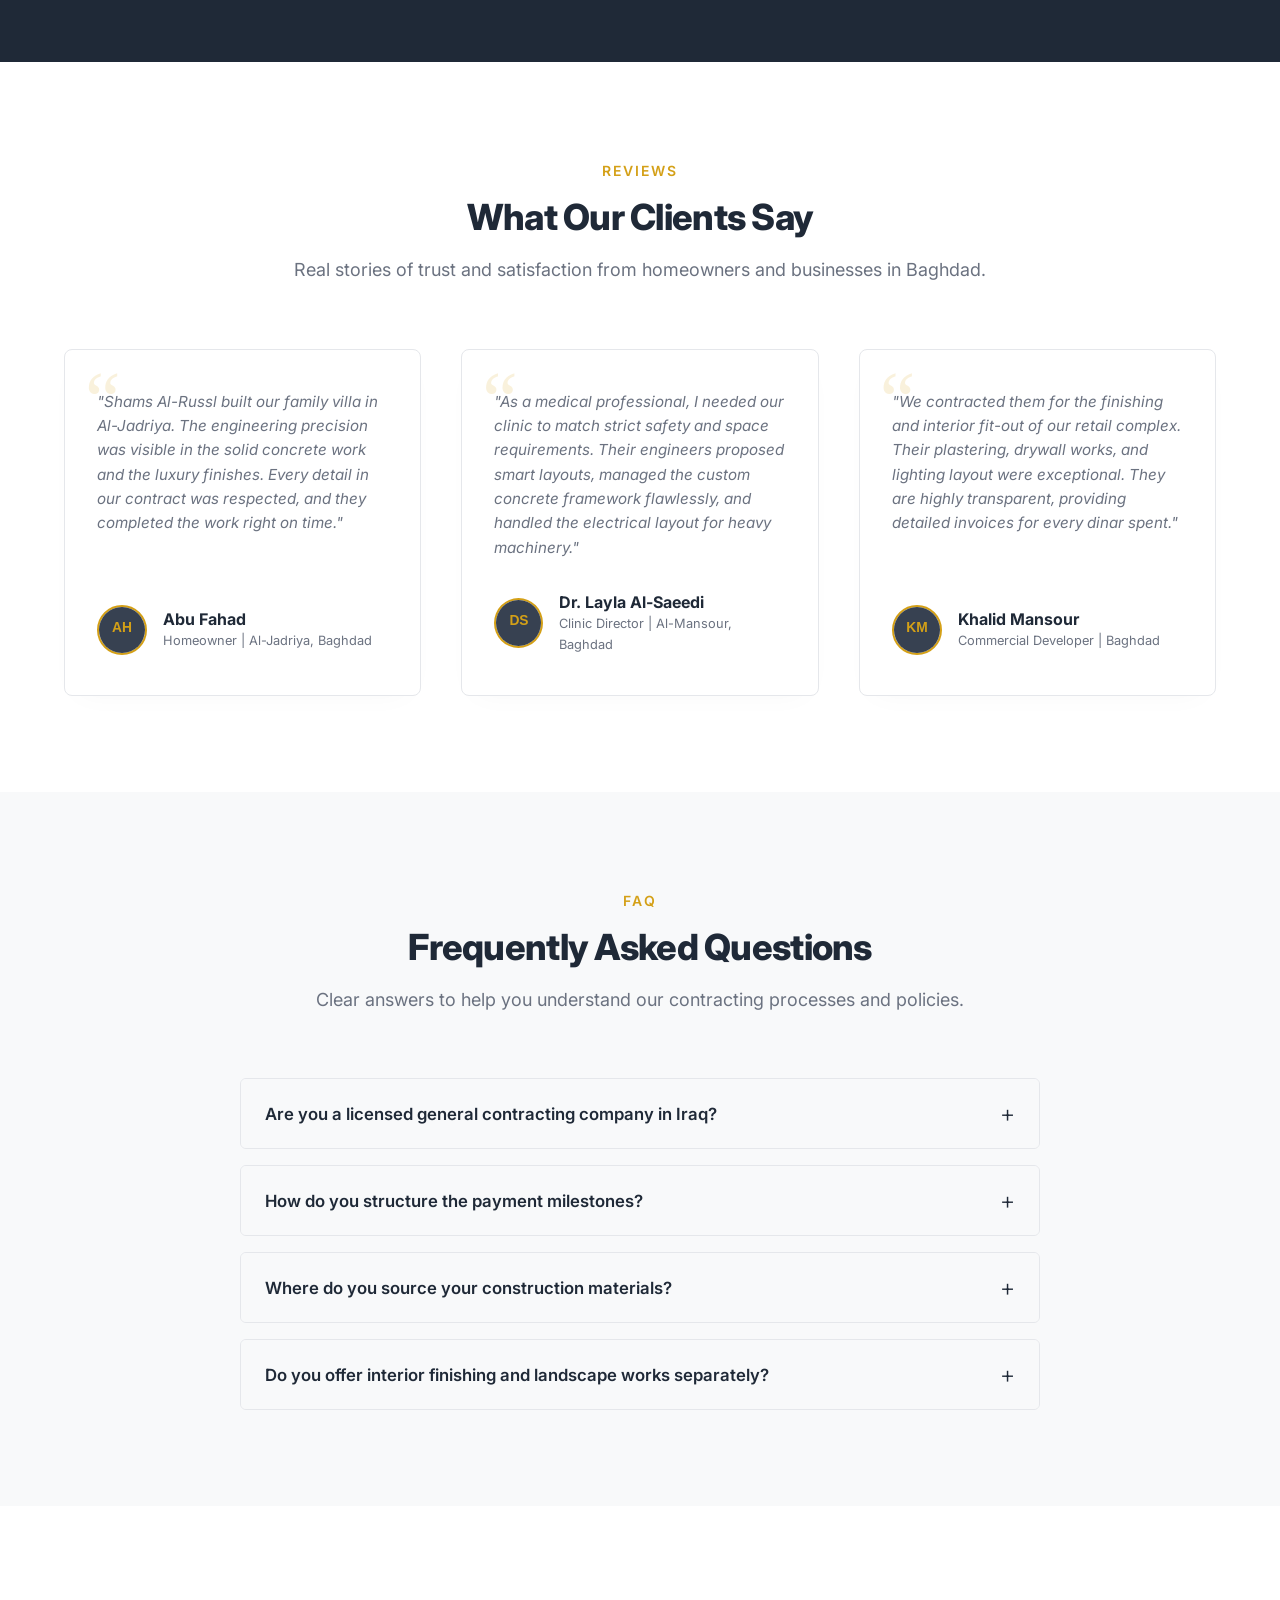
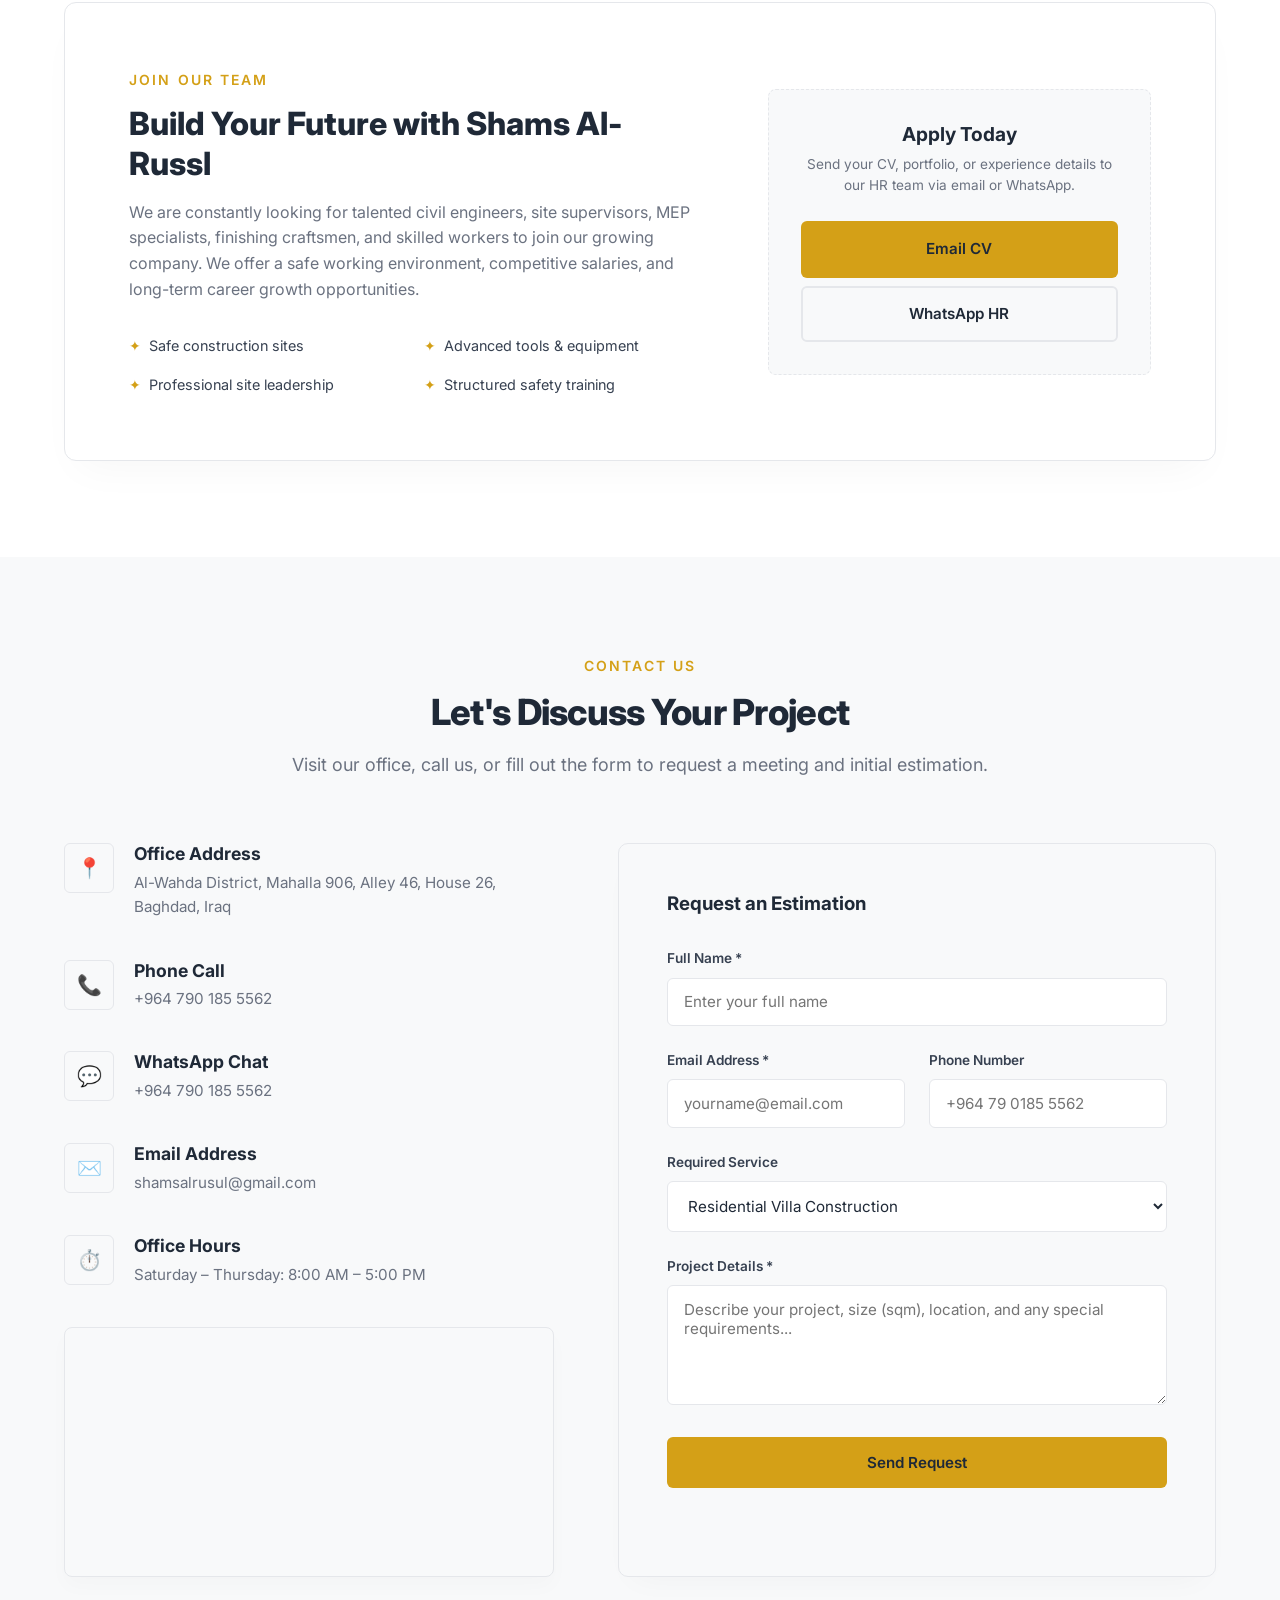
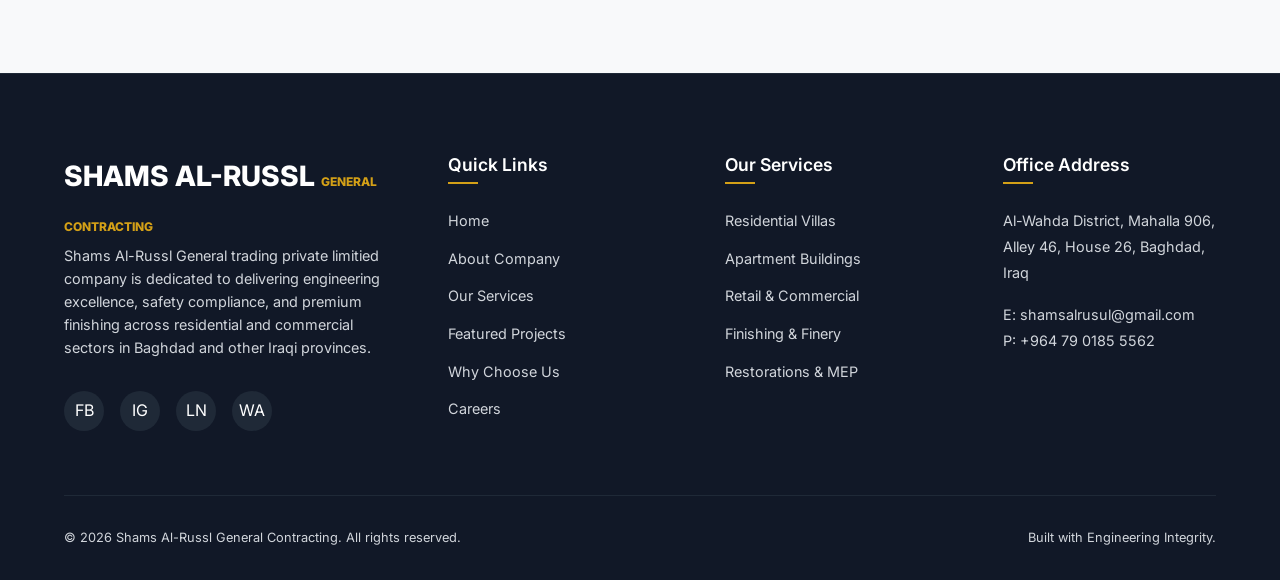
==== commit 47ab7de1: "Update index.html" ====
--- a/index.html
+++ b/index.html
@@ -605,7 +605,7 @@
             <div class="contact-icon">📍</div>
             <div class="contact-details-text">
               <h4>Office Address</h4>
-              <p>Al-Wahda District, Baghdad, Iraq</p>
+              <p>Al-Wahda District, Mahalla 906, Alley 46, House 26, Baghdad, Iraq </p>
             </div>
           </div>
 
@@ -704,7 +704,7 @@
             SHAMS AL-RUSSL
             <span class="logo-subtext">GENERAL CONTRACTING</span>
           </a>
-          <p>Shams Al-Russl General Contracting is dedicated to delivering engineering excellence, safety compliance, and premium finishing across residential and commercial sectors in Baghdad and other Iraqi provinces.</p>
+          <p>Shams Al-Russl General trading private limitied company is dedicated to delivering engineering excellence, safety compliance, and premium finishing across residential and commercial sectors in Baghdad and other Iraqi provinces.</p>
           <div class="footer-socials">
             <a href="https://facebook.com" class="footer-social-icon" aria-label="Facebook" target="_blank" rel="noopener">FB</a>
             <a href="https://instagram.com" class="footer-social-icon" aria-label="Instagram" target="_blank" rel="noopener">IG</a>
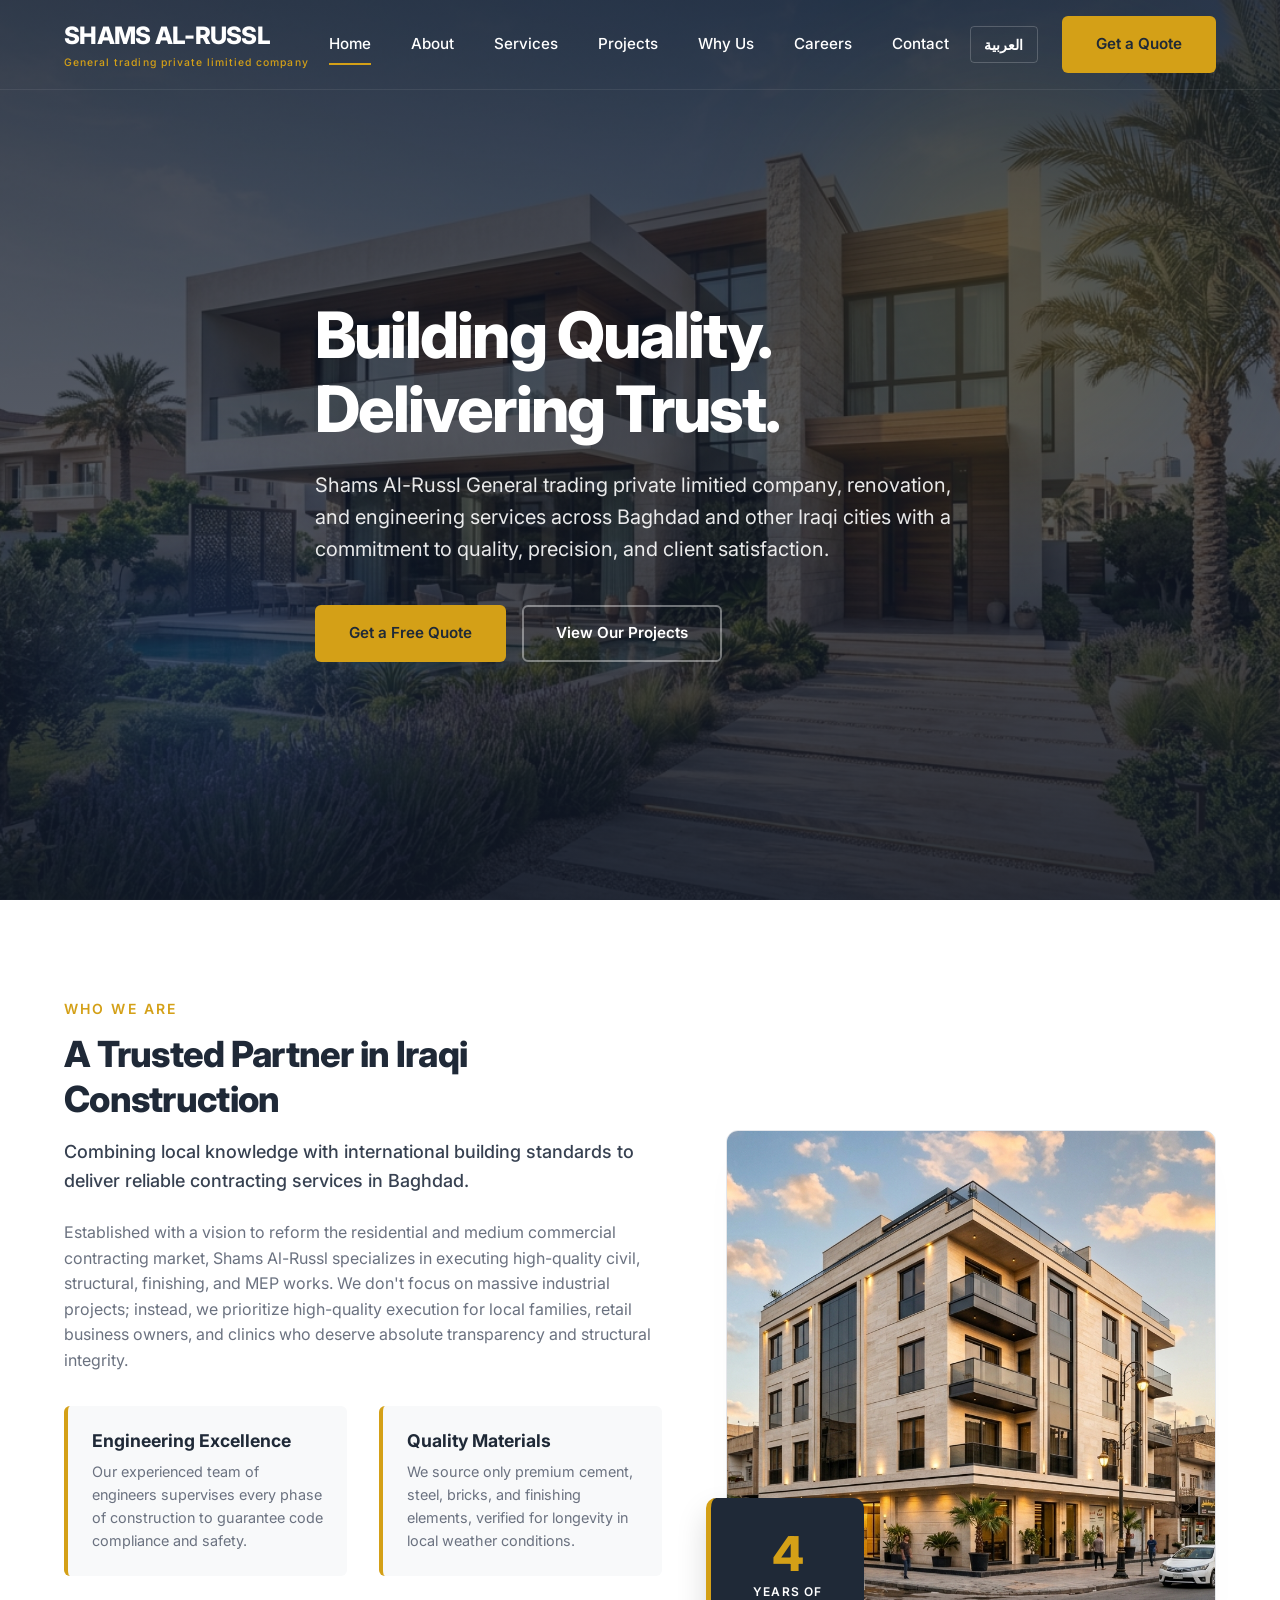
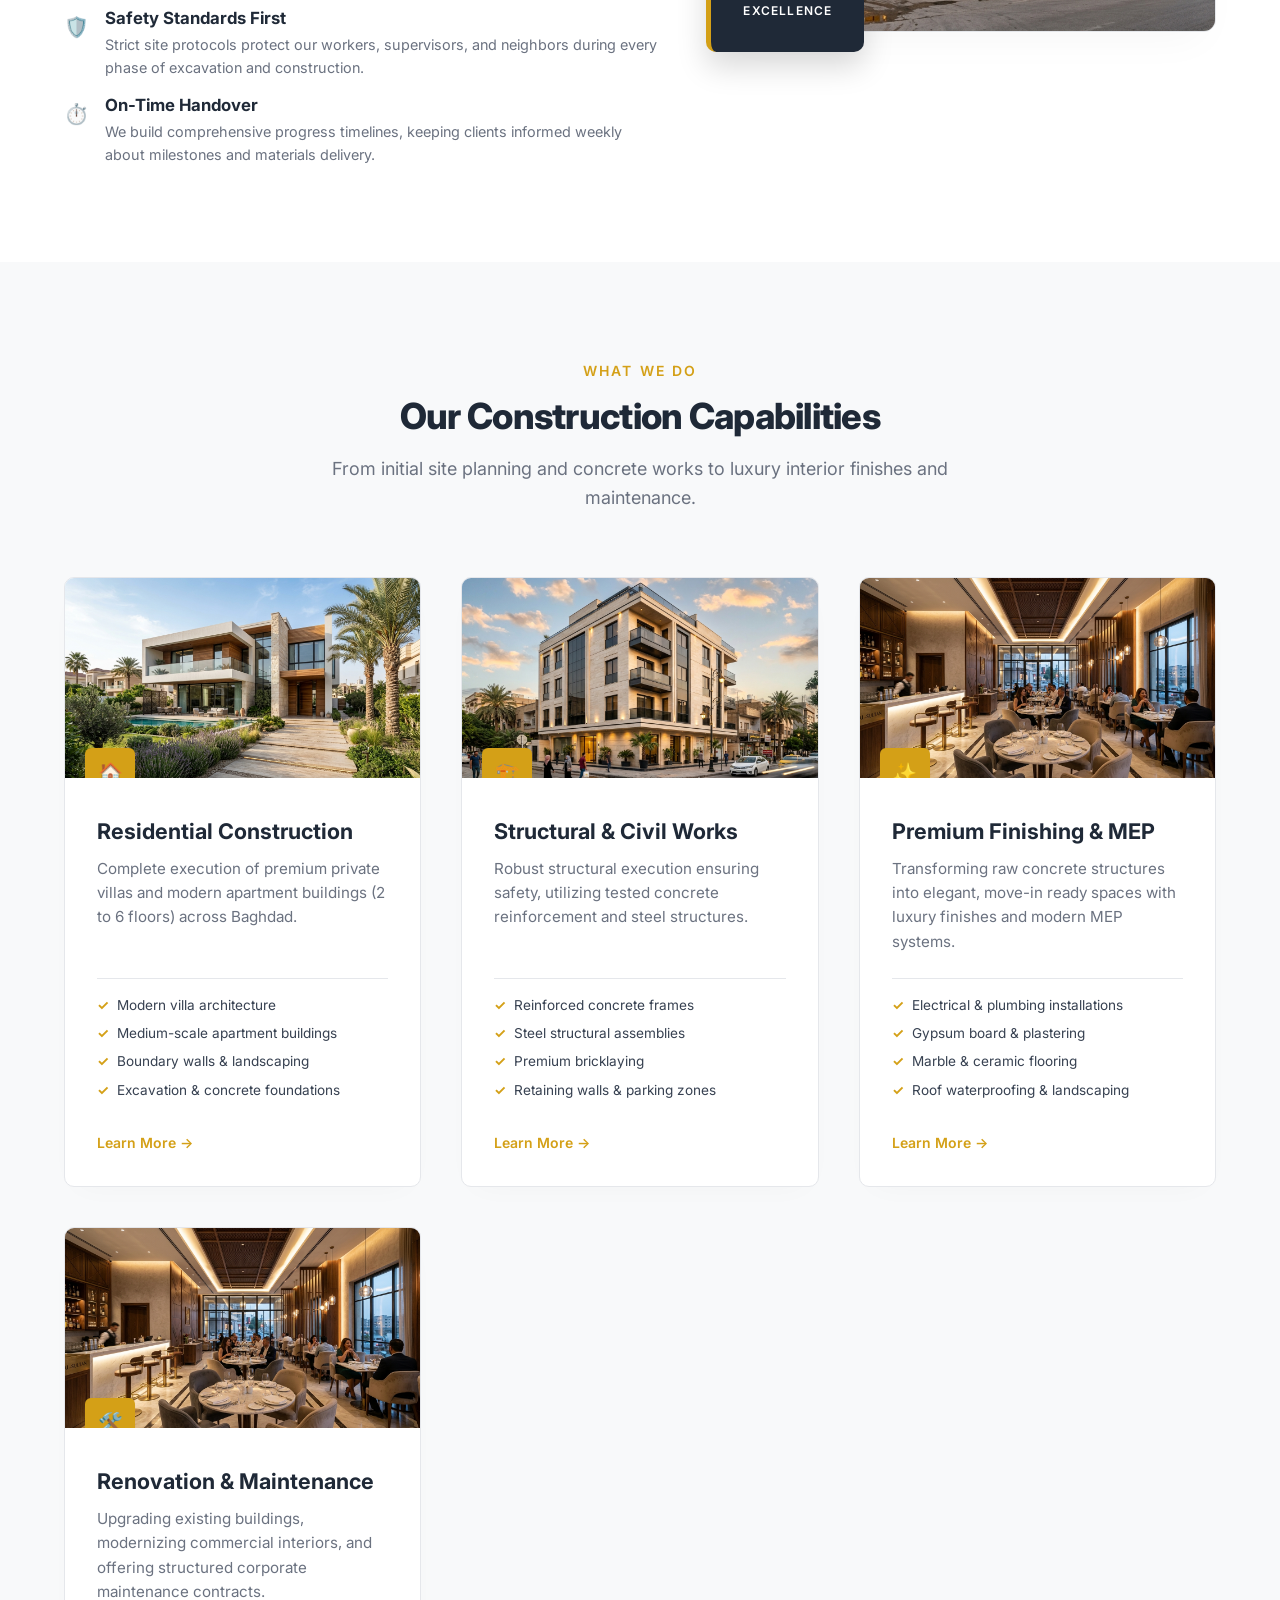
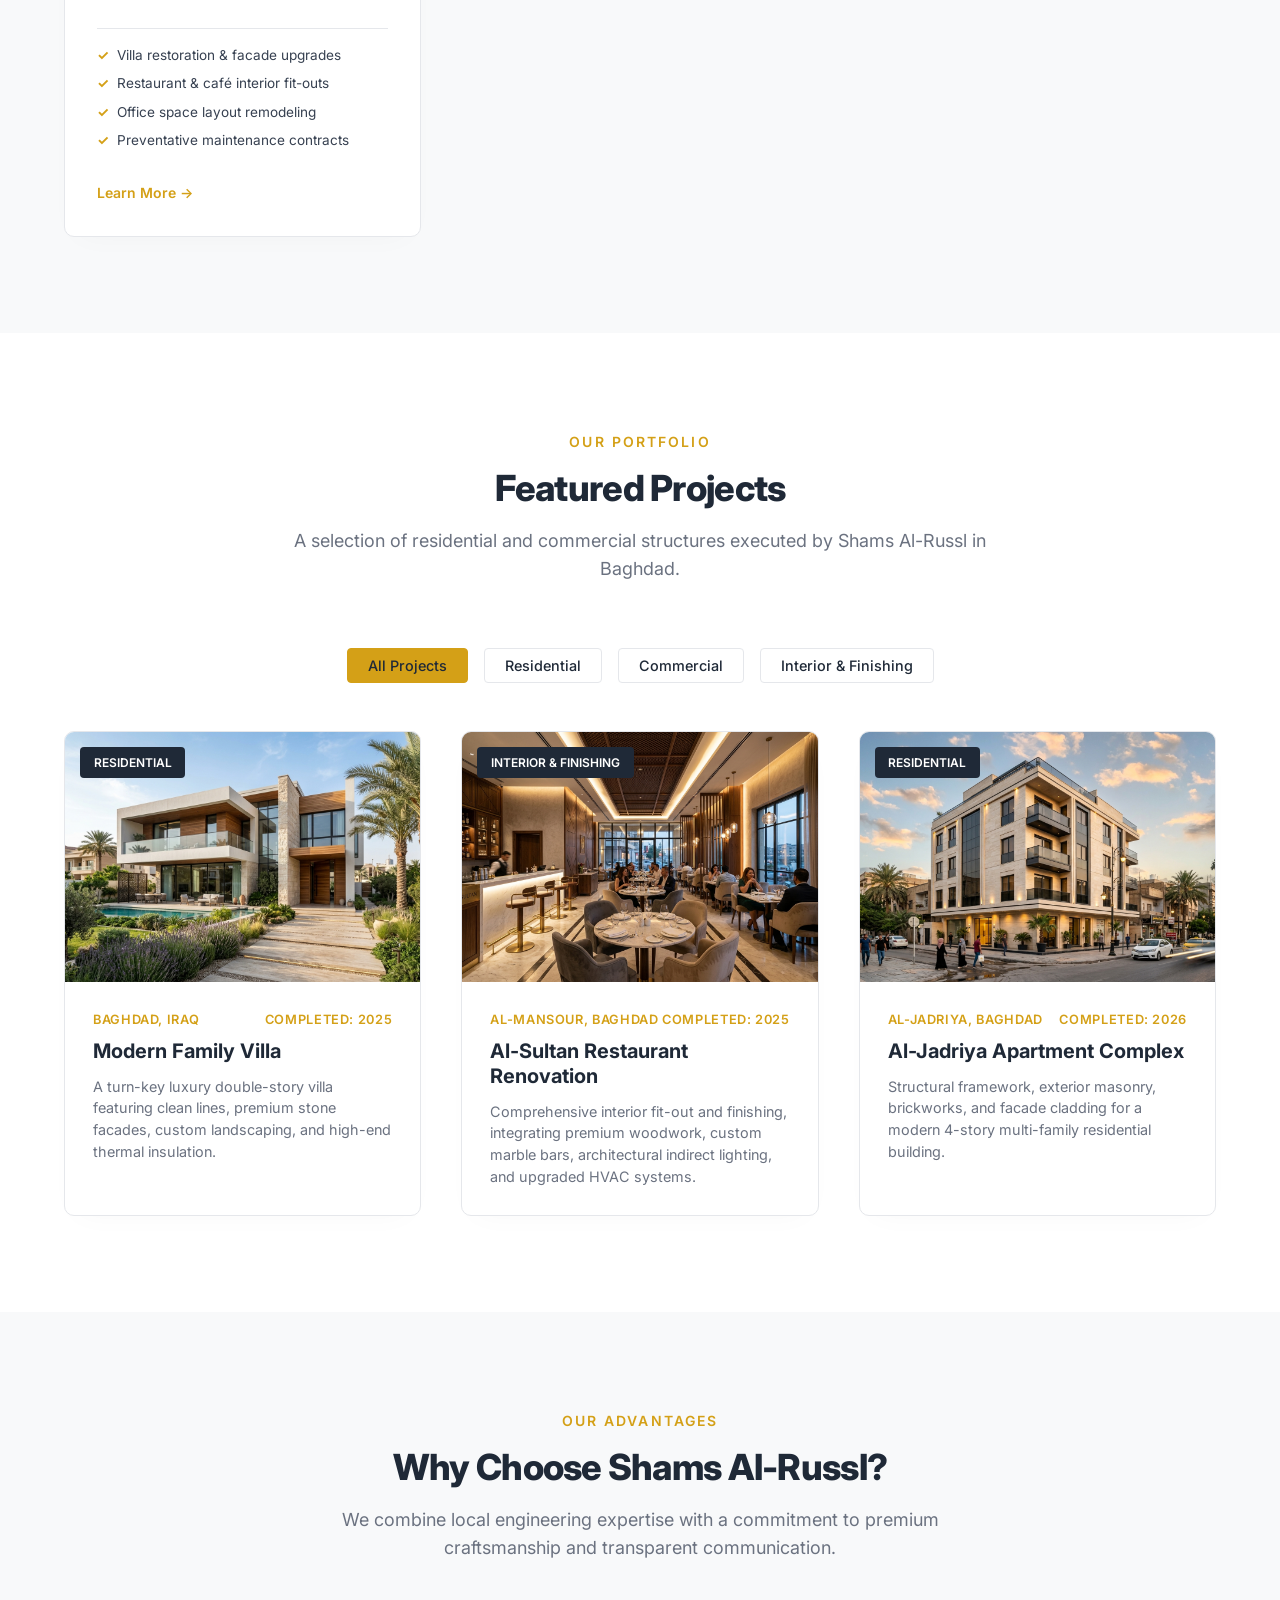
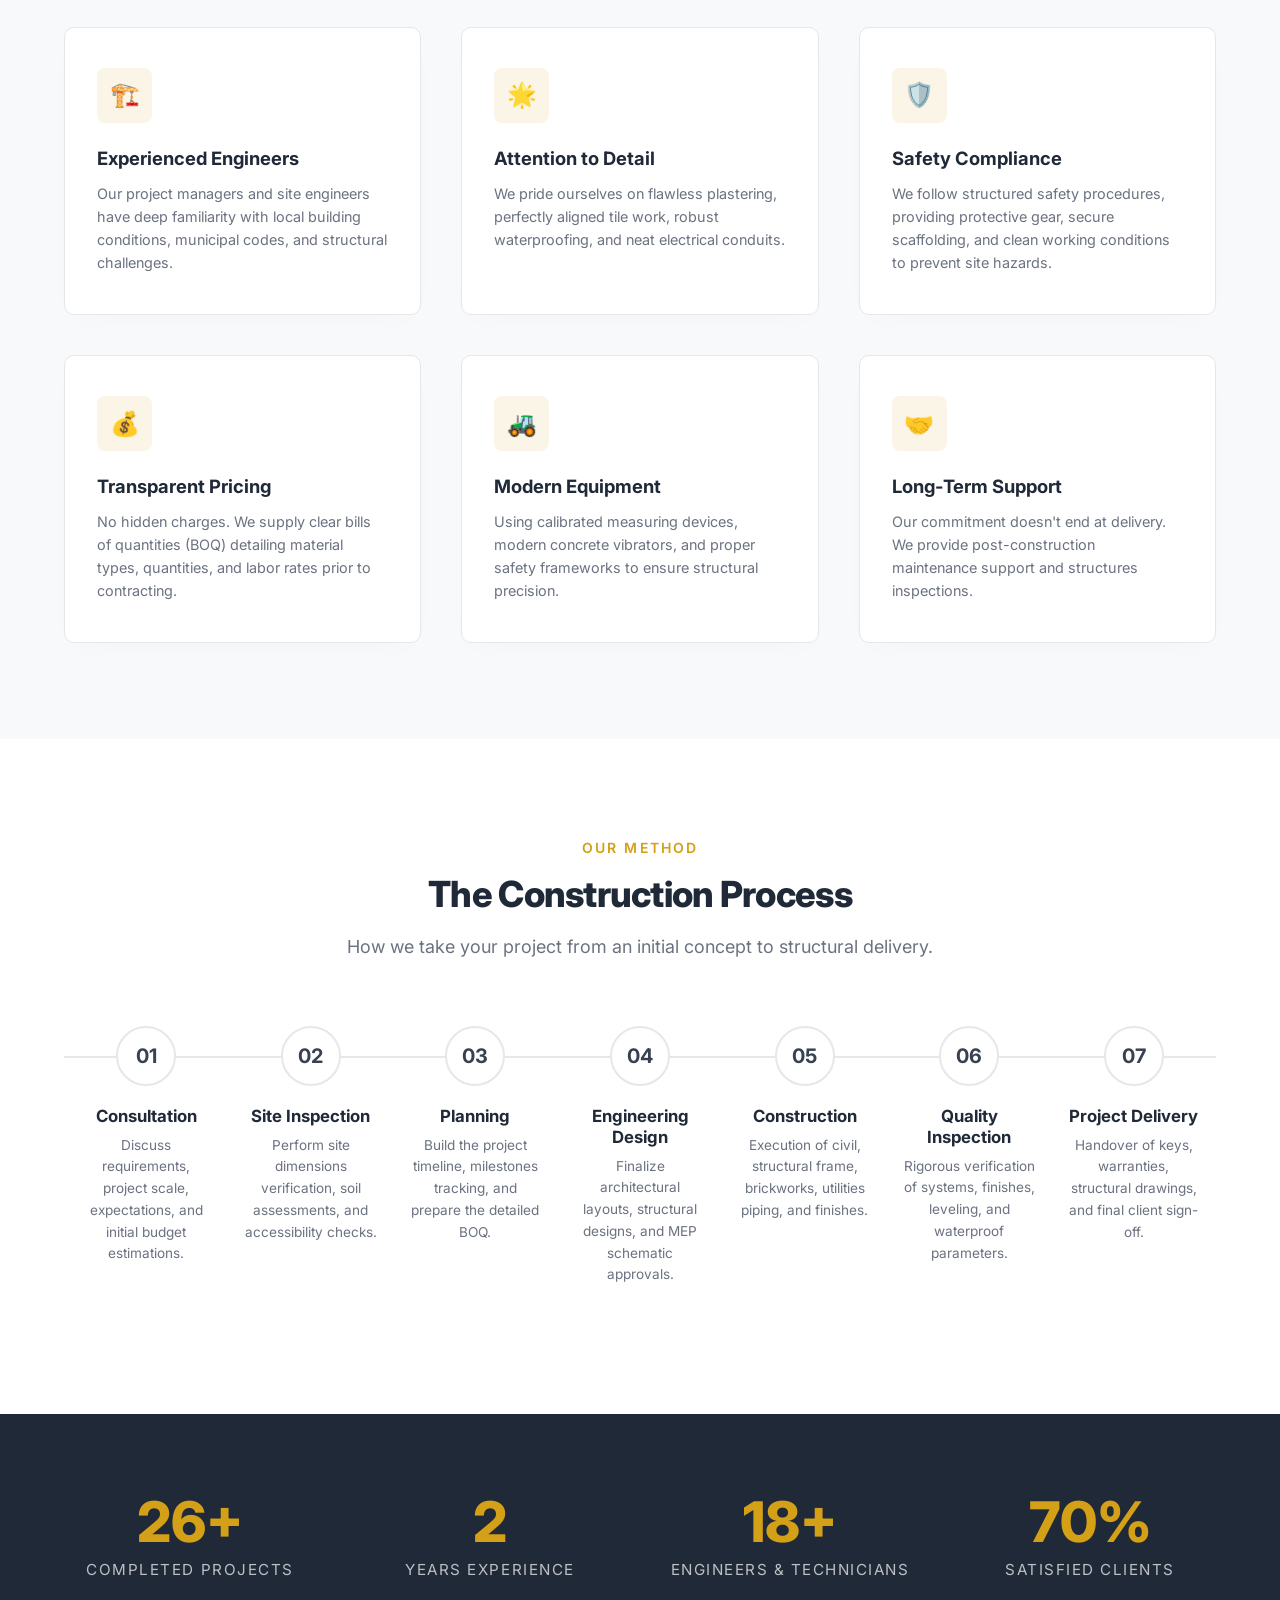
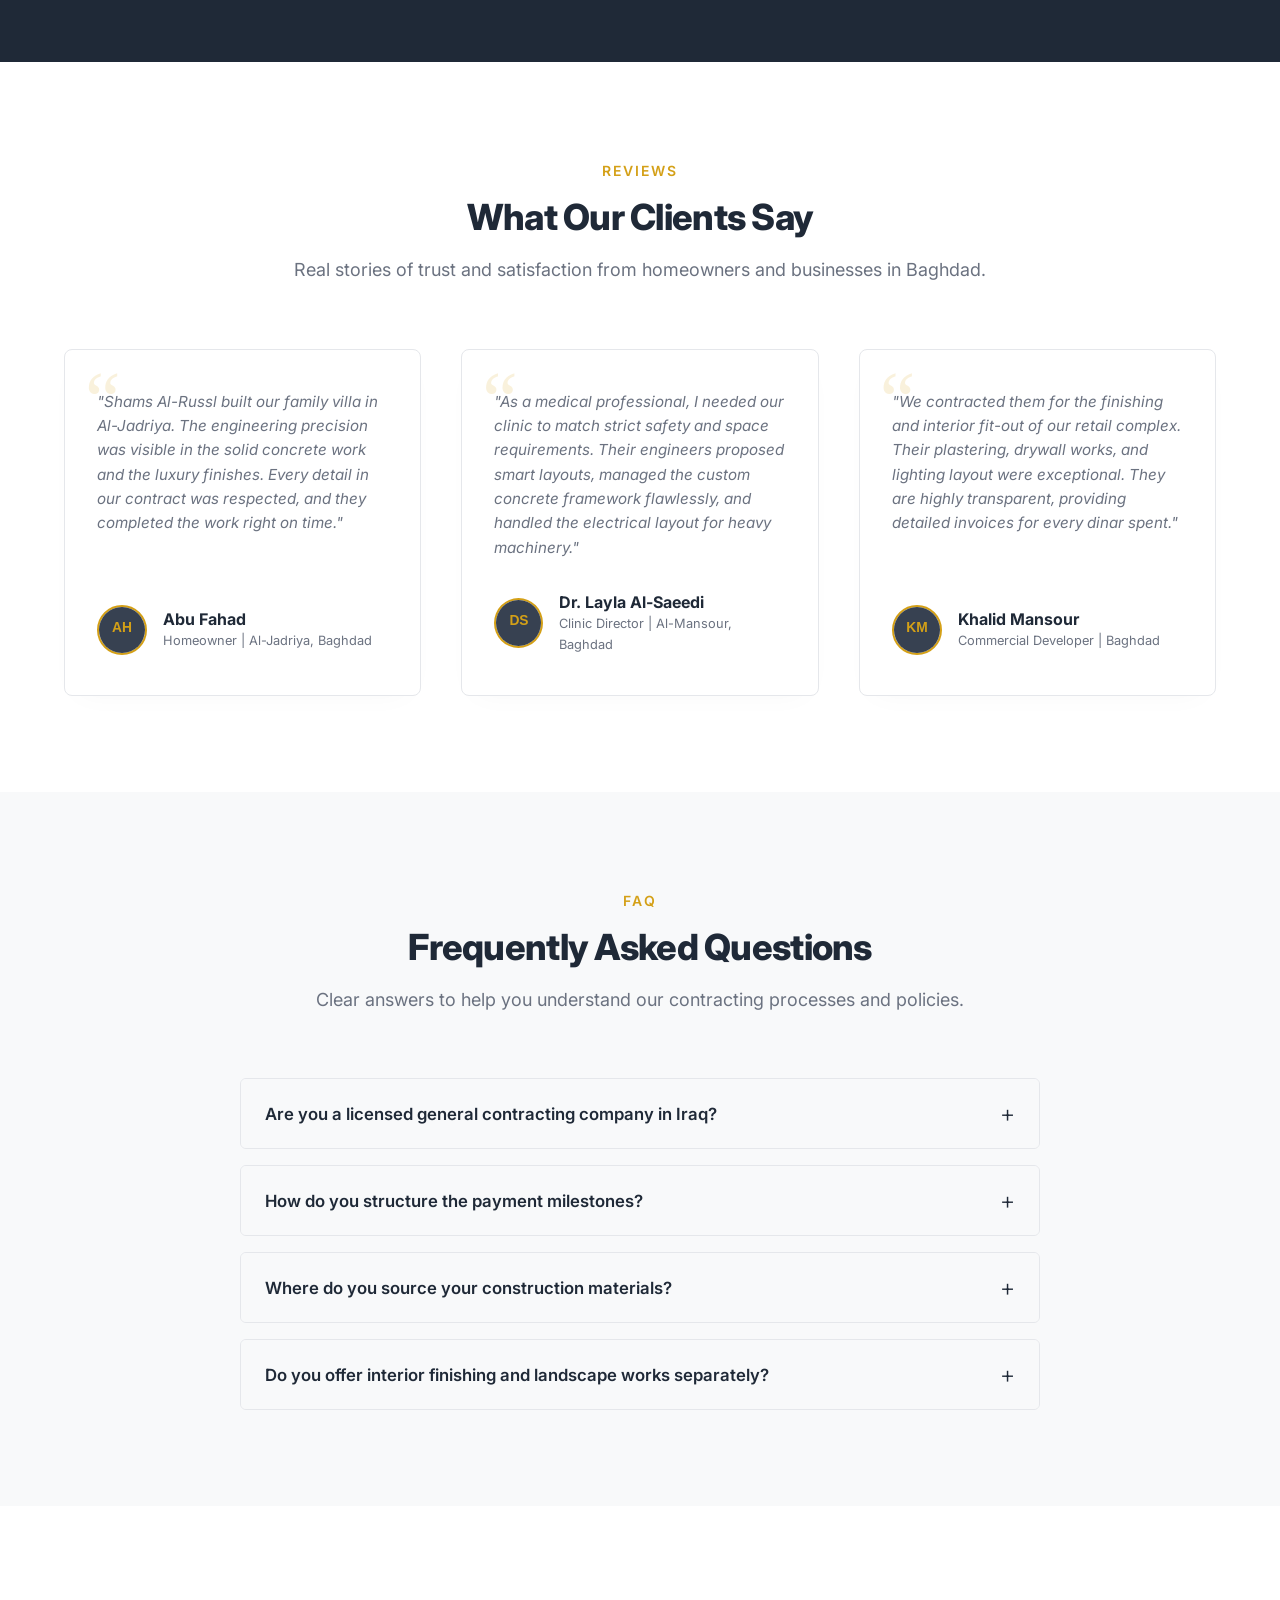
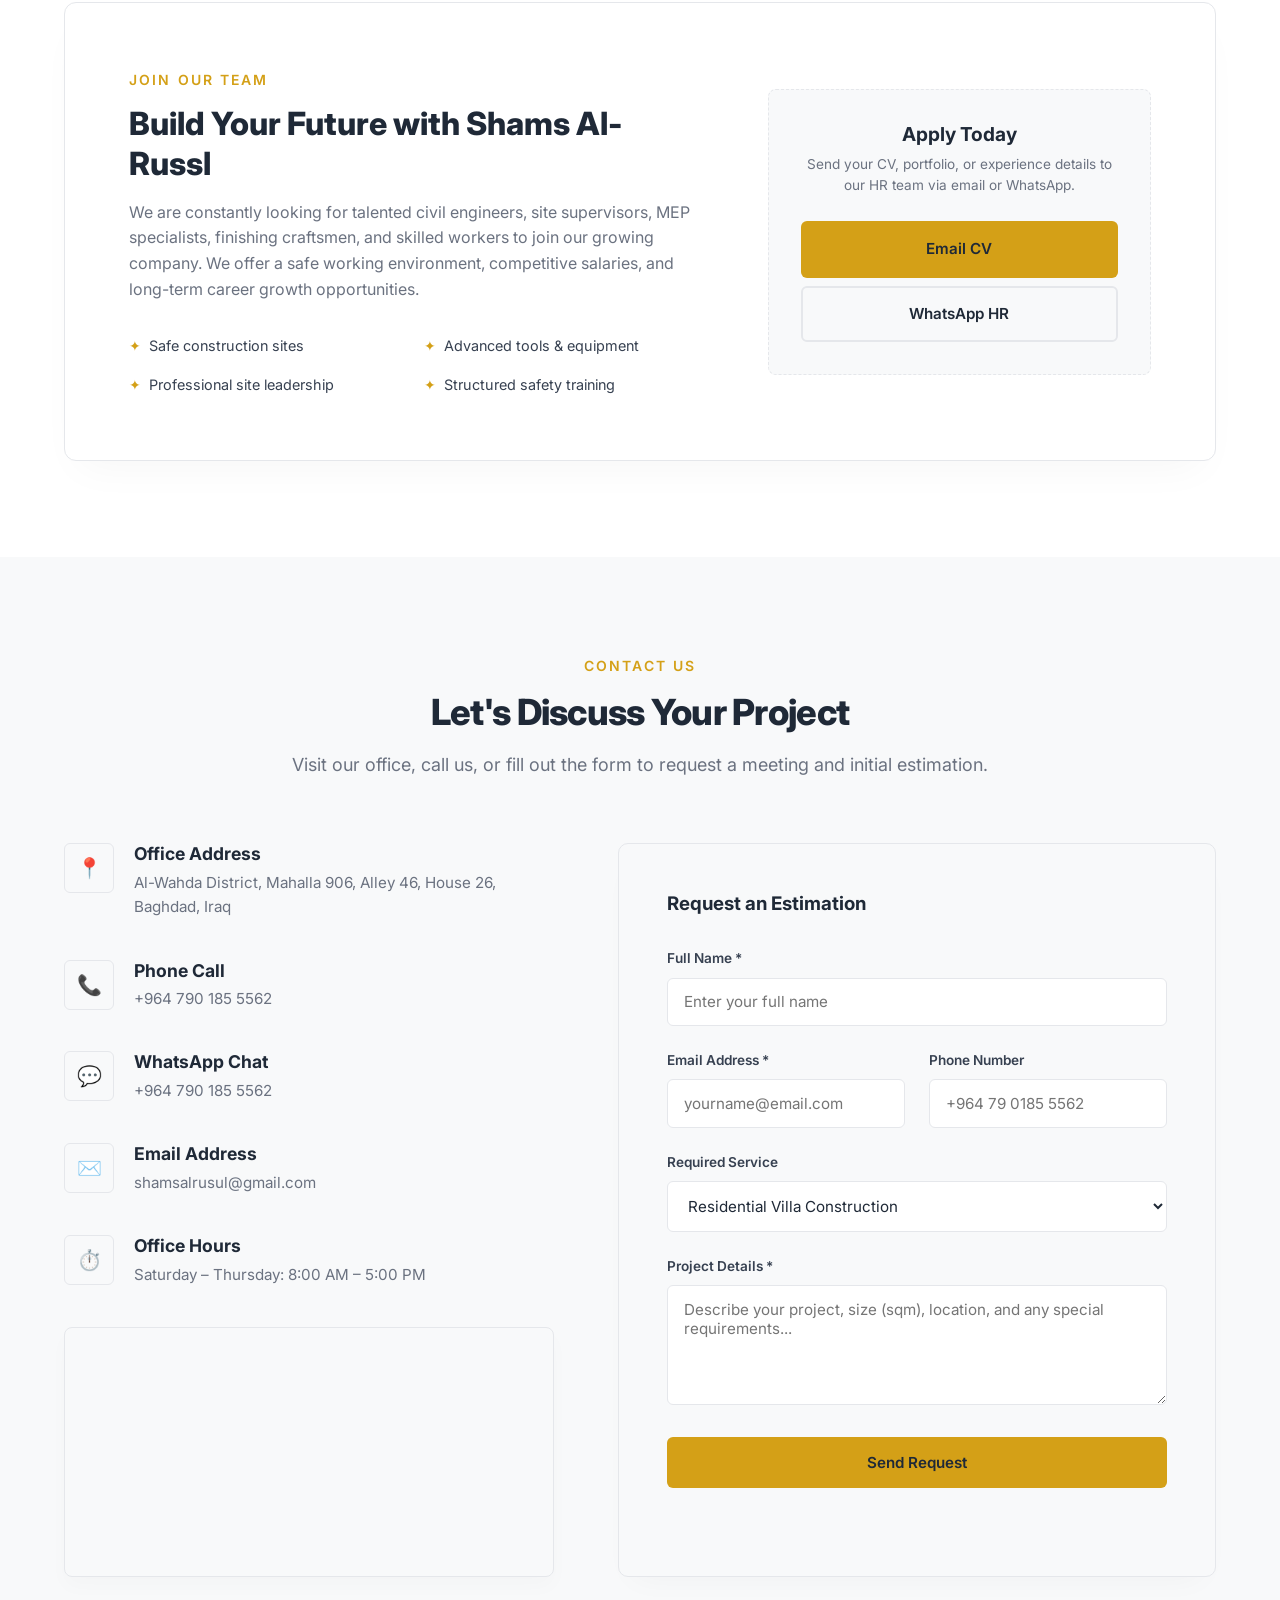
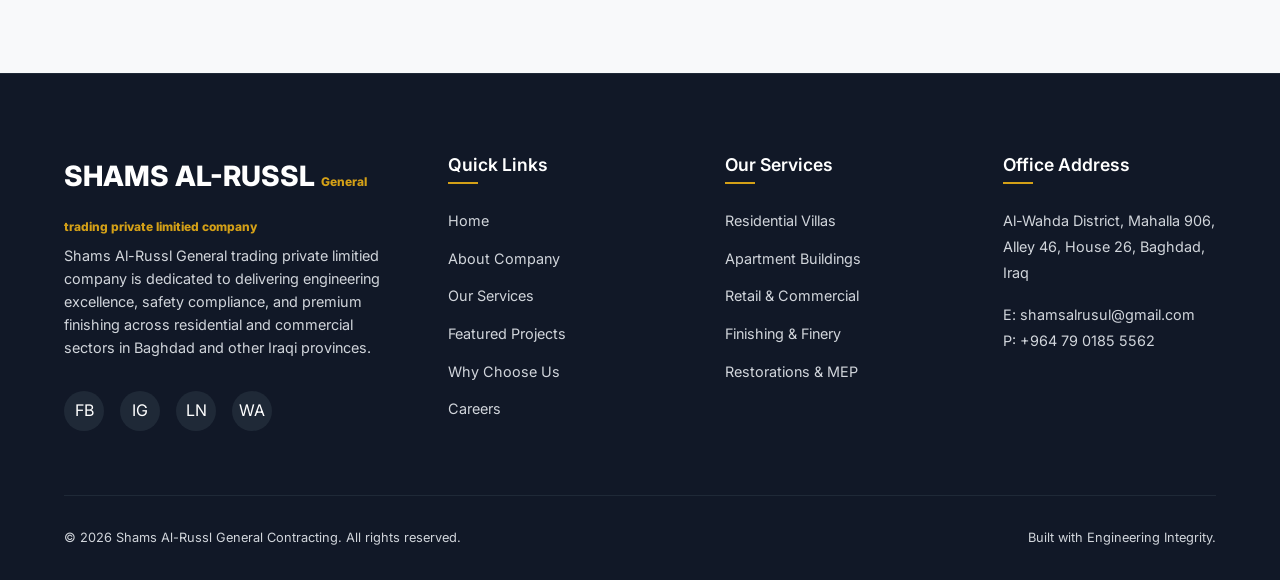
==== commit 09215b61: "Change logo subtext to full company name Updated the logo subtext to reflect the full company name." ====
--- a/index.html
+++ b/index.html
@@ -702,7 +702,7 @@
         <div class="footer-brand">
           <a href="#home" class="logo-text">
             SHAMS AL-RUSSL
-            <span class="logo-subtext">GENERAL CONTRACTING</span>
+            <span class="logo-subtext">General trading private limitied company</span>
           </a>
           <p>Shams Al-Russl General trading private limitied company is dedicated to delivering engineering excellence, safety compliance, and premium finishing across residential and commercial sectors in Baghdad and other Iraqi provinces.</p>
           <div class="footer-socials">
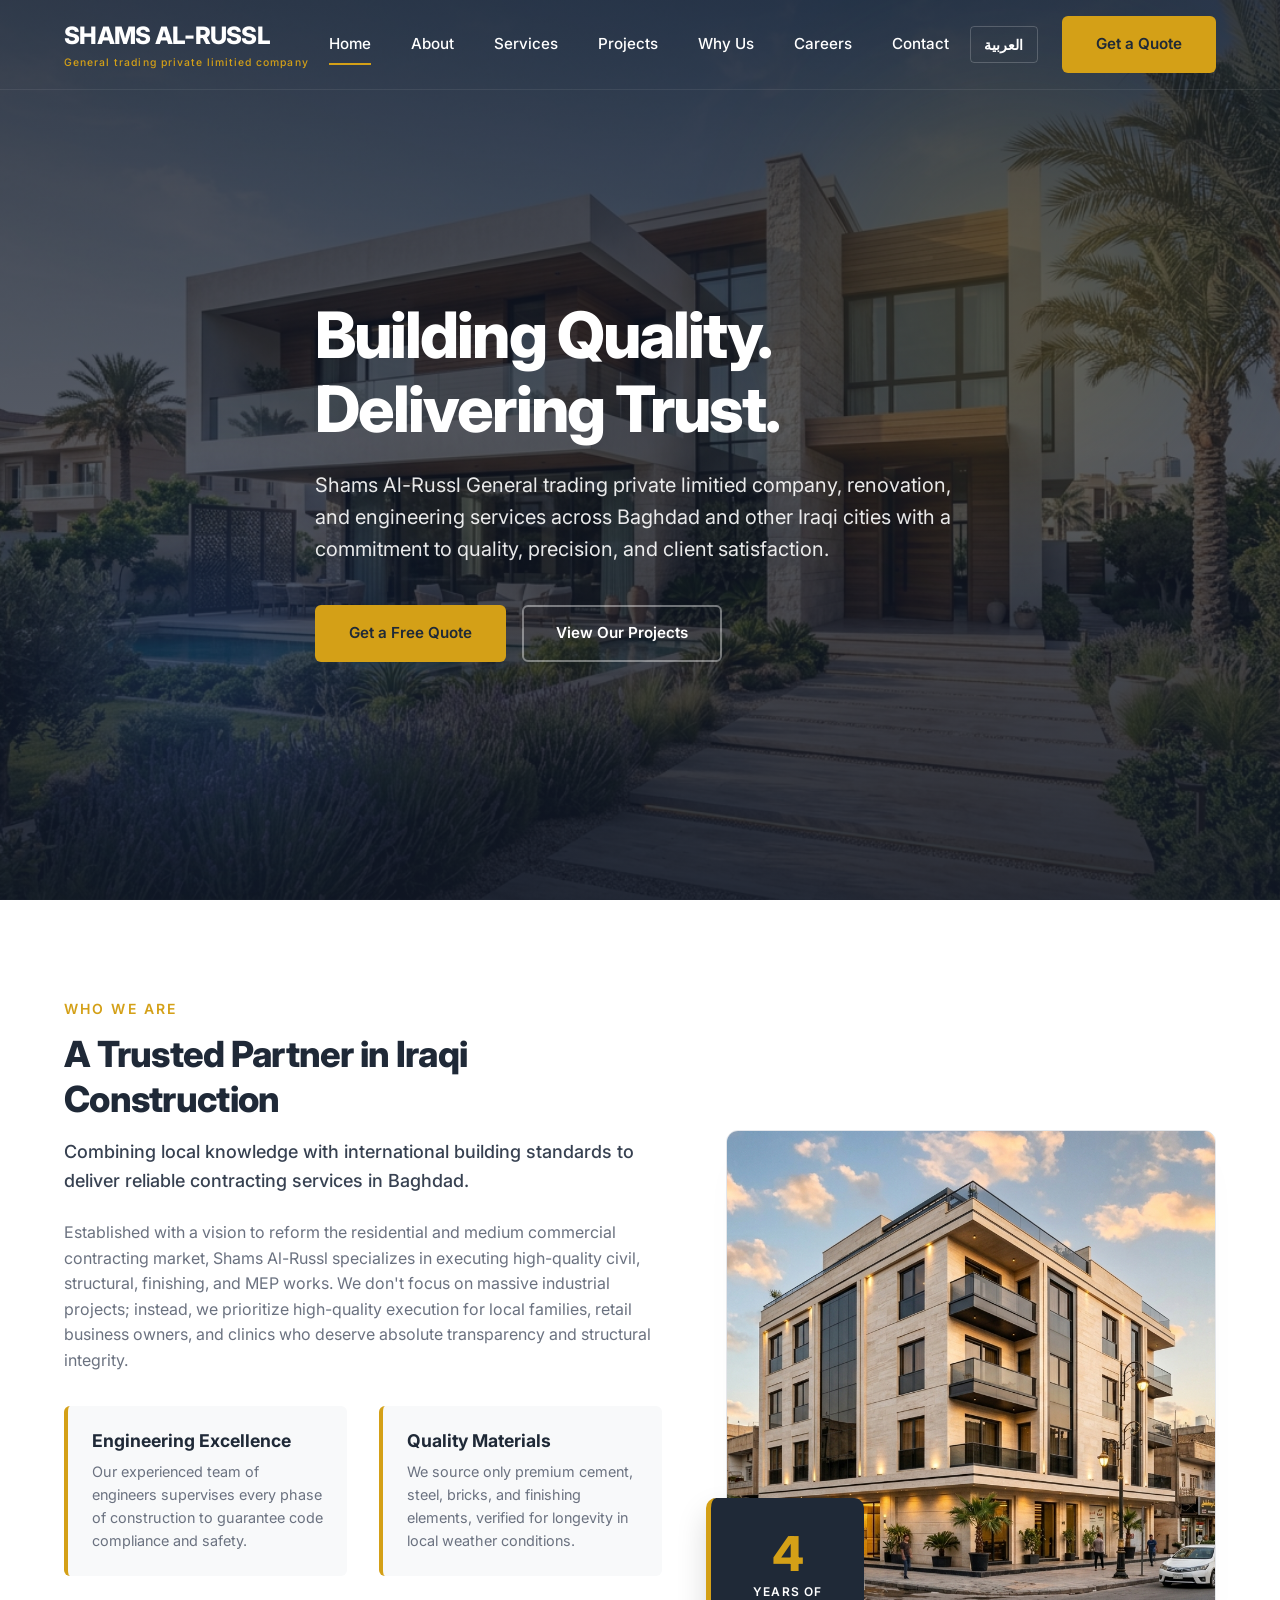
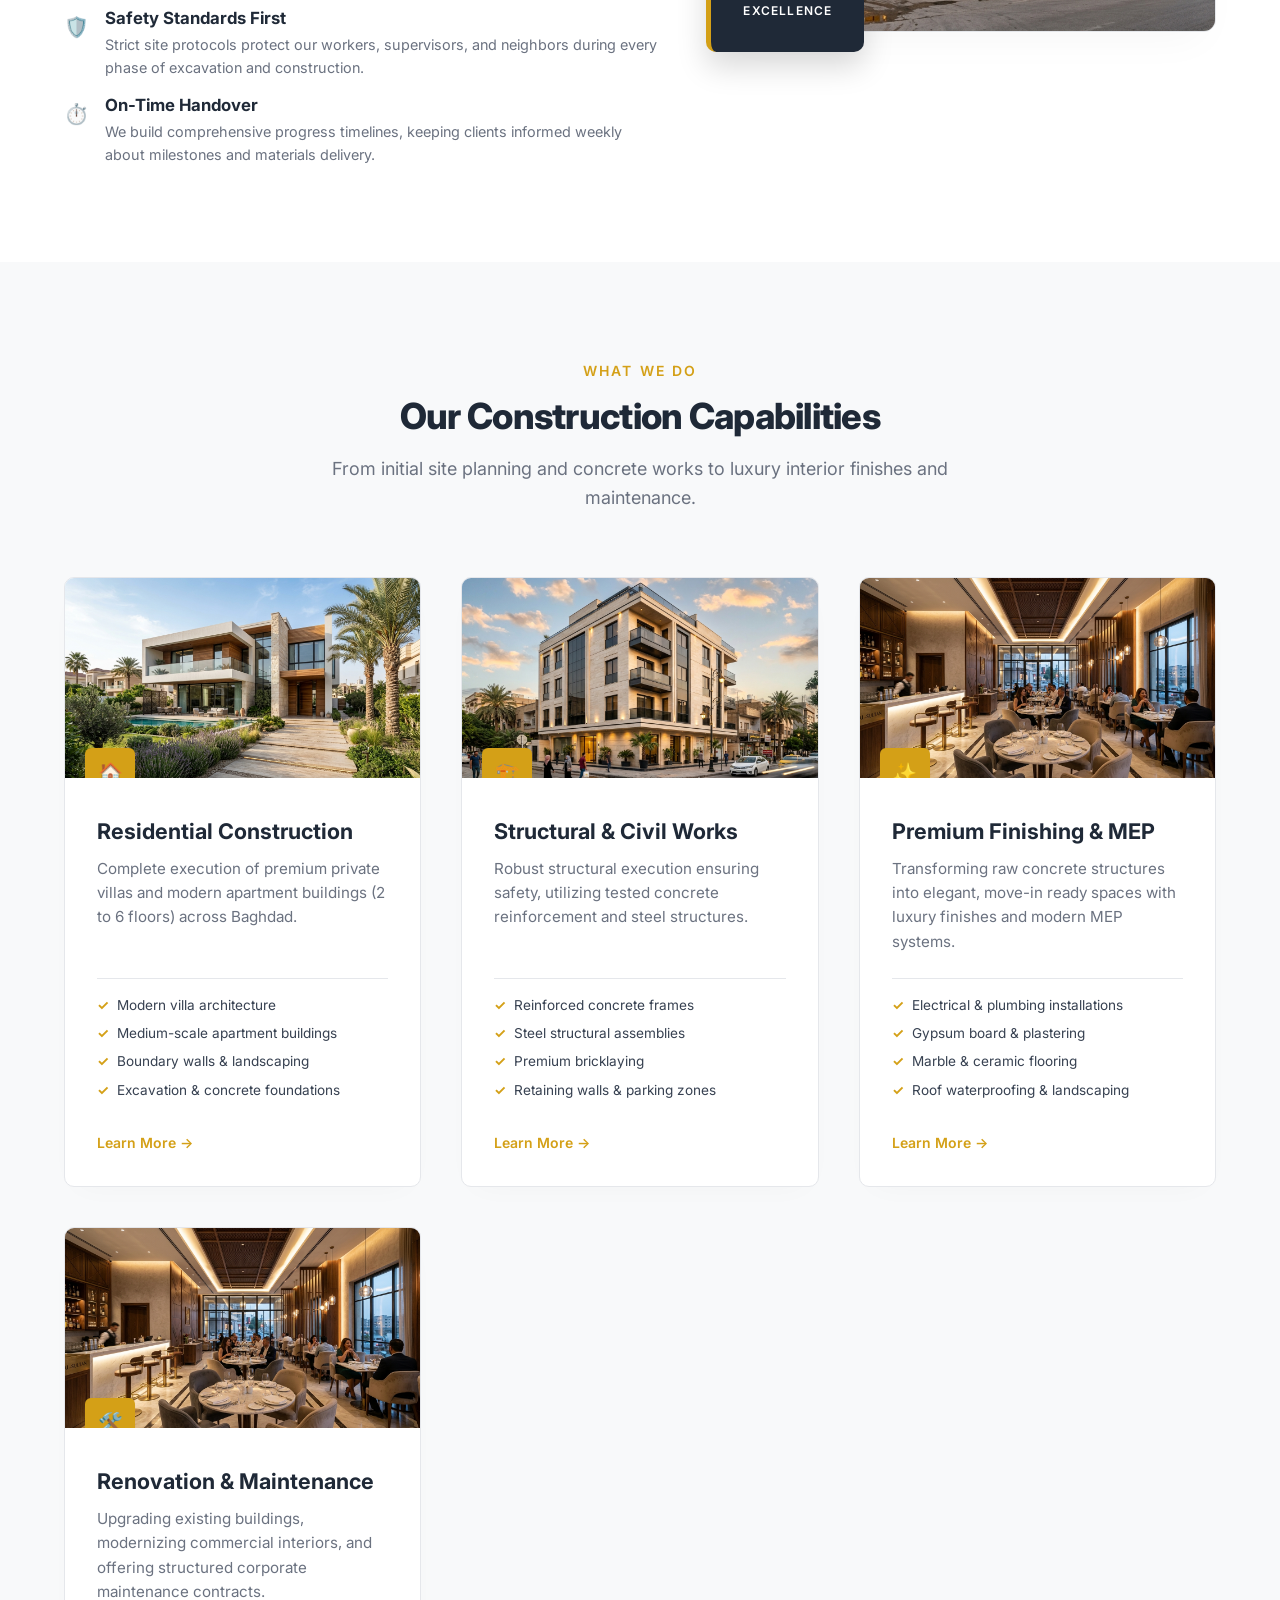
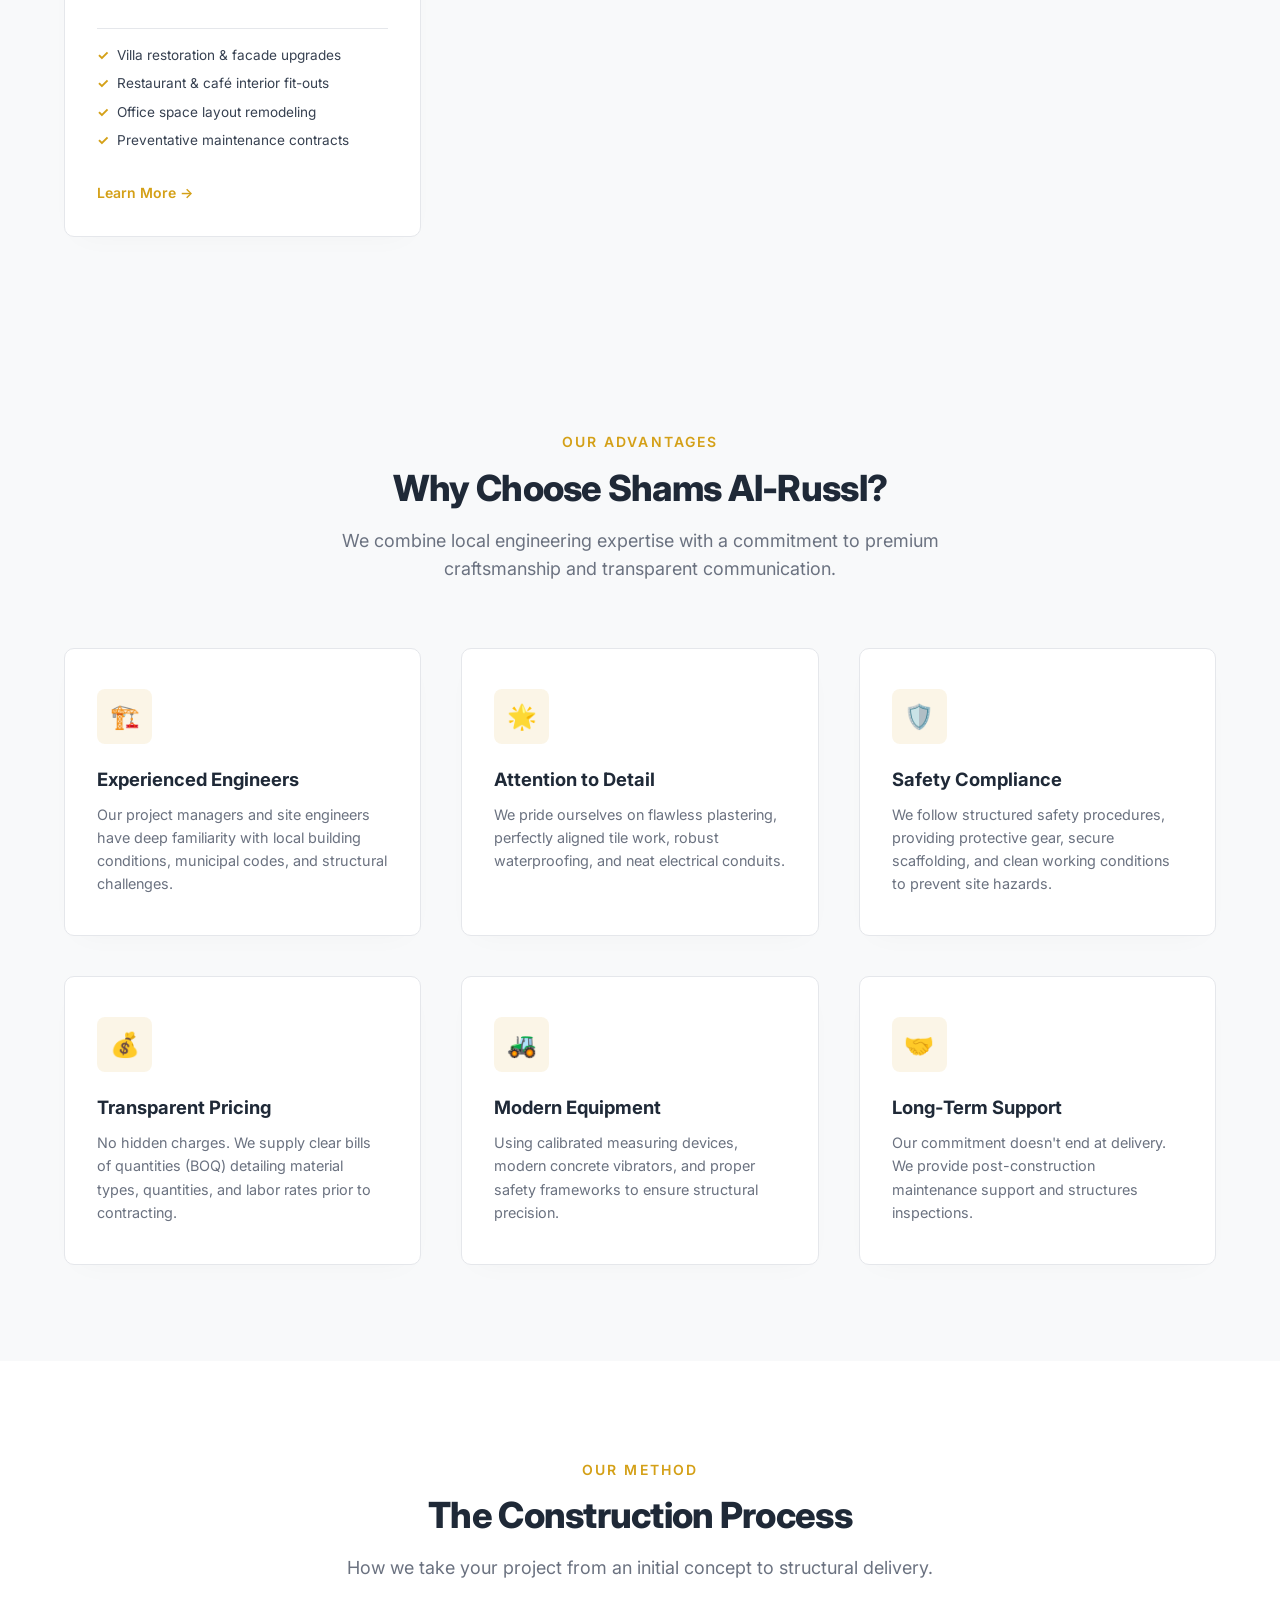
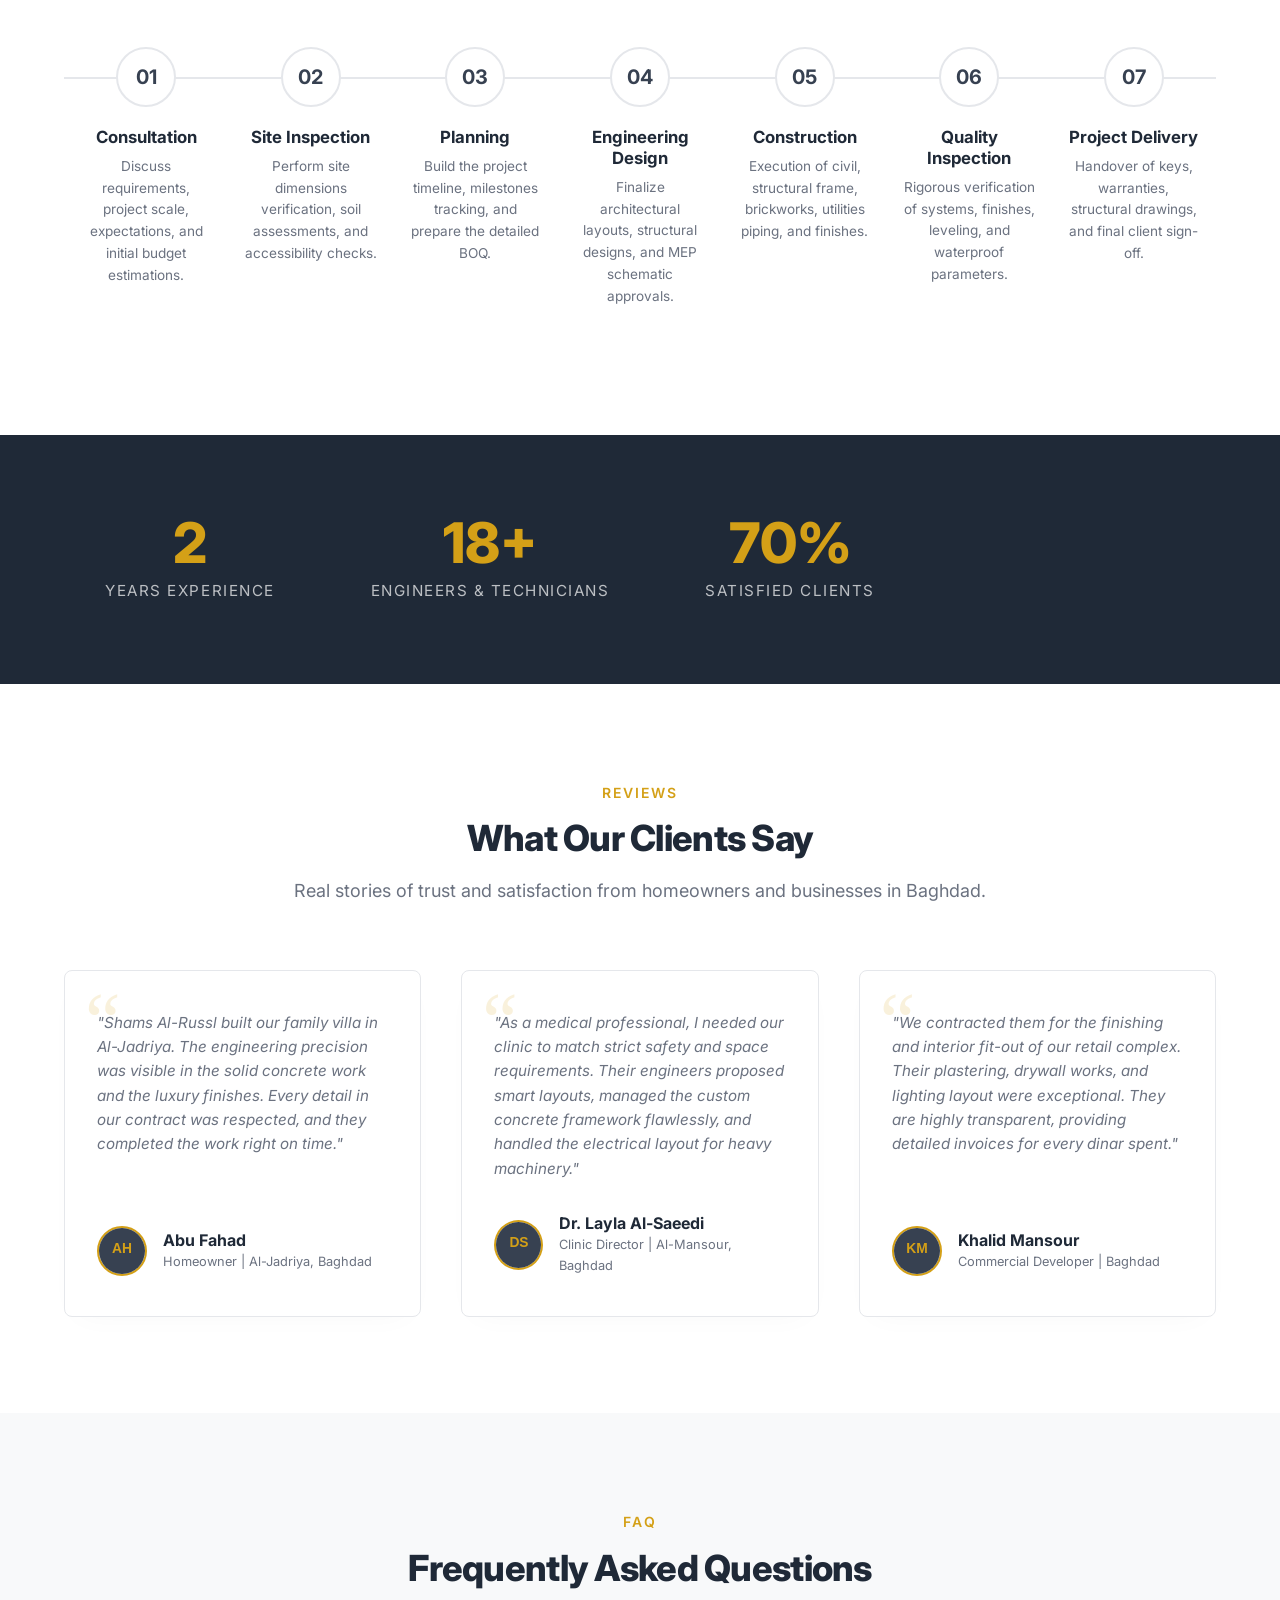
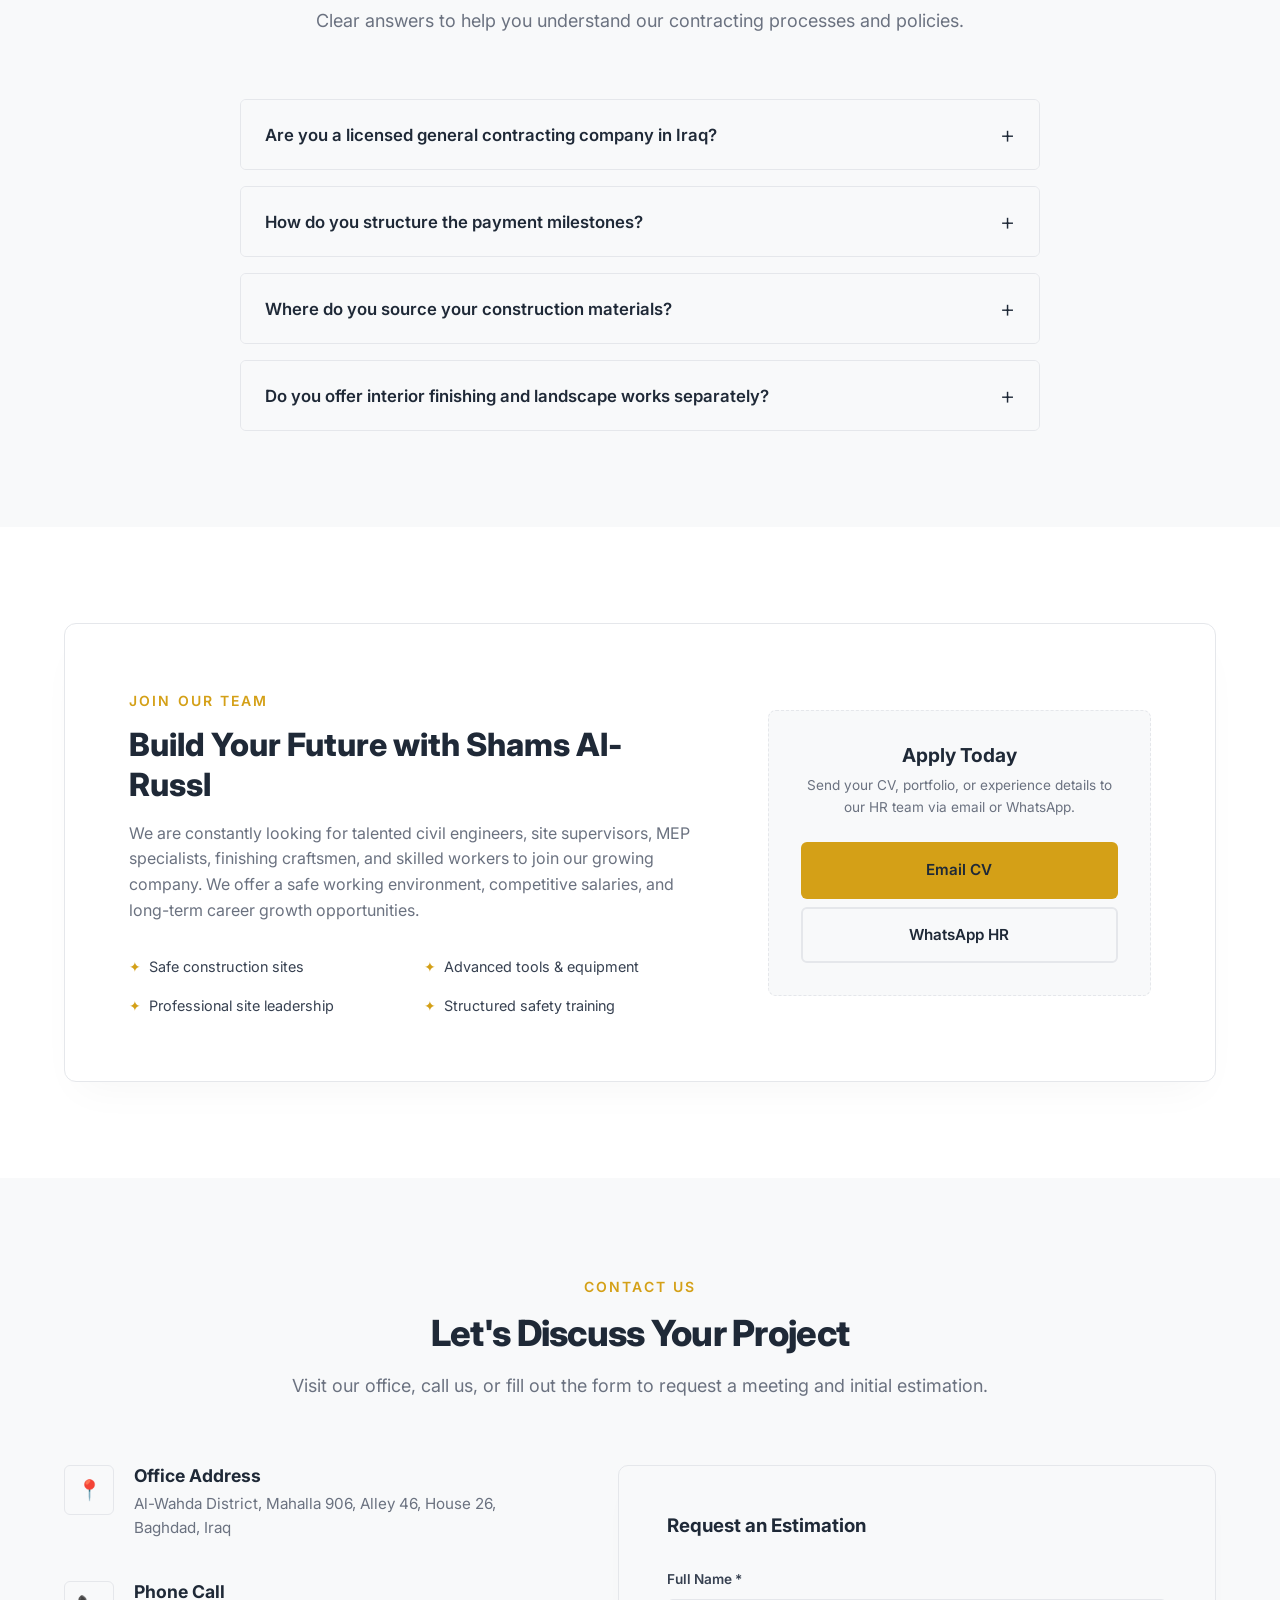
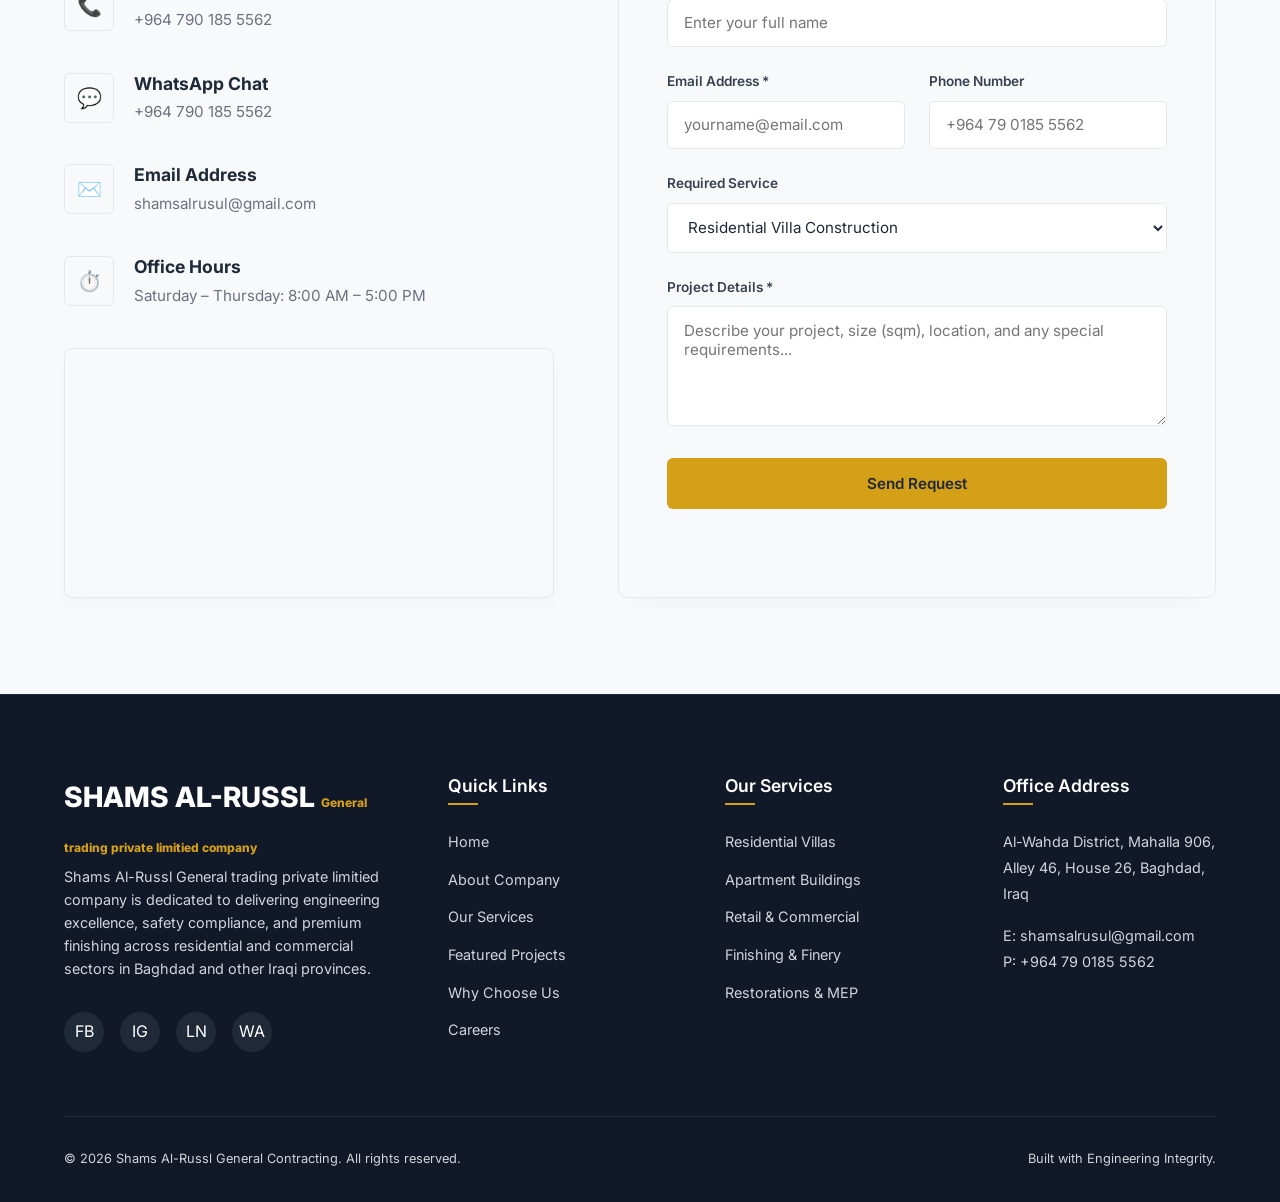
==== commit b4ed75d7: "Remove Featured Projects section and stats Removed the Featured Projects section and some statistics" ====
--- a/index.html
+++ b/index.html
@@ -236,76 +236,7 @@
     </div>
   </section>
 
-  <!-- Featured Projects Section -->
-  <section id="projects" class="section scroll-reveal">
-    <div class="container">
-      <div class="section-header">
-        <span class="section-subtitle">Our Portfolio</span>
-        <h2 class="section-title">Featured Projects</h2>
-        <p class="section-description">A selection of residential and commercial structures executed by Shams Al-Russl in Baghdad.</p>
-      </div>
-
-      <div class="portfolio-filters">
-        <button class="filter-btn active" data-filter="all">All Projects</button>
-        <button class="filter-btn" data-filter="residential">Residential</button>
-        <button class="filter-btn" data-filter="commercial">Commercial</button>
-        <button class="filter-btn" data-filter="interior">Interior & Finishing</button>
-      </div>
-
-      <div class="projects-grid">
-        <!-- Project 1 -->
-        <div class="project-card" data-category="residential">
-          <div class="project-img-wrap">
-            <span class="project-tag">Residential</span>
-            <img src="assets/images/hero_villa.jpg" alt="Modern Family Villa Baghdad" loading="lazy">
-          </div>
-          <div class="project-details">
-            <div class="project-meta">
-              <span>Baghdad, Iraq</span>
-              <span>Completed: 2025</span>
-            </div>
-            <h4>Modern Family Villa</h4>
-            <p>A turn-key luxury double-story villa featuring clean lines, premium stone facades, custom landscaping, and high-end thermal insulation.</p>
-          </div>
-        </div>
-
-        
-
-        <!-- Project 3 -->
-        <div class="project-card" data-category="interior">
-          <div class="project-img-wrap">
-            <span class="project-tag">Interior & Finishing</span>
-            <img src="assets/images/project_restaurant.jpg" alt="Restaurant interior renovation Baghdad" loading="lazy">
-          </div>
-          <div class="project-details">
-            <div class="project-meta">
-              <span>Al-Mansour, Baghdad</span>
-              <span>Completed: 2025</span>
-            </div>
-            <h4>Al-Sultan Restaurant Renovation</h4>
-            <p>Comprehensive interior fit-out and finishing, integrating premium woodwork, custom marble bars, architectural indirect lighting, and upgraded HVAC systems.</p>
-          </div>
-        </div>
-
-        <!-- Project 4 -->
-        <div class="project-card" data-category="residential">
-          <div class="project-img-wrap">
-            <span class="project-tag">Residential</span>
-            <img src="assets/images/project_residential.jpg" alt="4-Story Residential Building Baghdad" loading="lazy">
-          </div>
-          <div class="project-details">
-            <div class="project-meta">
-              <span>Al-Jadriya, Baghdad</span>
-              <span>Completed: 2026</span>
-            </div>
-            <h4>Al-Jadriya Apartment Complex</h4>
-            <p>Structural framework, exterior masonry, brickworks, and facade cladding for a modern 4-story multi-family residential building.</p>
-          </div>
-        </div>
-      </div>
-    </div>
-  </section>
-
+  
   <!-- Why Choose Us Section -->
   <section id="why-us" class="section why-us scroll-reveal">
     <div class="container">
@@ -441,10 +372,6 @@
   <section class="section stats">
     <div class="container">
       <div class="stats-grid">
-        <div class="stat-item">
-          <h3 class="stat-number" data-target="36" data-suffix="+">0+</h3>
-          <p>Completed Projects</p>
-        </div>
         <div class="stat-item">
           <h3 class="stat-number" data-target="3" data-suffix="">0</h3>
           <p>Years Experience</p>
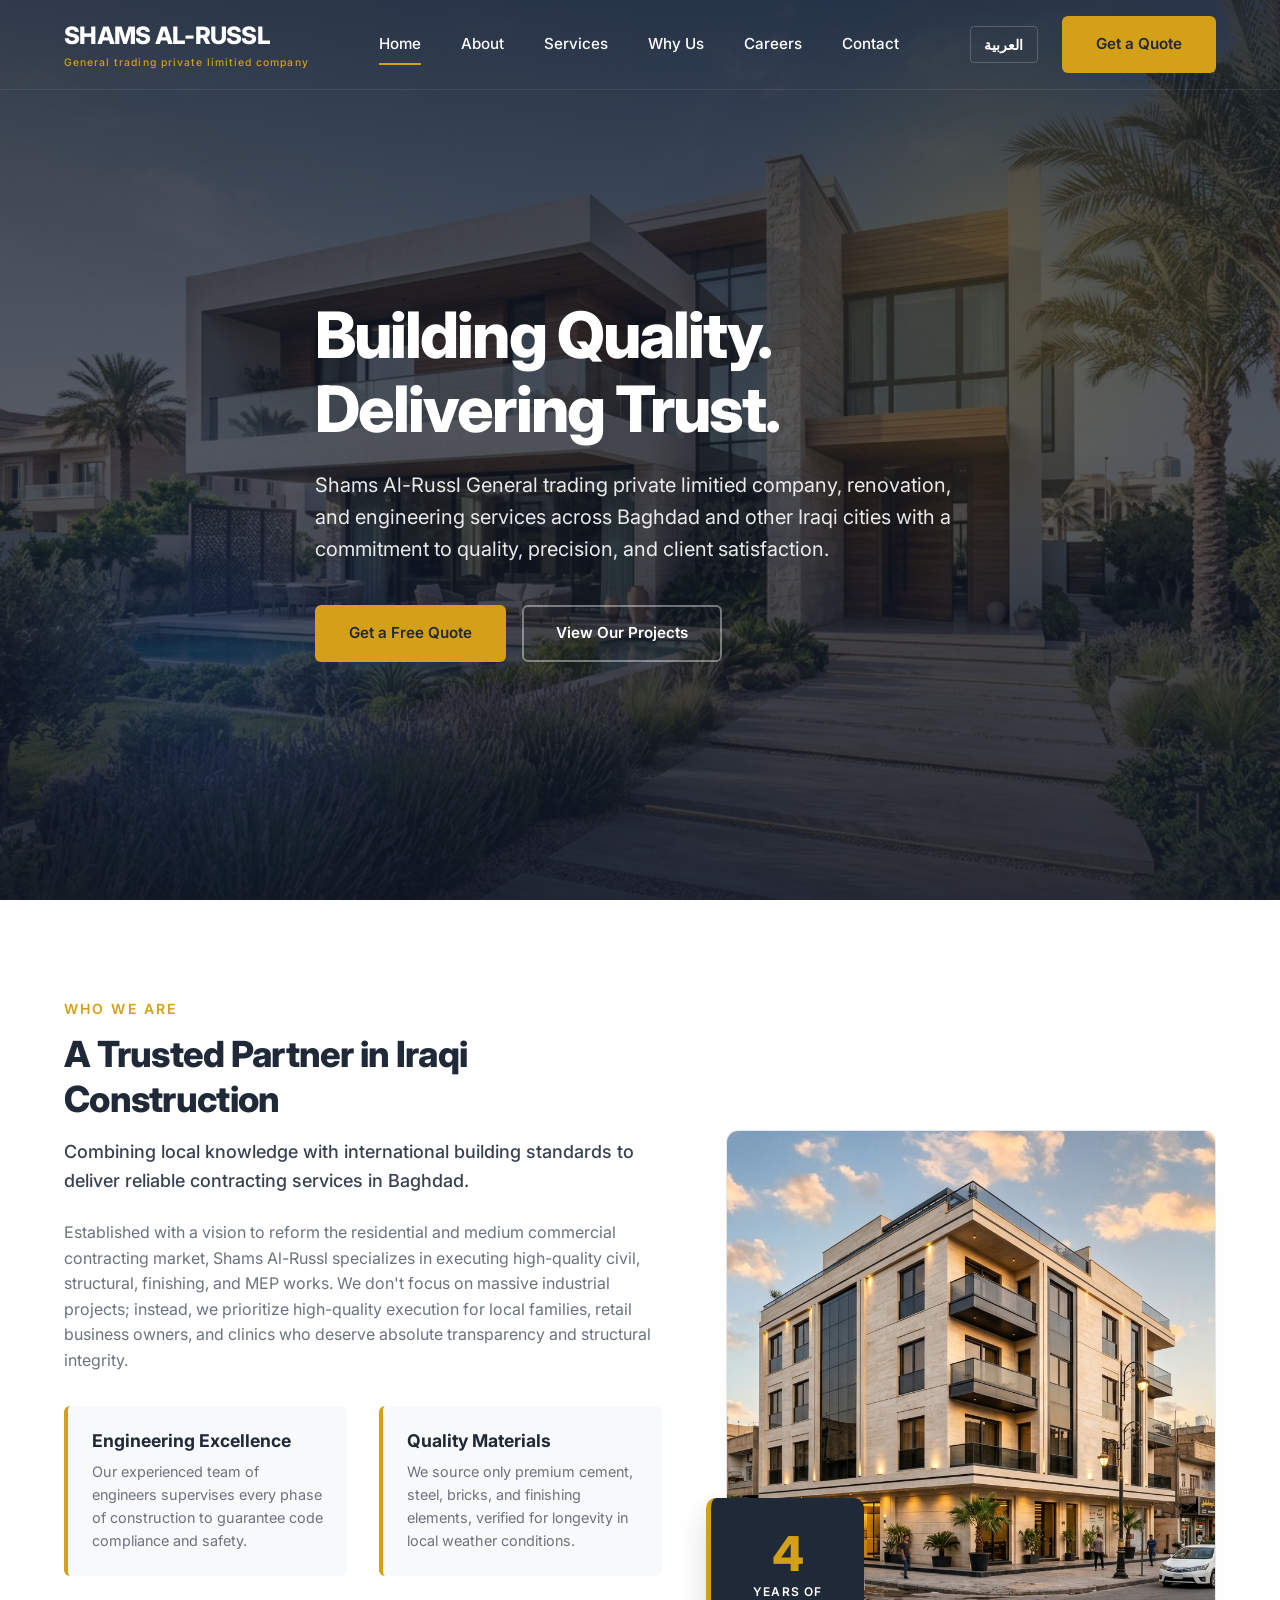
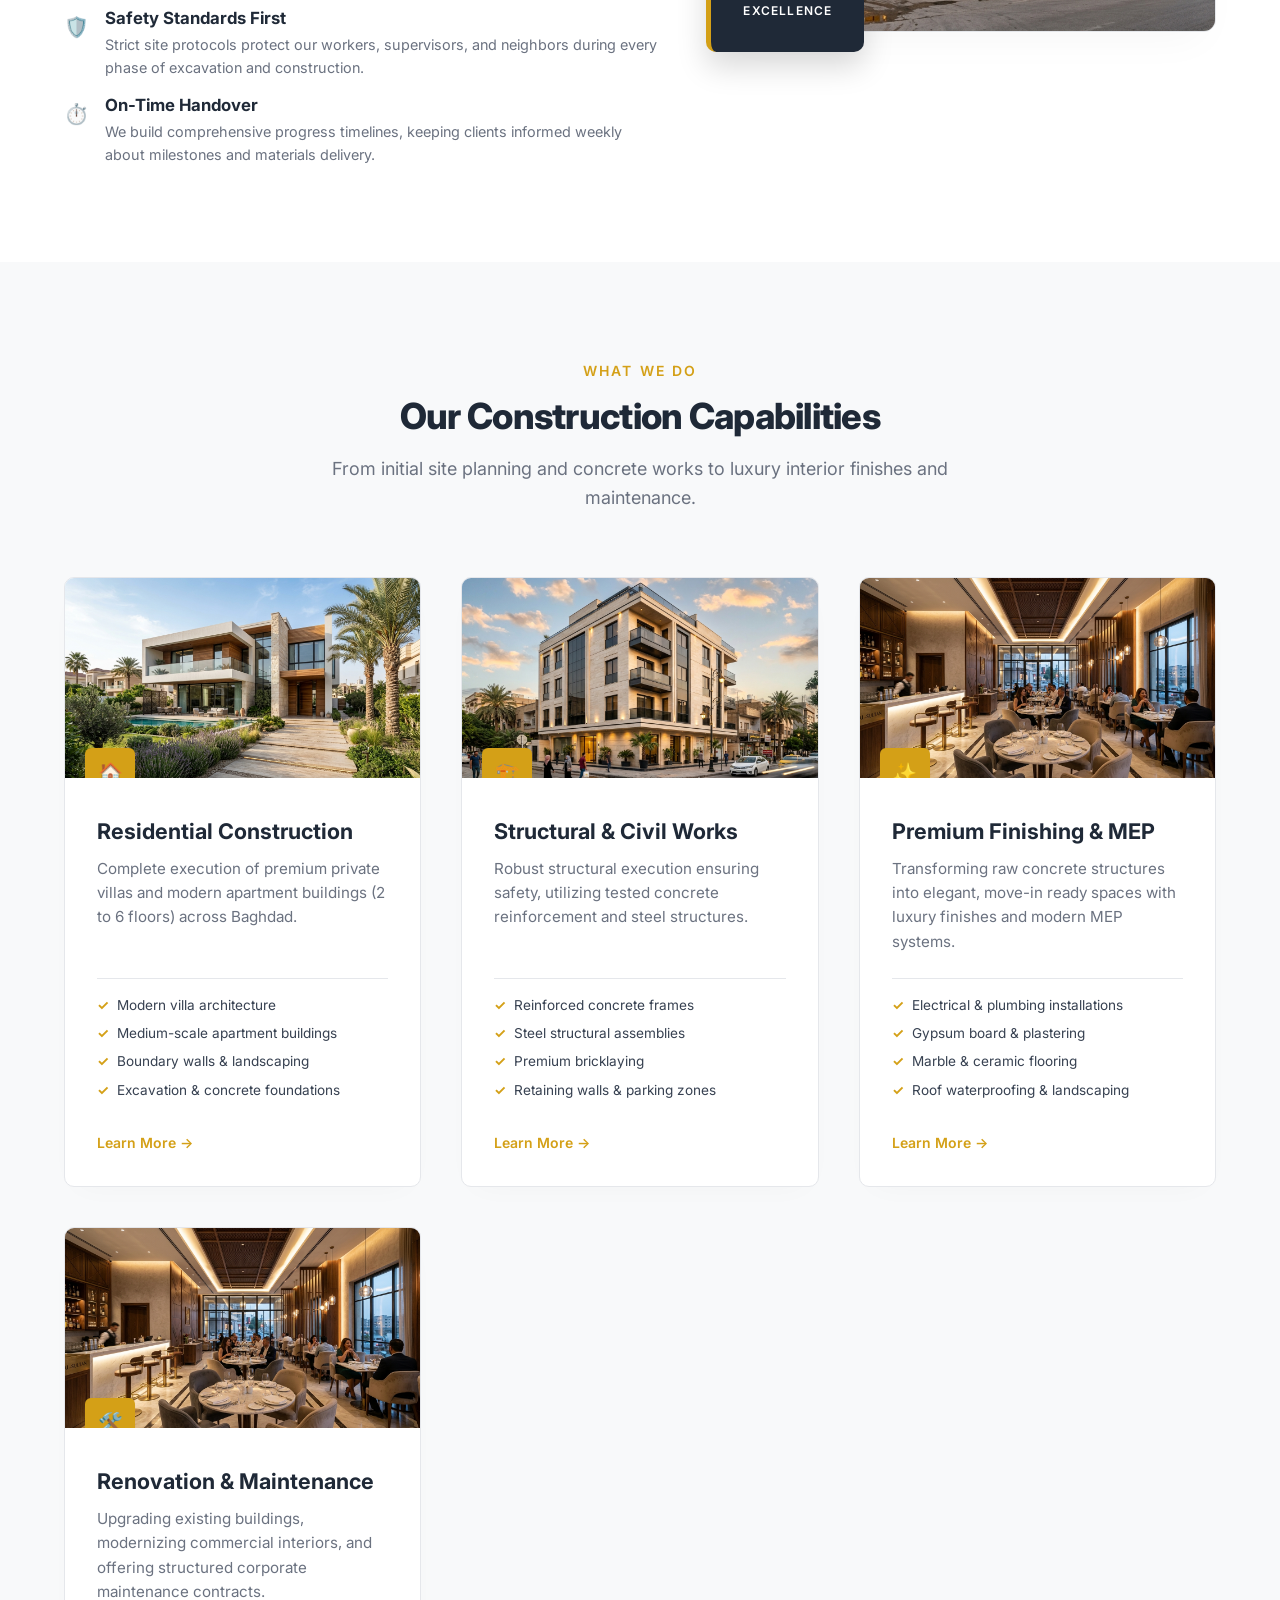
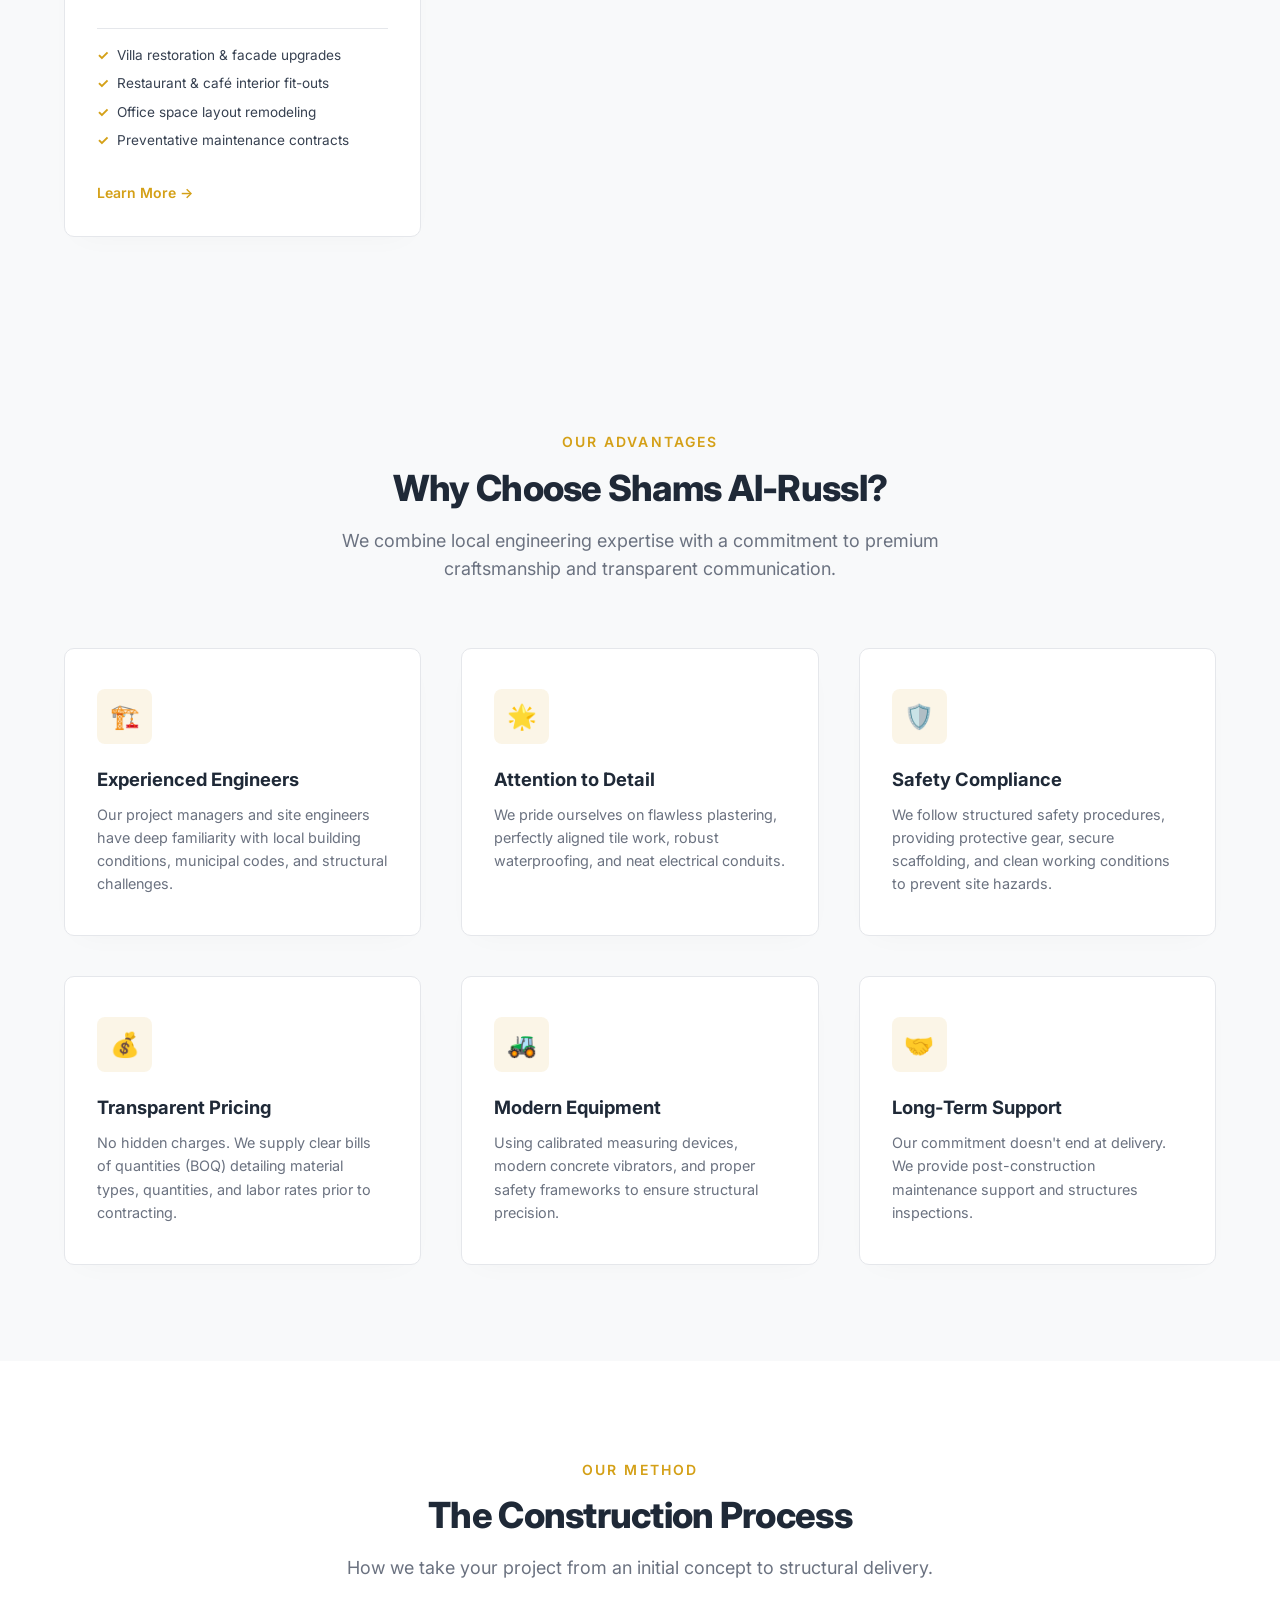
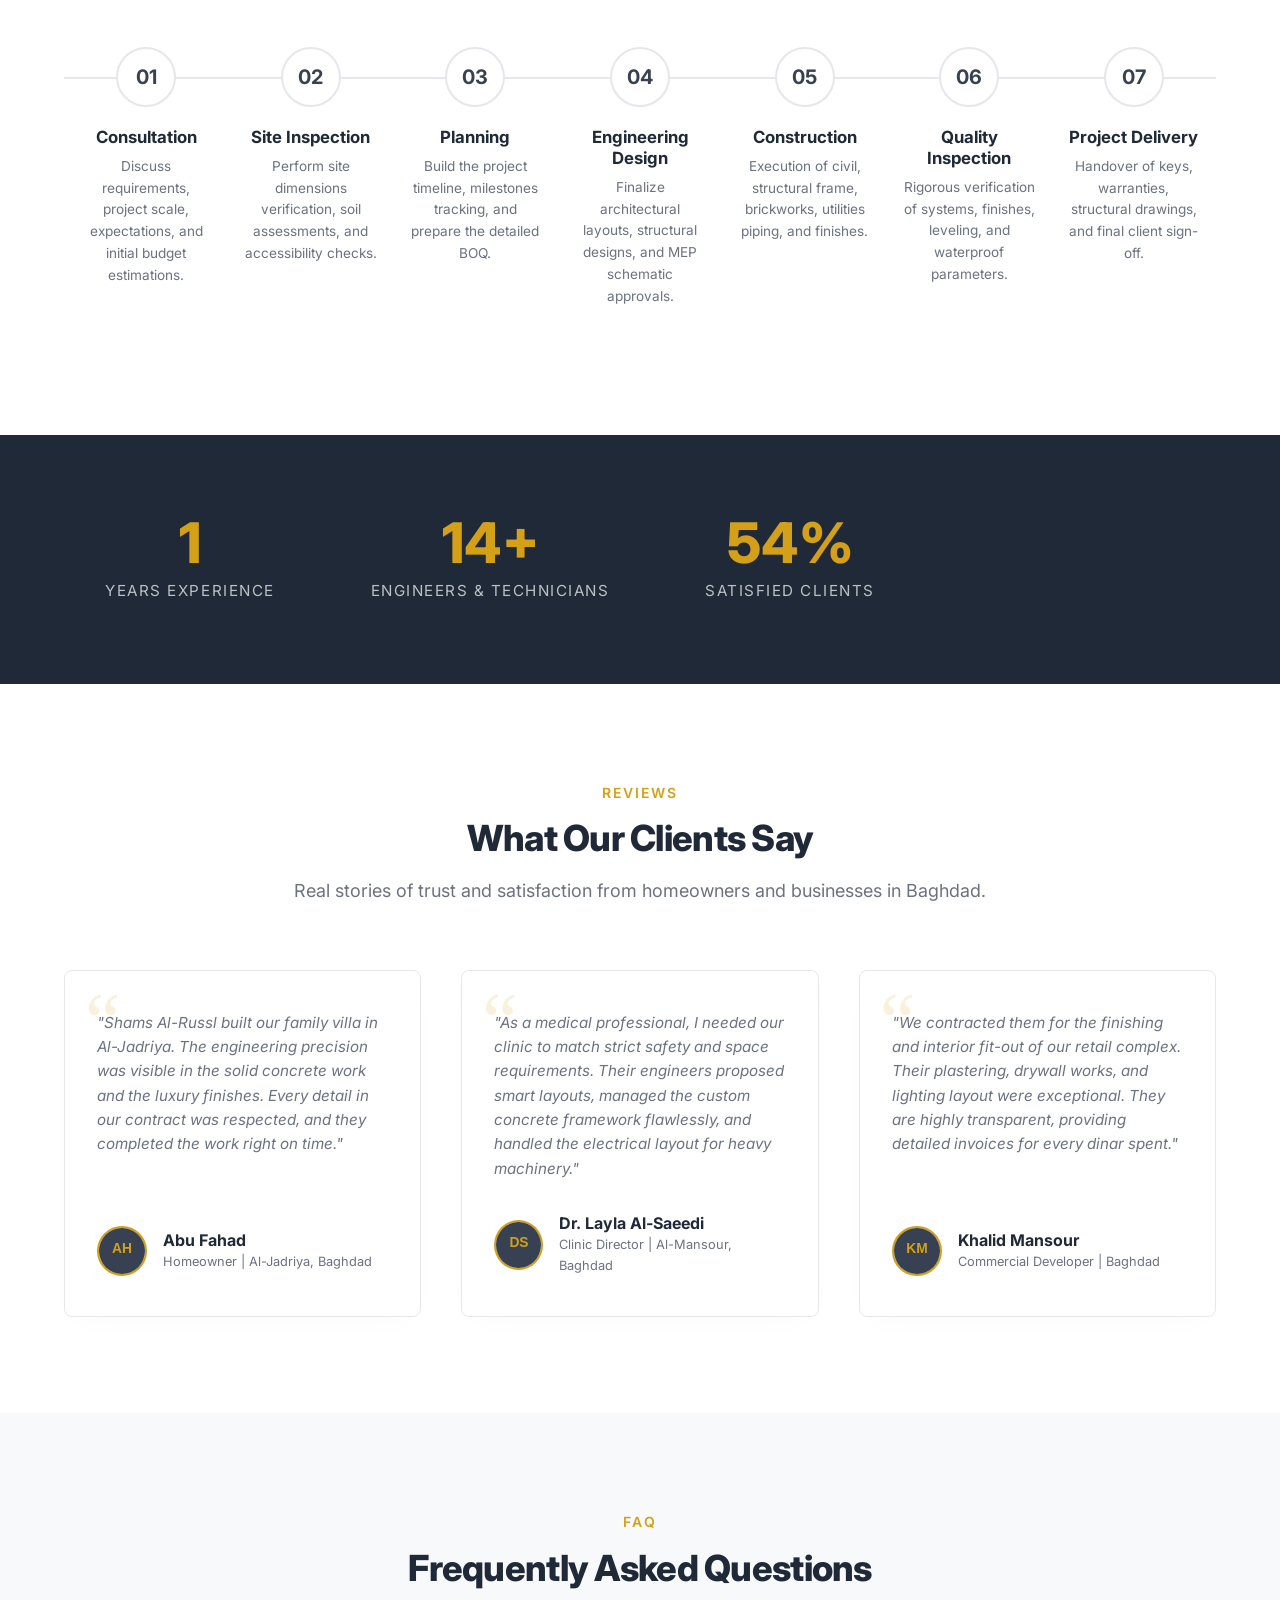
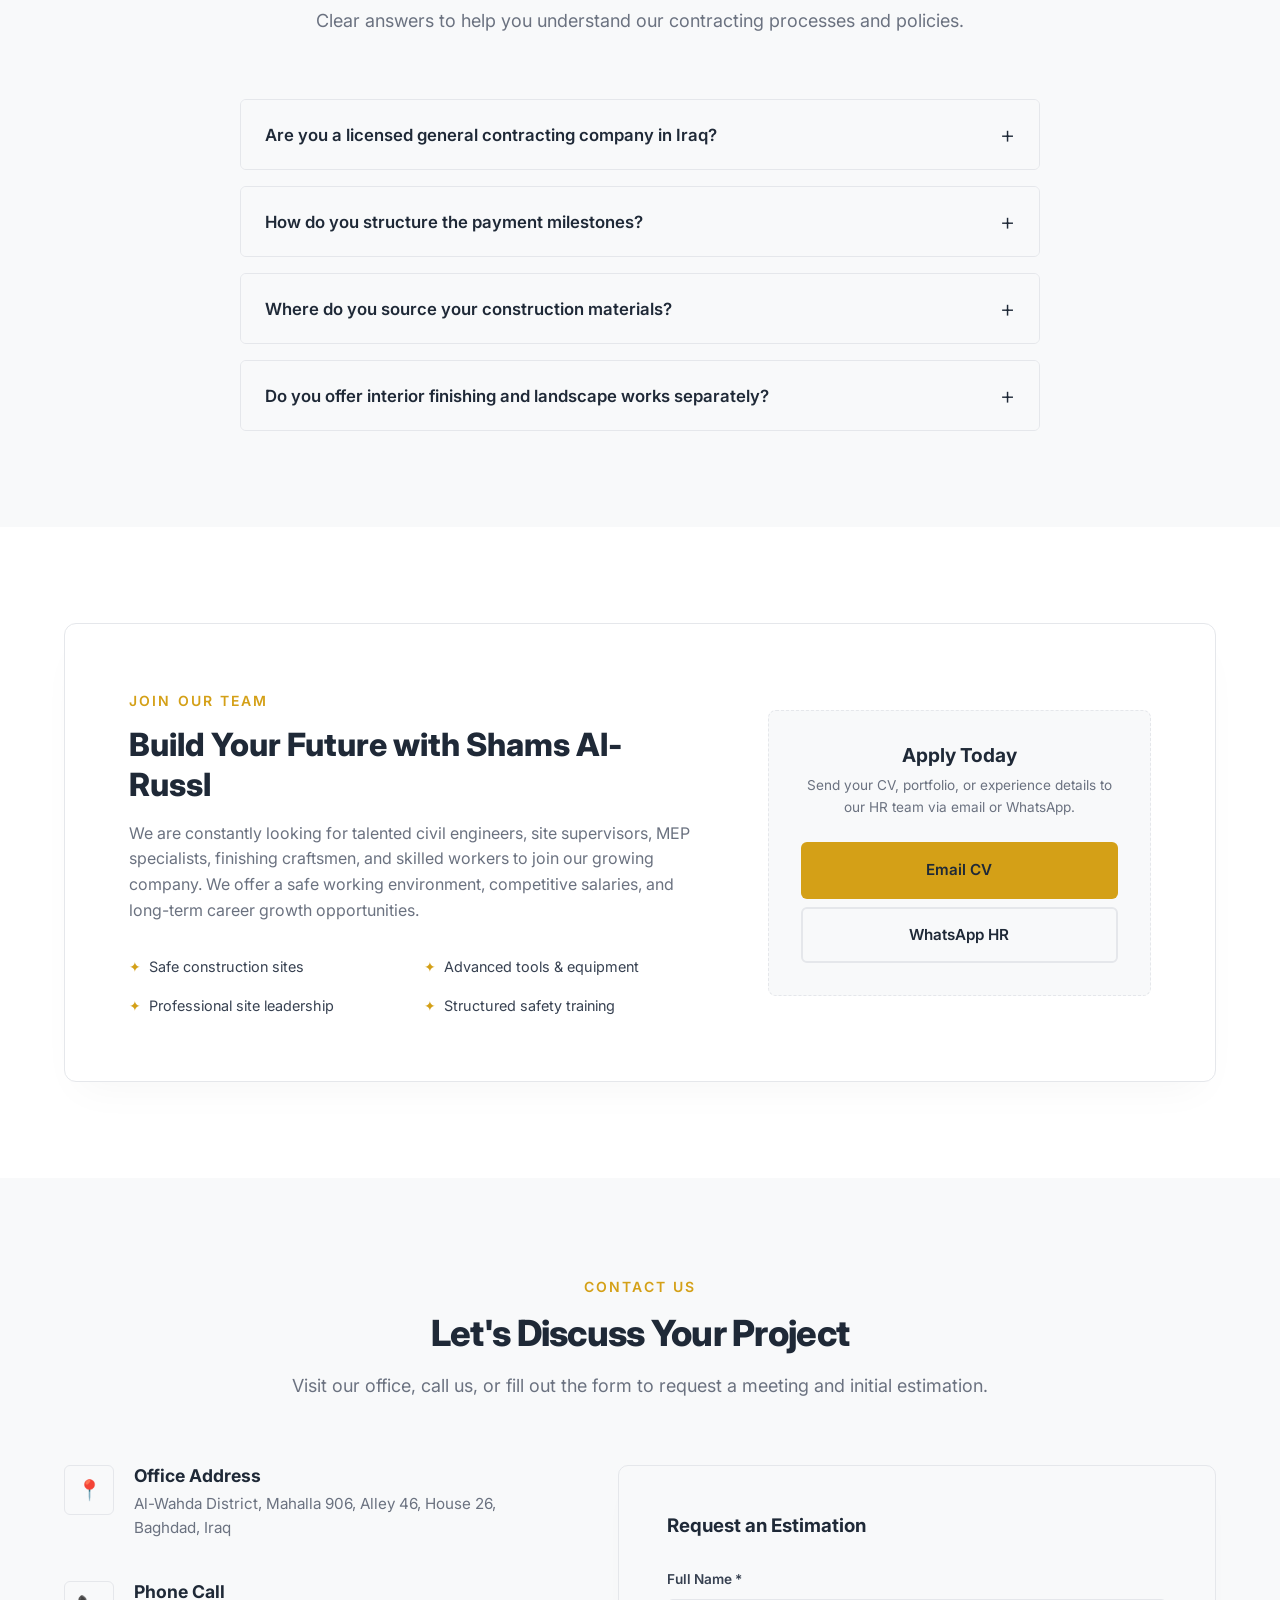
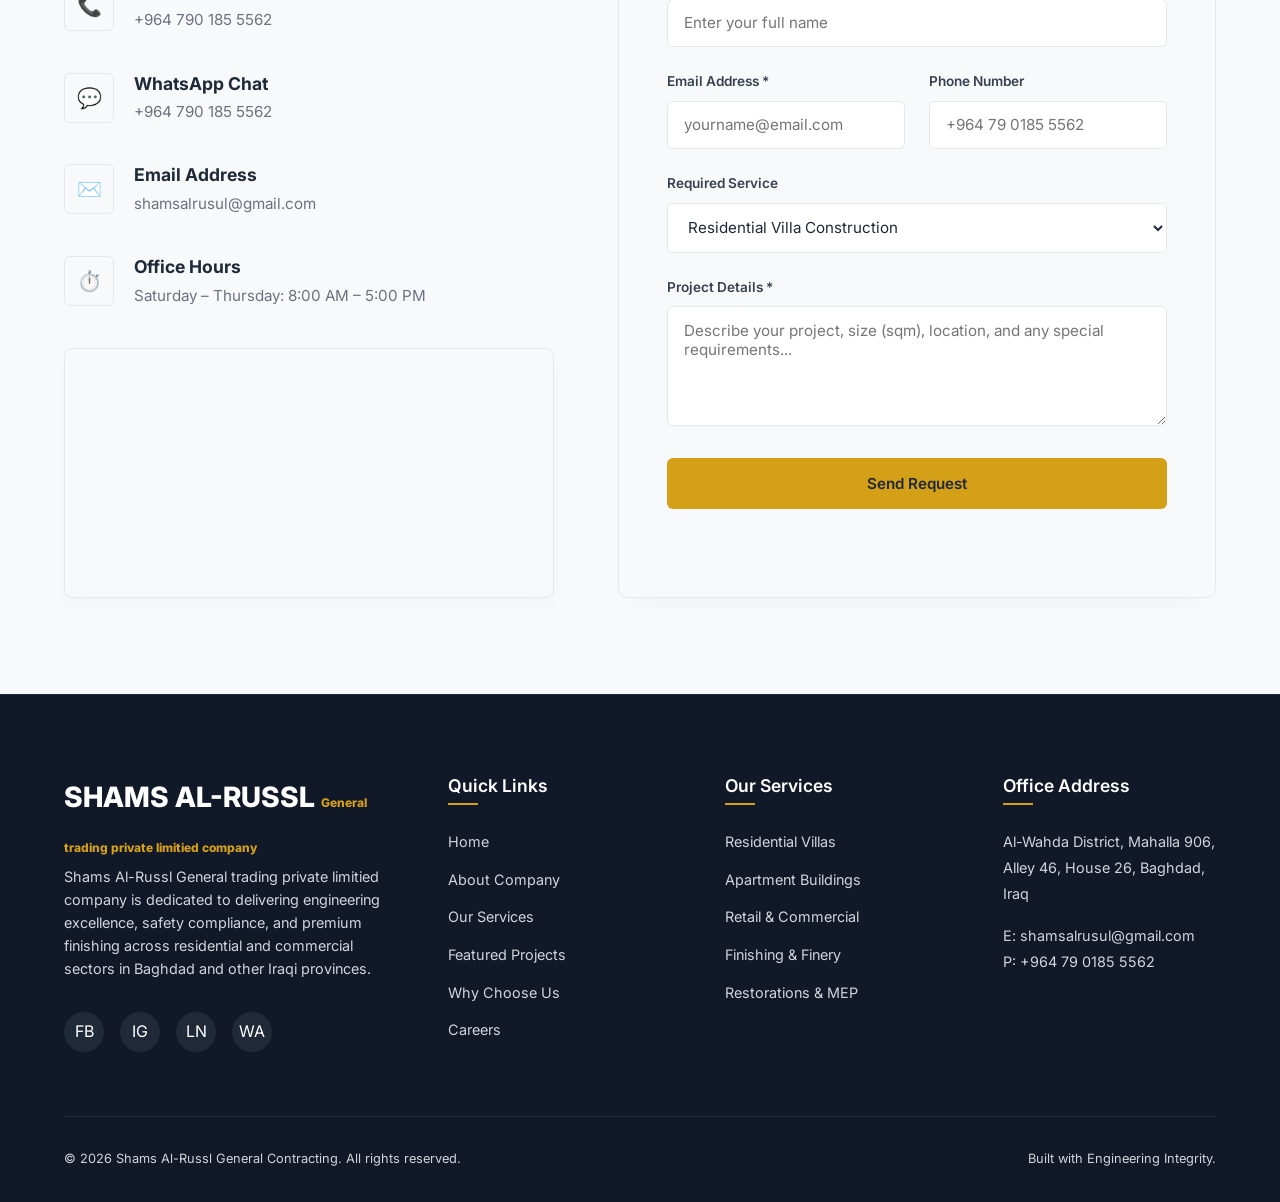
==== commit 347d08f3: "Remove 'Projects' link from navigation" ====
--- a/index.html
+++ b/index.html
@@ -41,7 +41,7 @@
         <a href="#home" class="nav-link active">Home</a>
         <a href="#about" class="nav-link">About</a>
         <a href="#services" class="nav-link">Services</a>
-        <a href="#projects" class="nav-link">Projects</a>
+        
         <a href="#why-us" class="nav-link">Why Us</a>
         <a href="#careers" class="nav-link">Careers</a>
         <a href="#contact" class="nav-link">Contact</a>
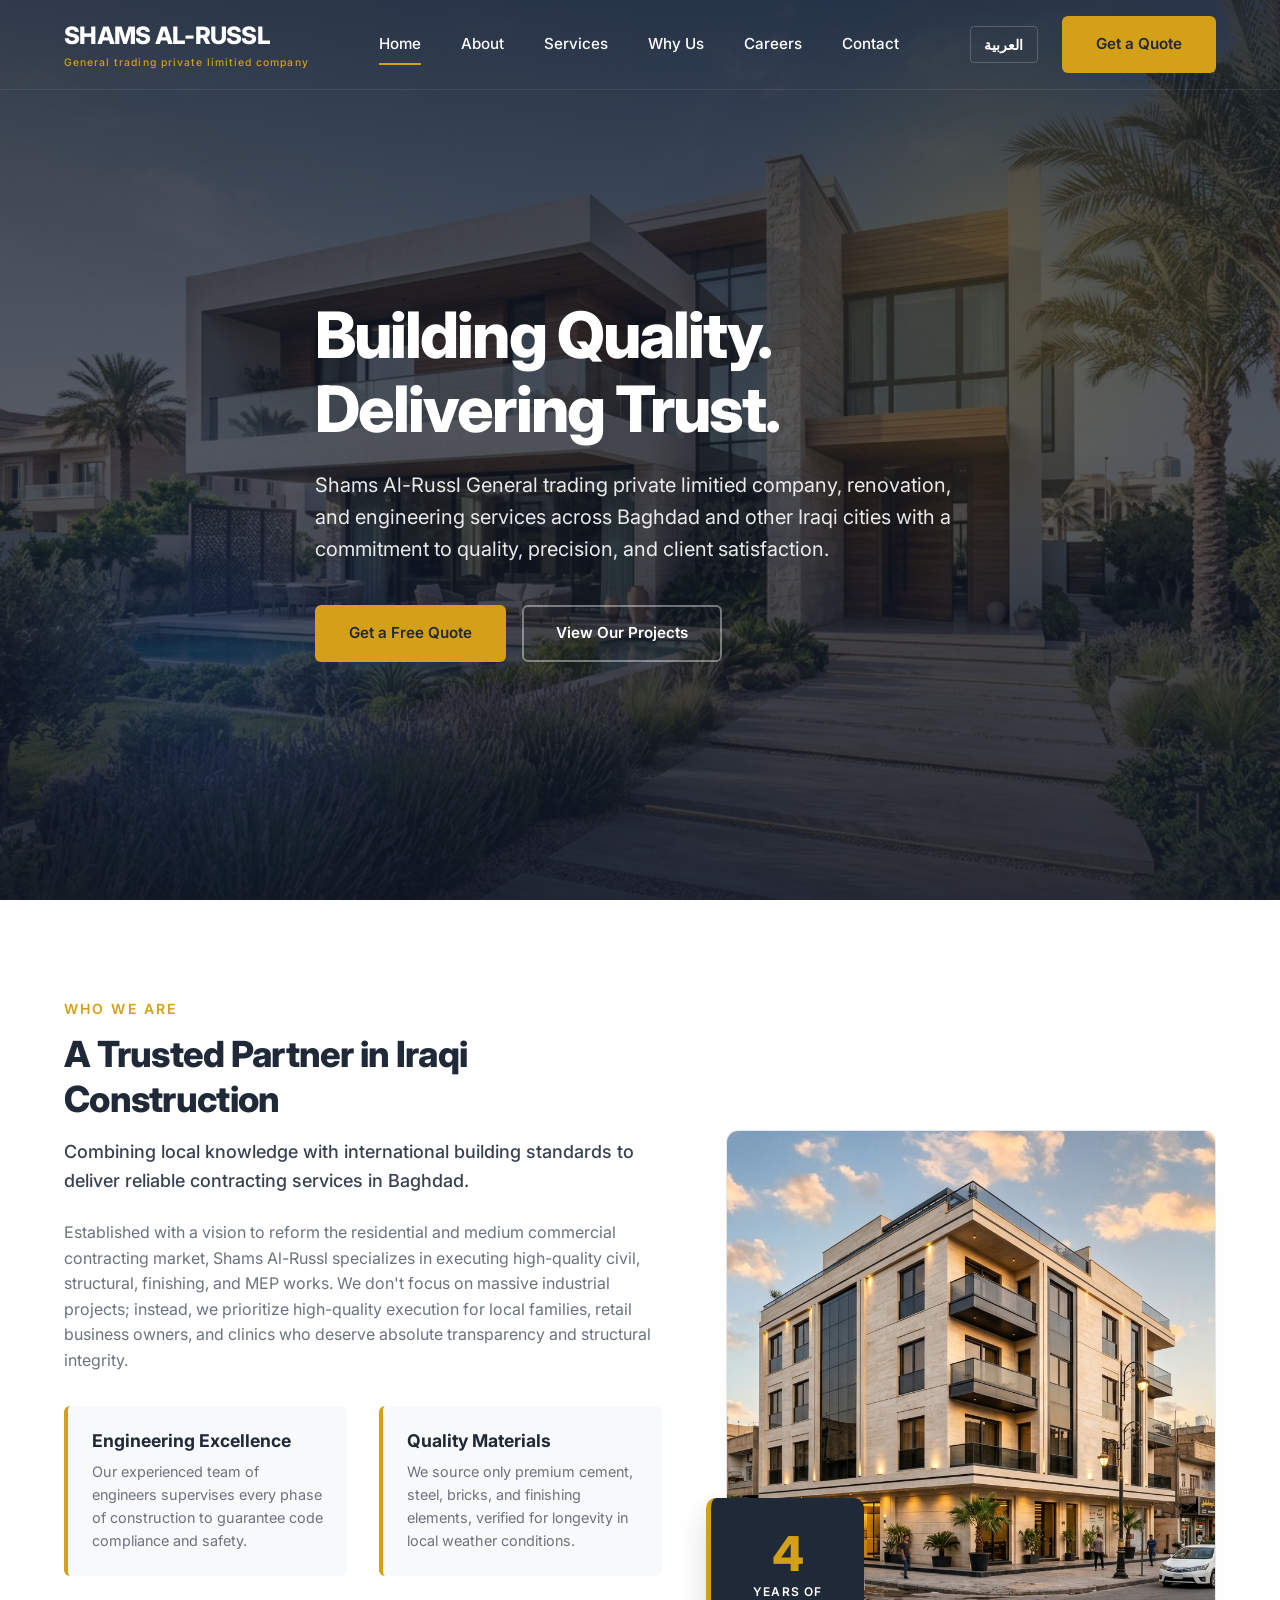
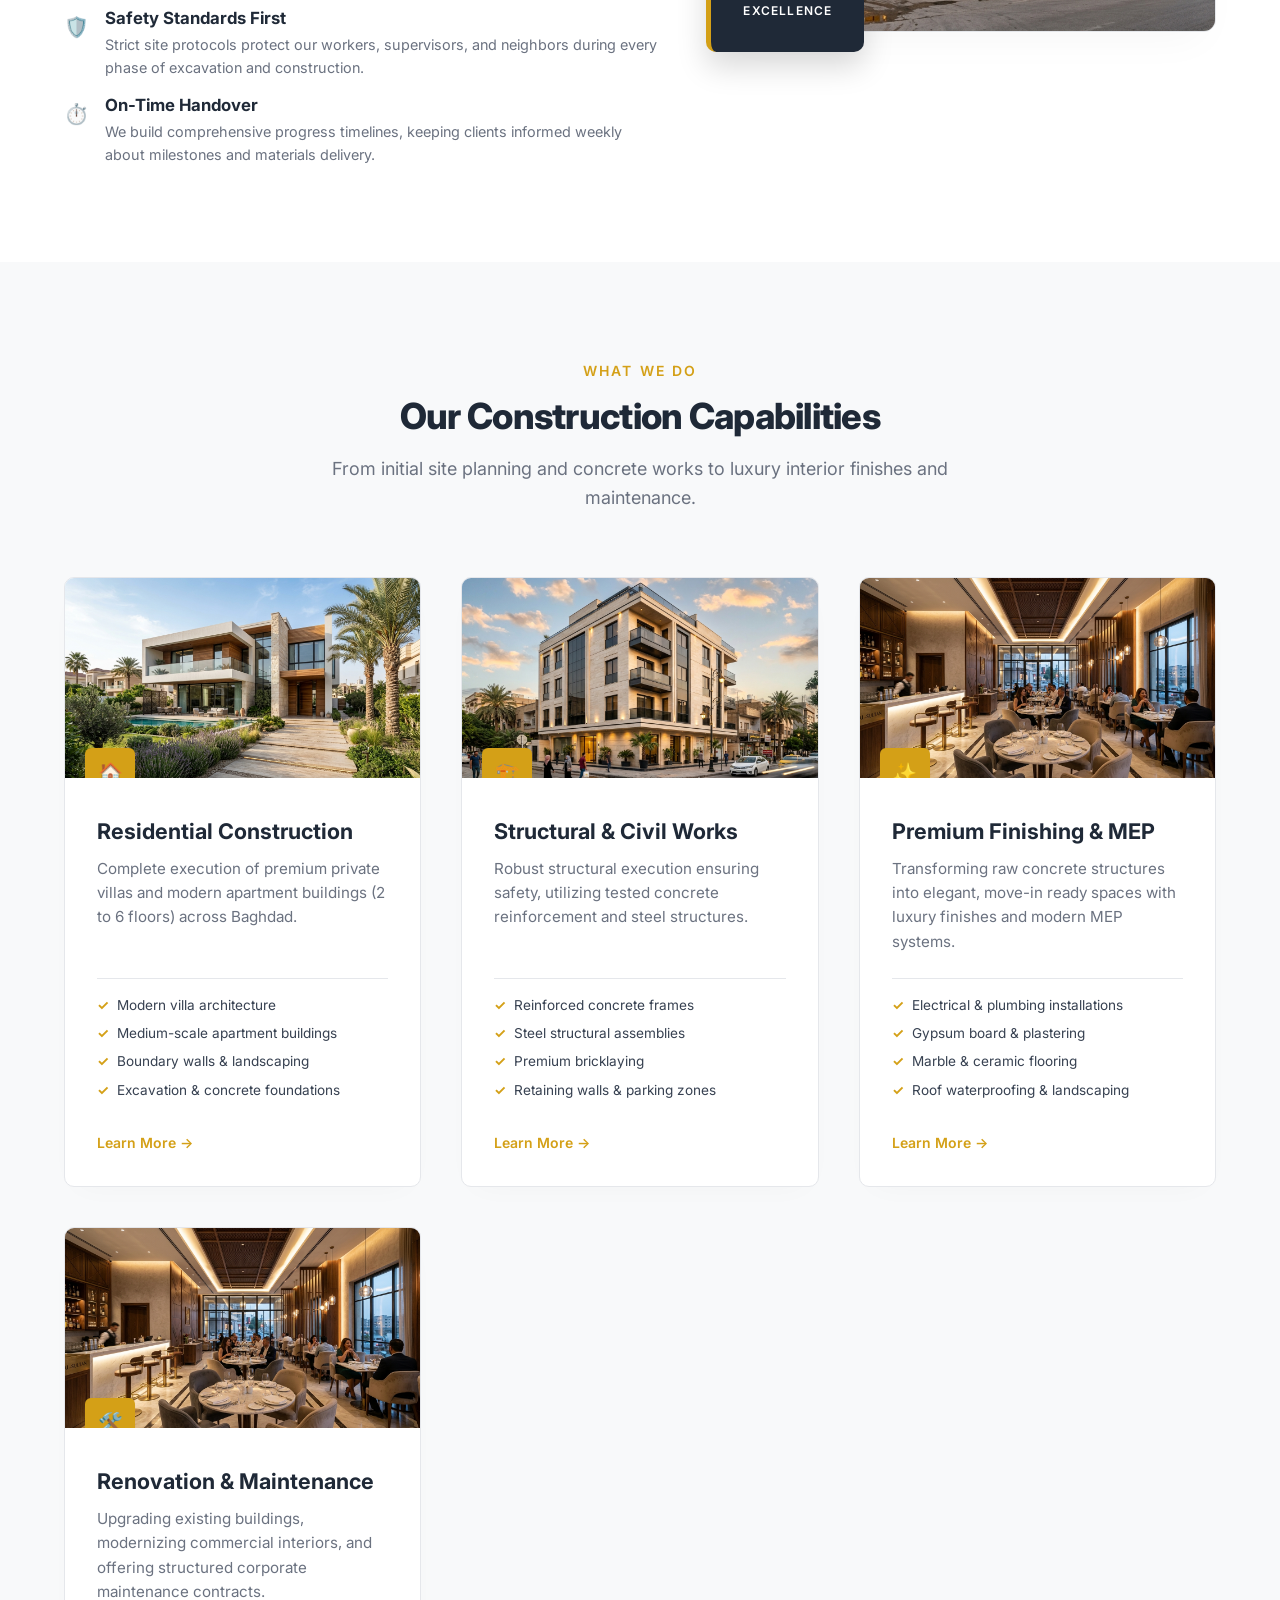
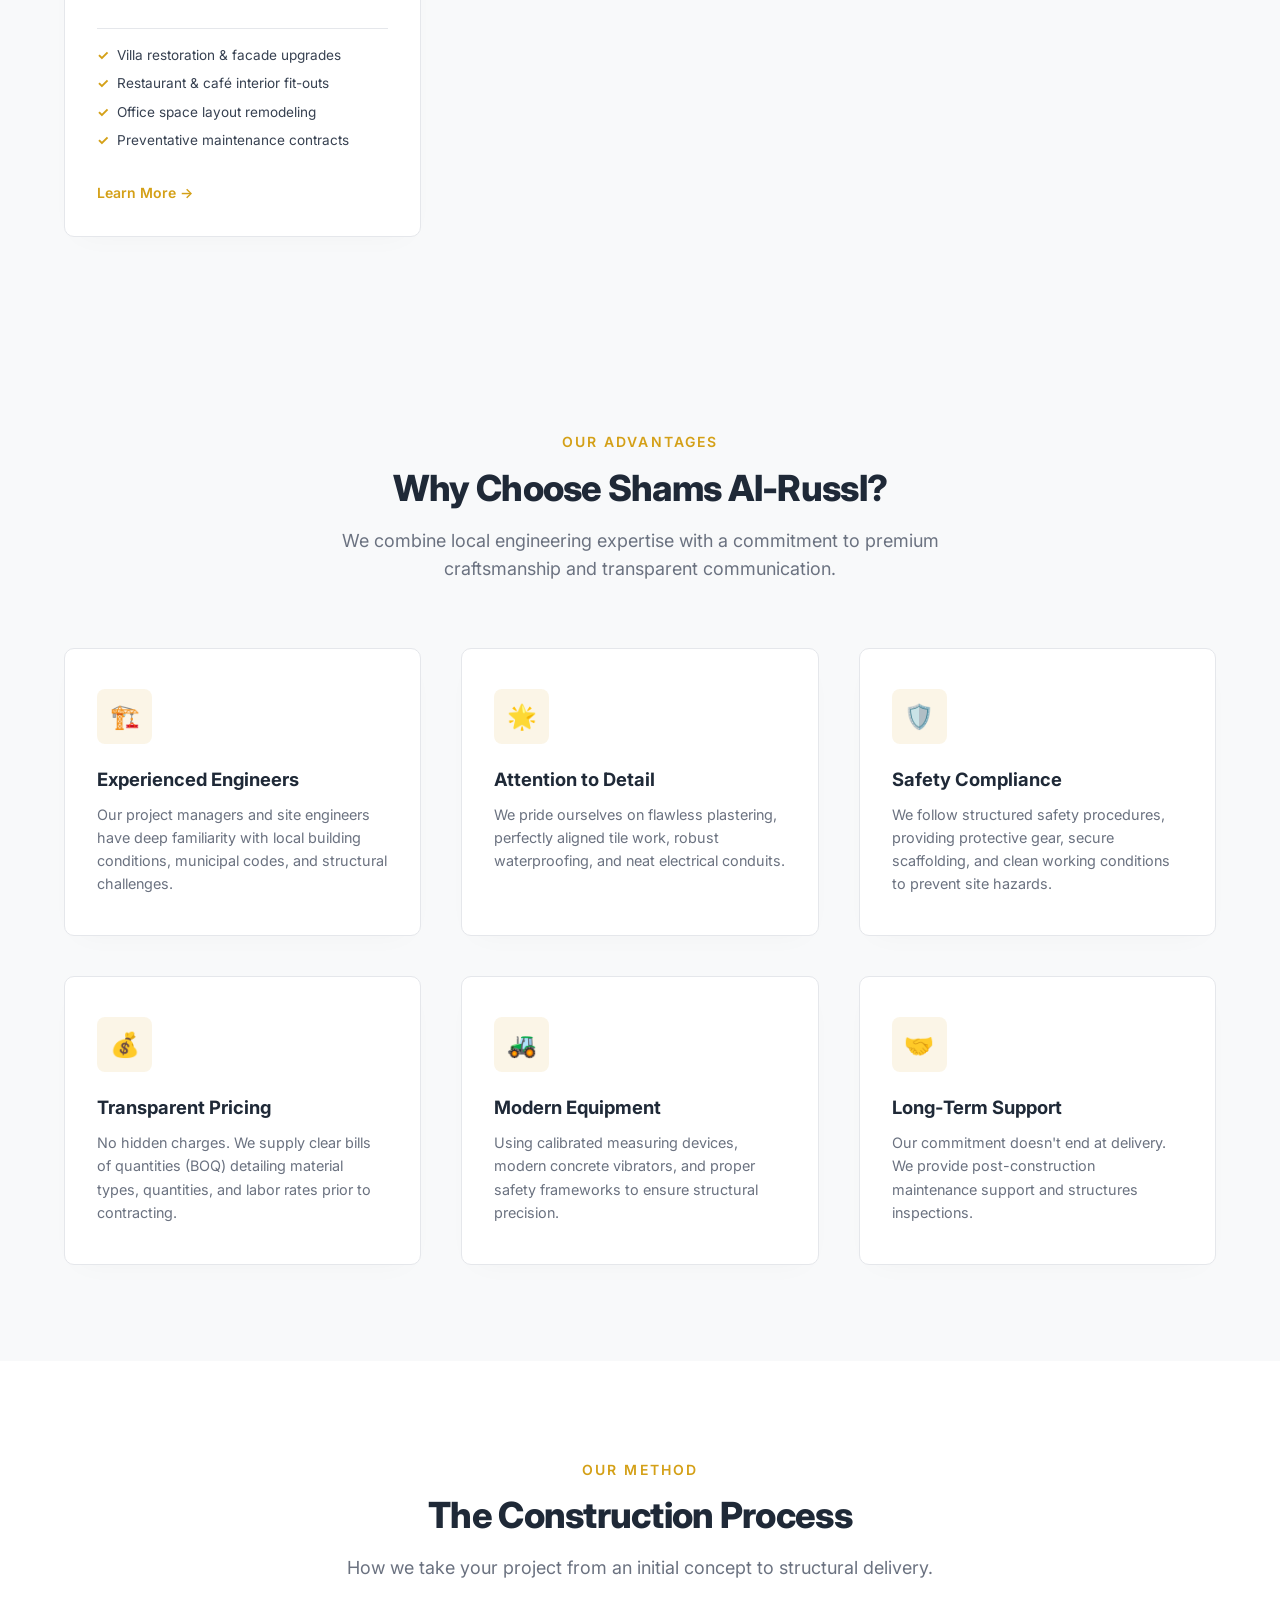
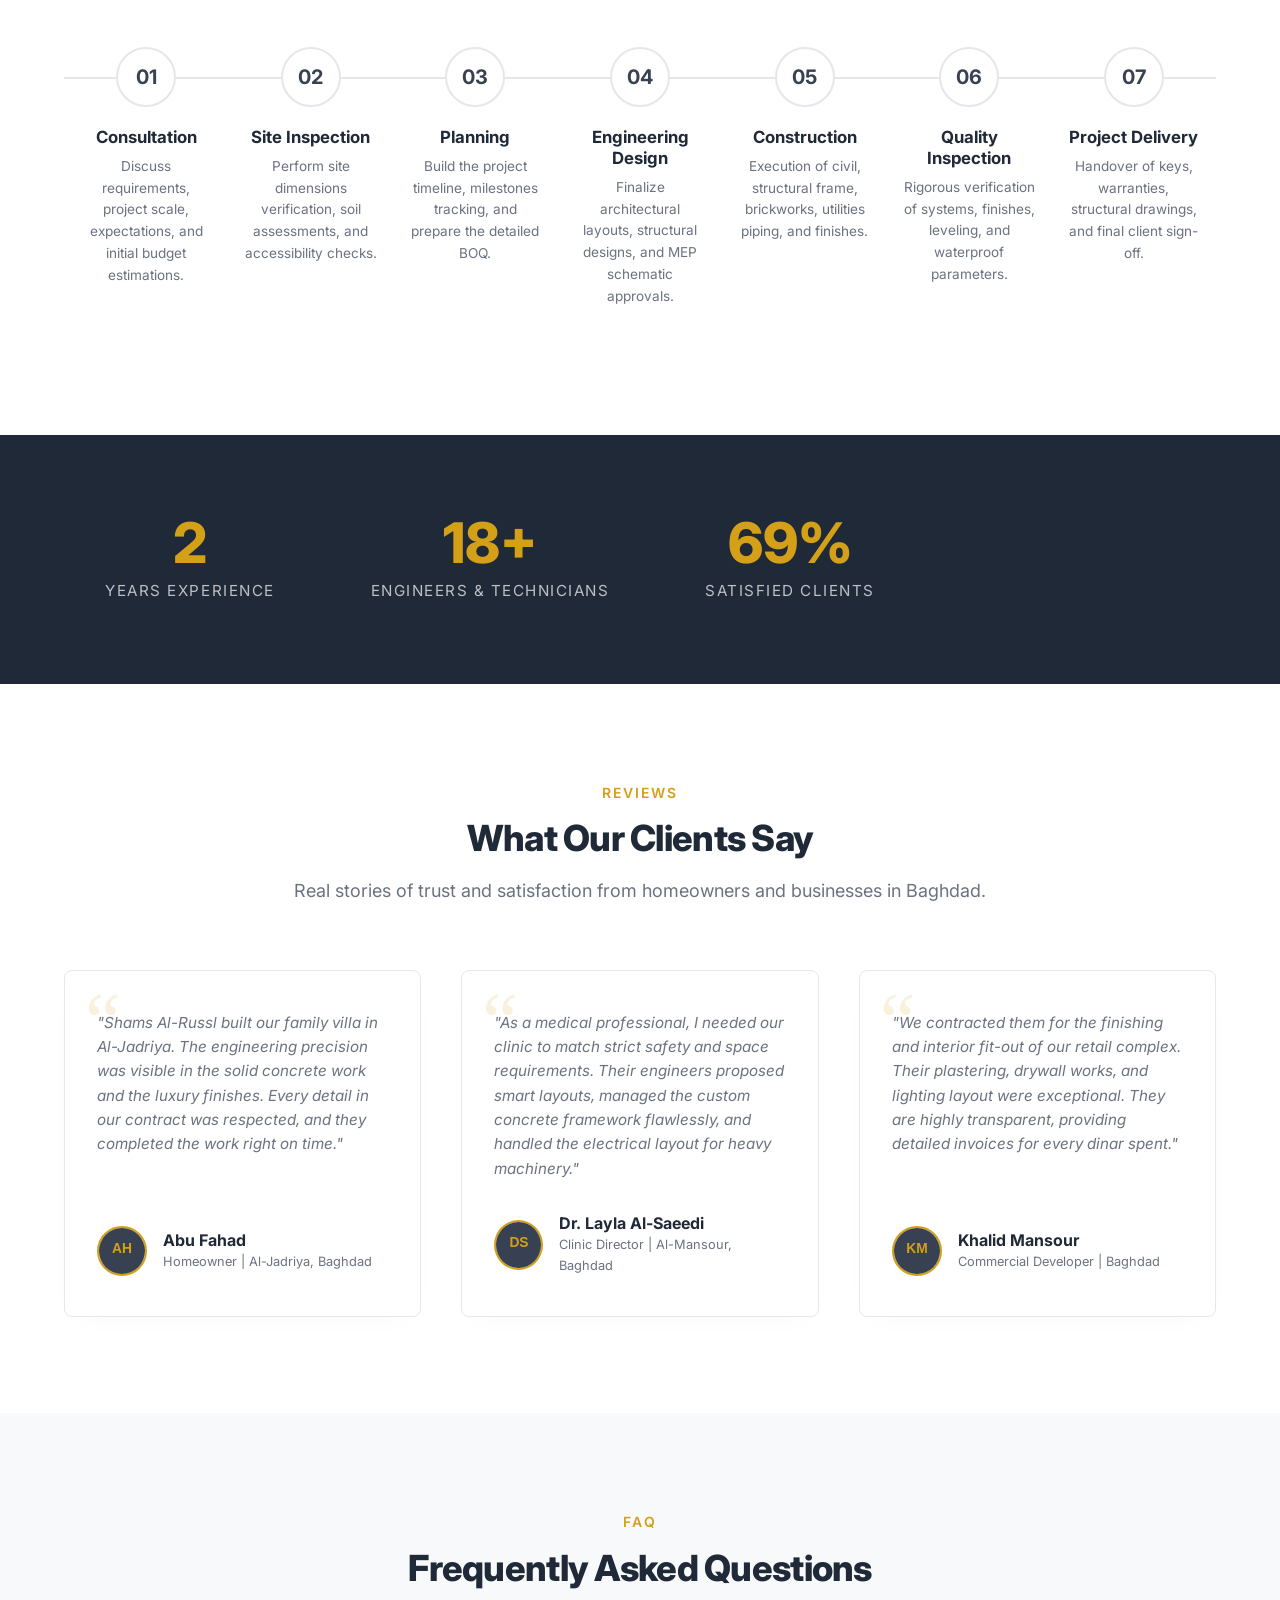
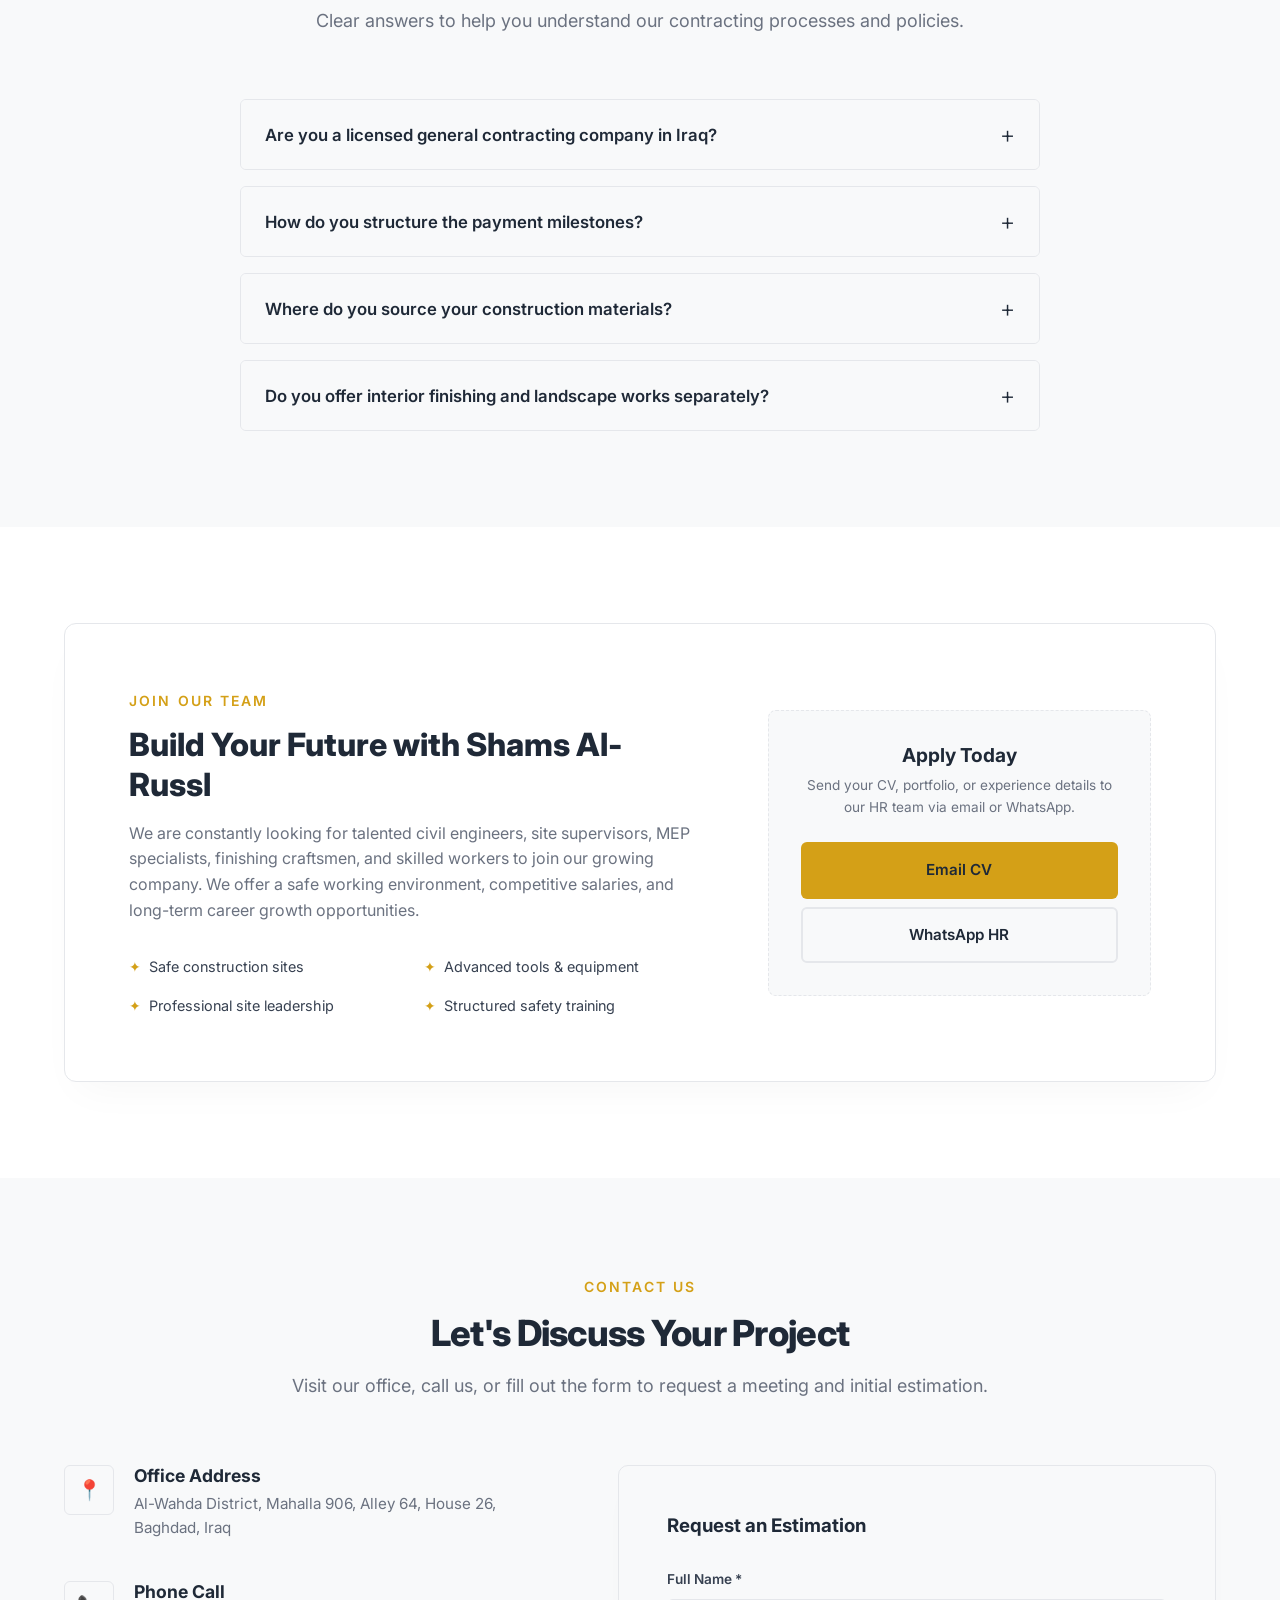
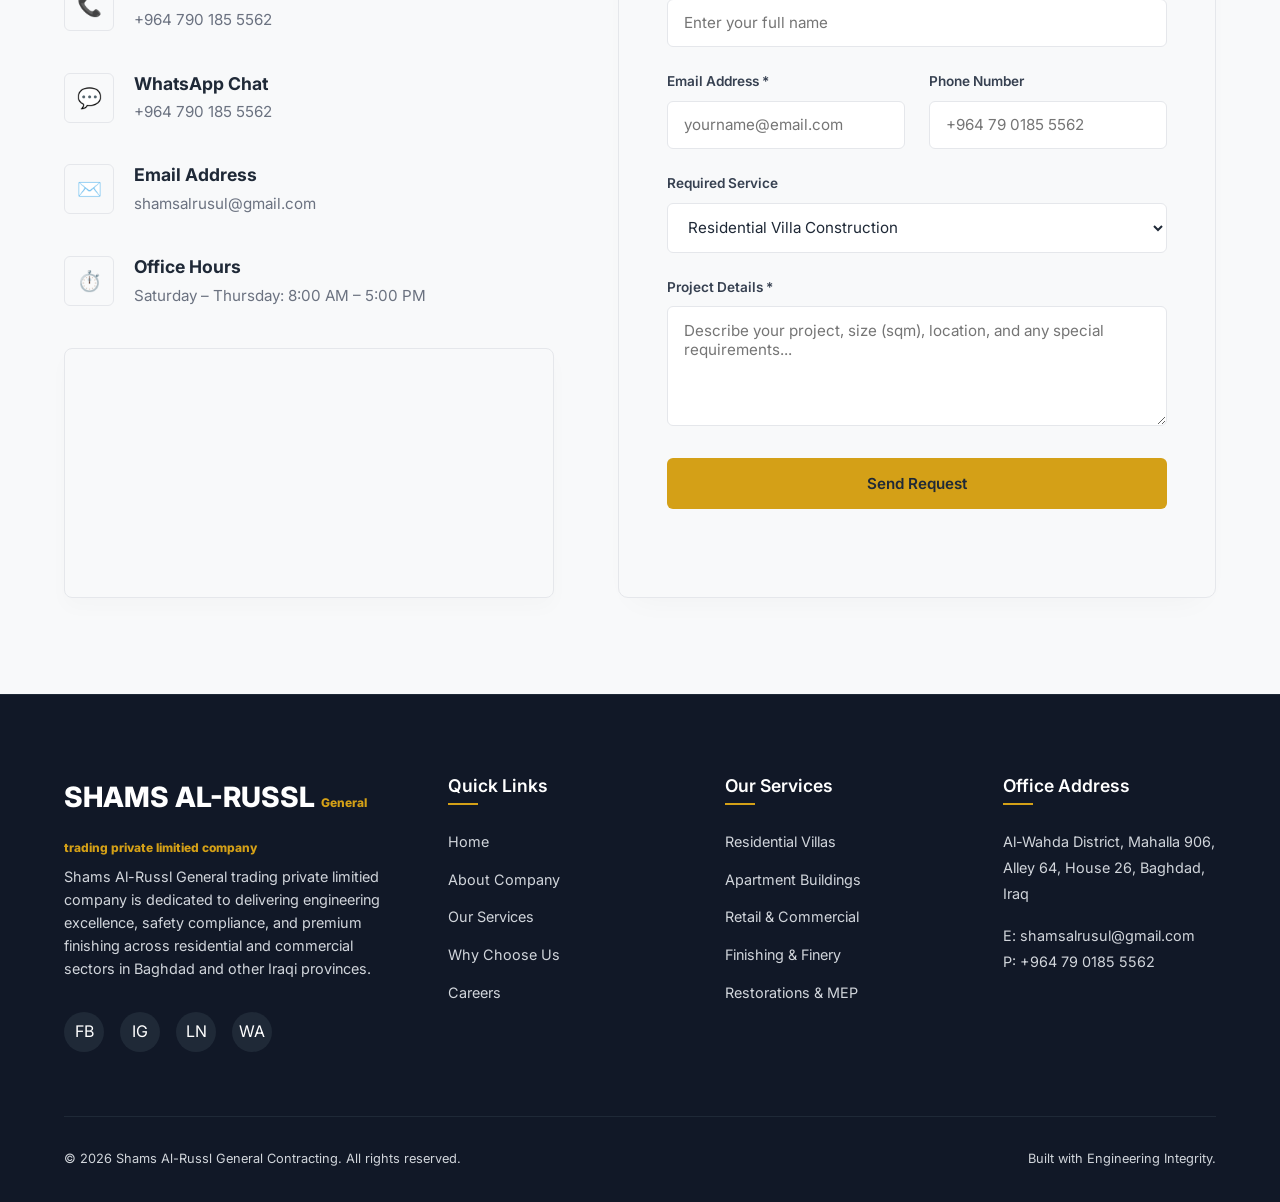
==== commit 0263c7c0: "Change office address in footer section Updated the office address in multiple sections of the foote" ====
--- a/index.html
+++ b/index.html
@@ -532,7 +532,7 @@
             <div class="contact-icon">📍</div>
             <div class="contact-details-text">
               <h4>Office Address</h4>
-              <p>Al-Wahda District, Mahalla 906, Alley 46, House 26, Baghdad, Iraq </p>
+              <p>Al-Wahda District, Mahalla 906, Alley 64, House 26, Baghdad, Iraq </p>
             </div>
           </div>
 
@@ -646,7 +646,7 @@
             <li><a href="#home">Home</a></li>
             <li><a href="#about">About Company</a></li>
             <li><a href="#services">Our Services</a></li>
-            <li><a href="#projects">Featured Projects</a></li>
+            
             <li><a href="#why-us">Why Choose Us</a></li>
             <li><a href="#careers">Careers</a></li>
           </ul>
@@ -666,7 +666,7 @@
         <div class="footer-col">
           <h4>Office Address</h4>
           <p style="font-size: 0.9rem; line-height: 1.8; margin-bottom: 1rem;">
-            Al-Wahda District, Mahalla 906, Alley 46, House 26, Baghdad, Iraq
+            Al-Wahda District, Mahalla 906, Alley 64, House 26, Baghdad, Iraq
           </p>
           <p style="font-size: 0.9rem; line-height: 1.8;">
             E: <a href="mailto:shamsalrusul@gmail.com">shamsalrusul@gmail.com</a><br>
